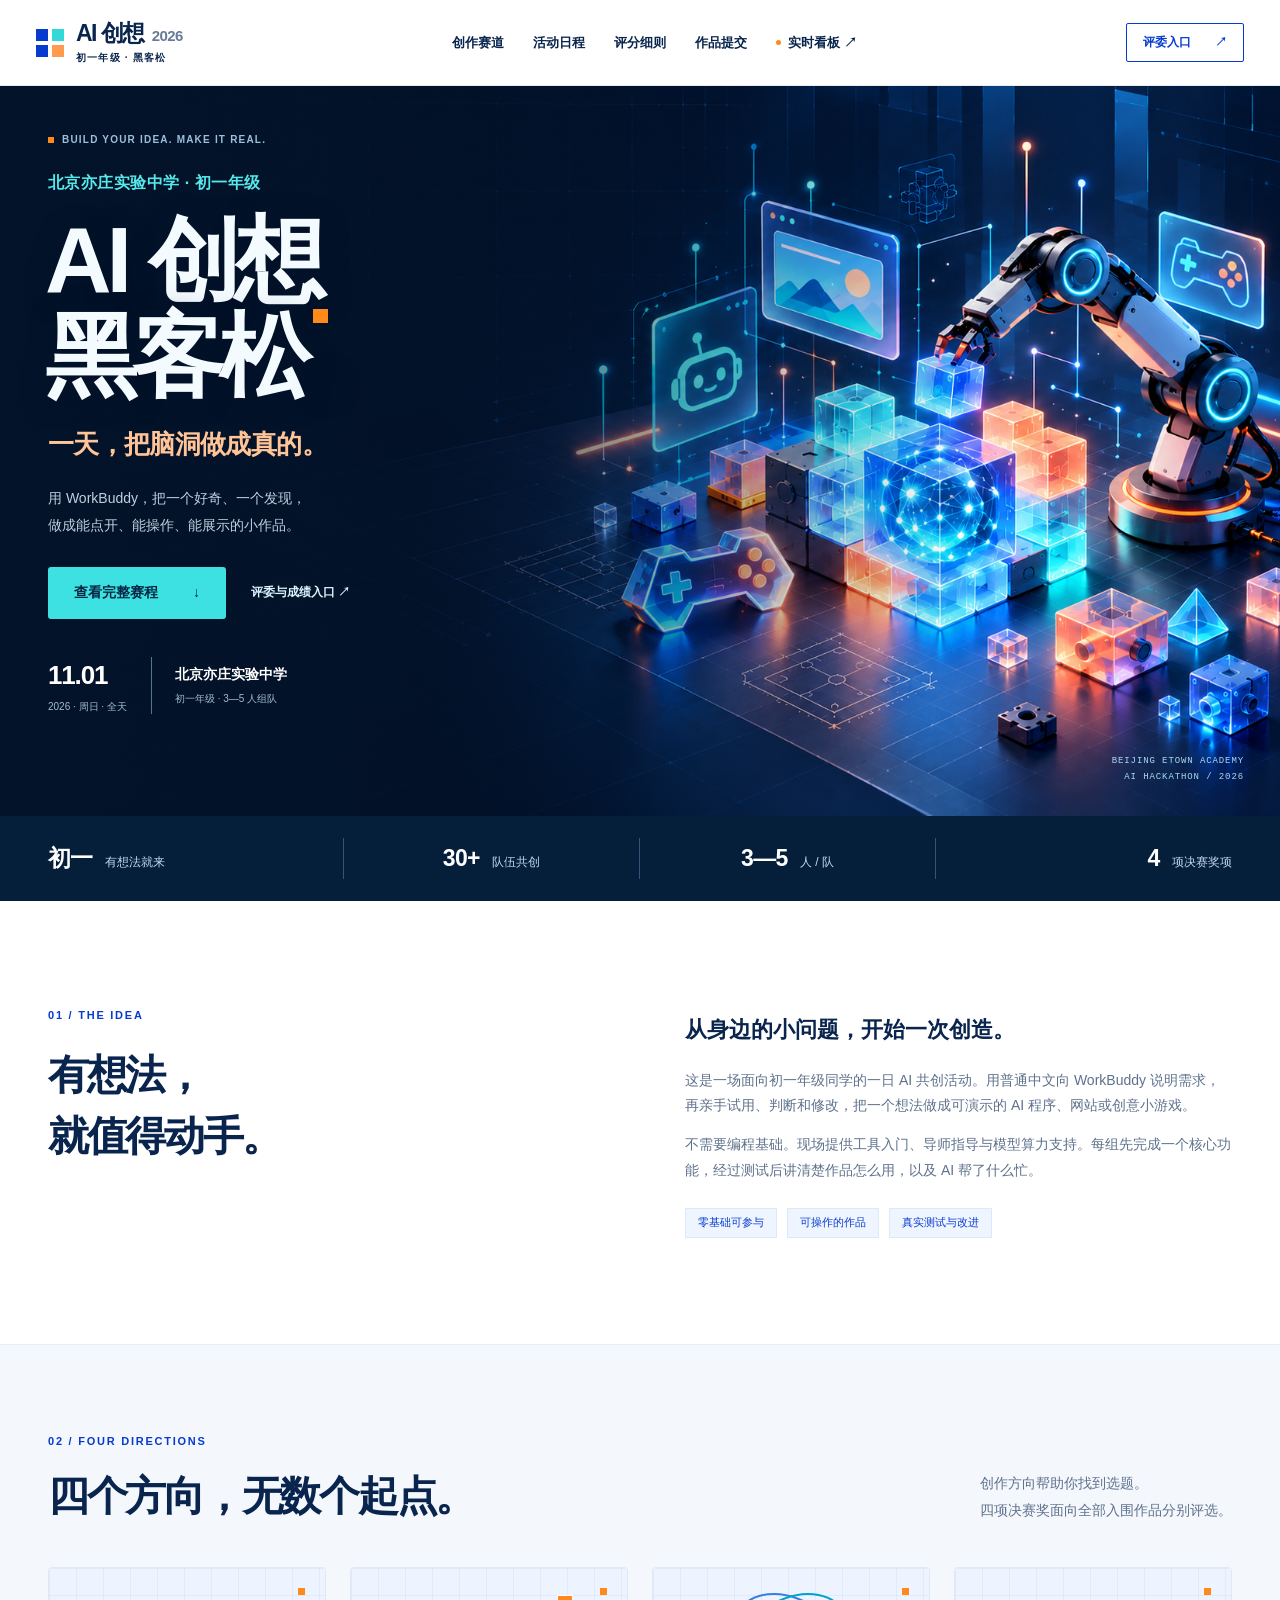
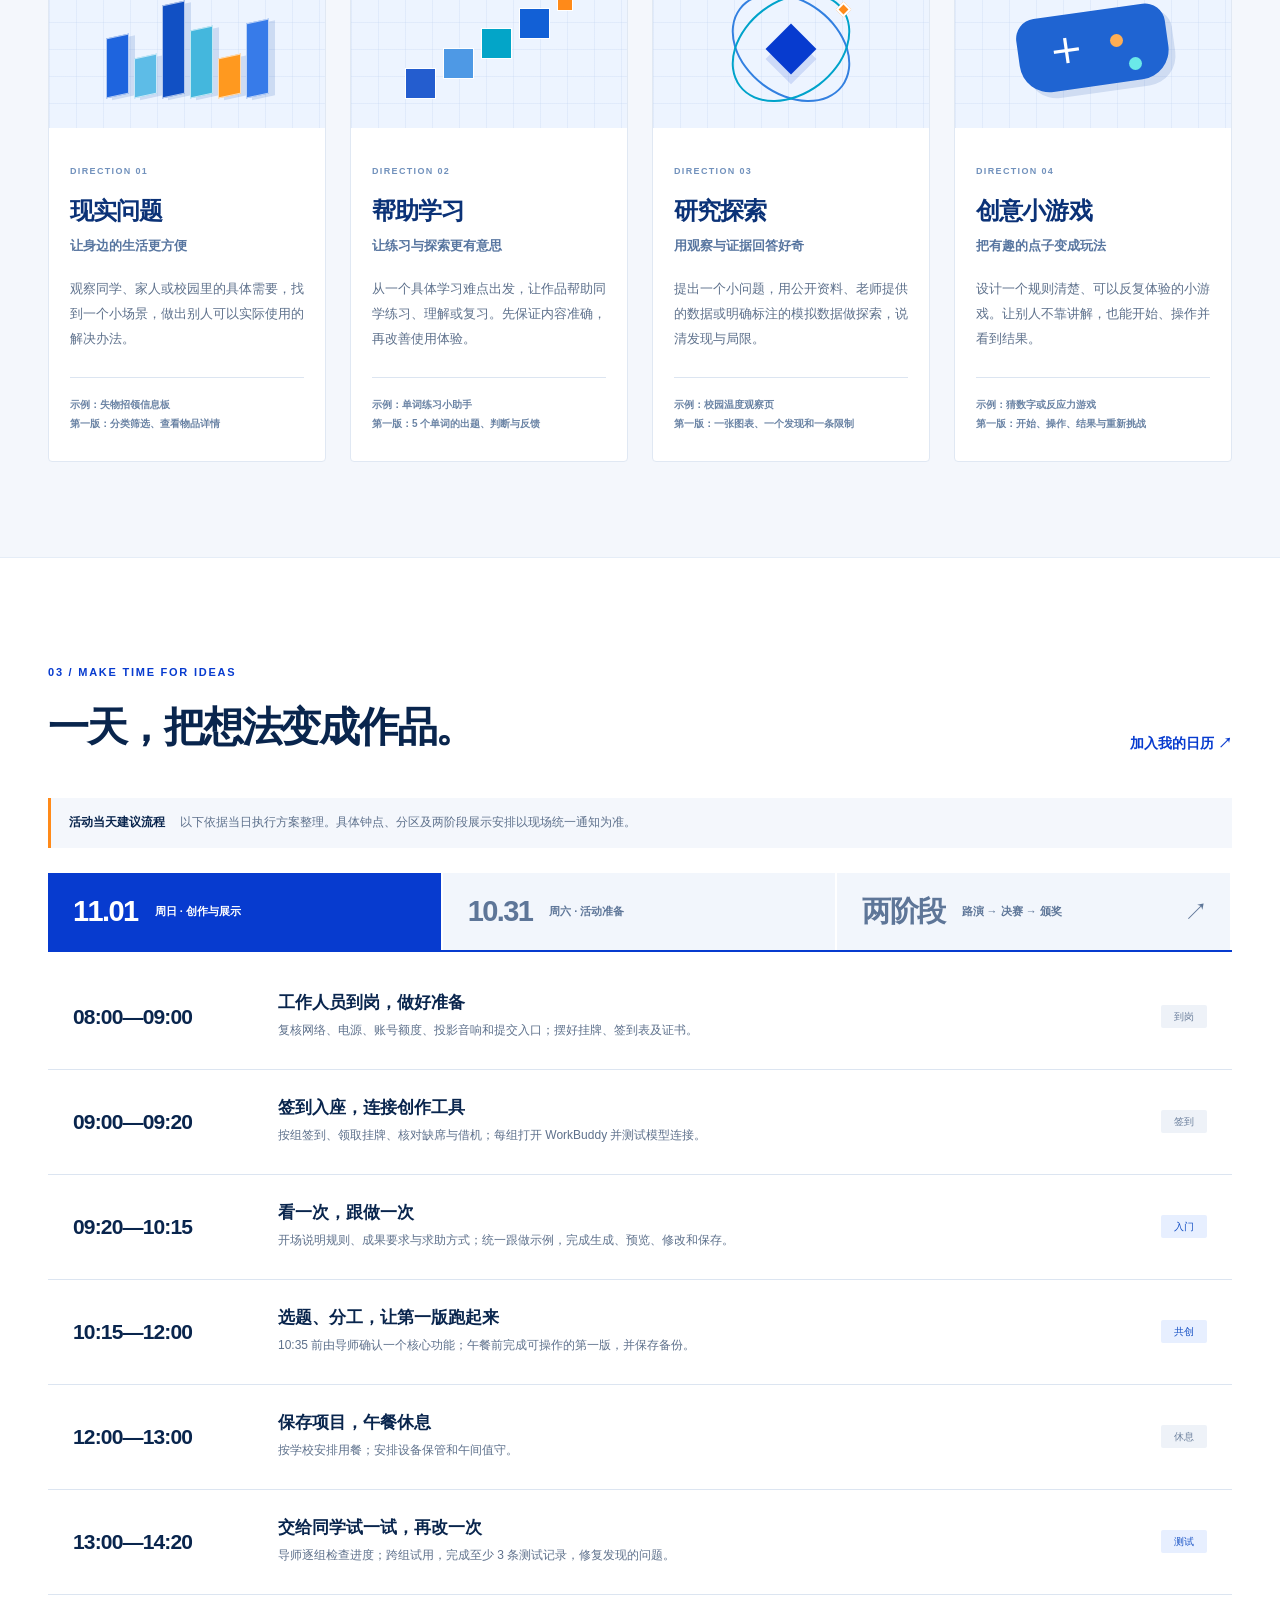
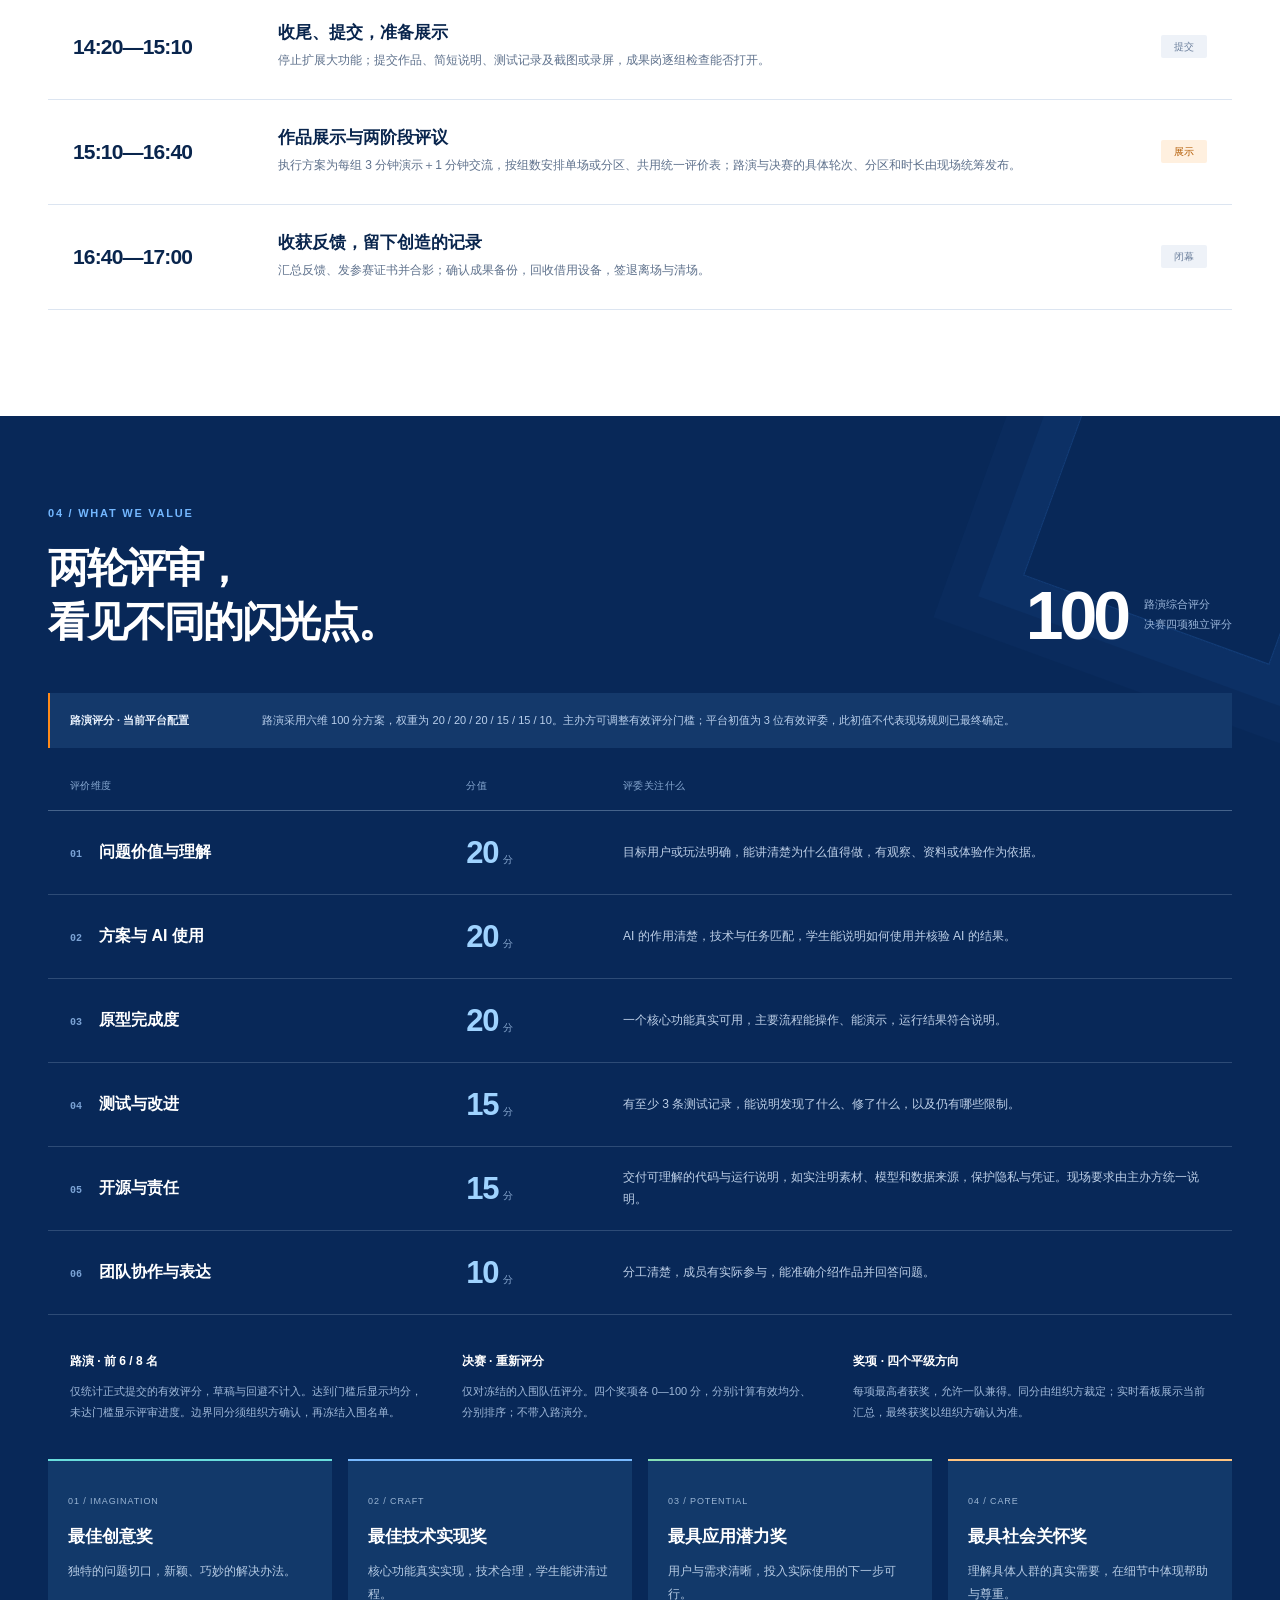
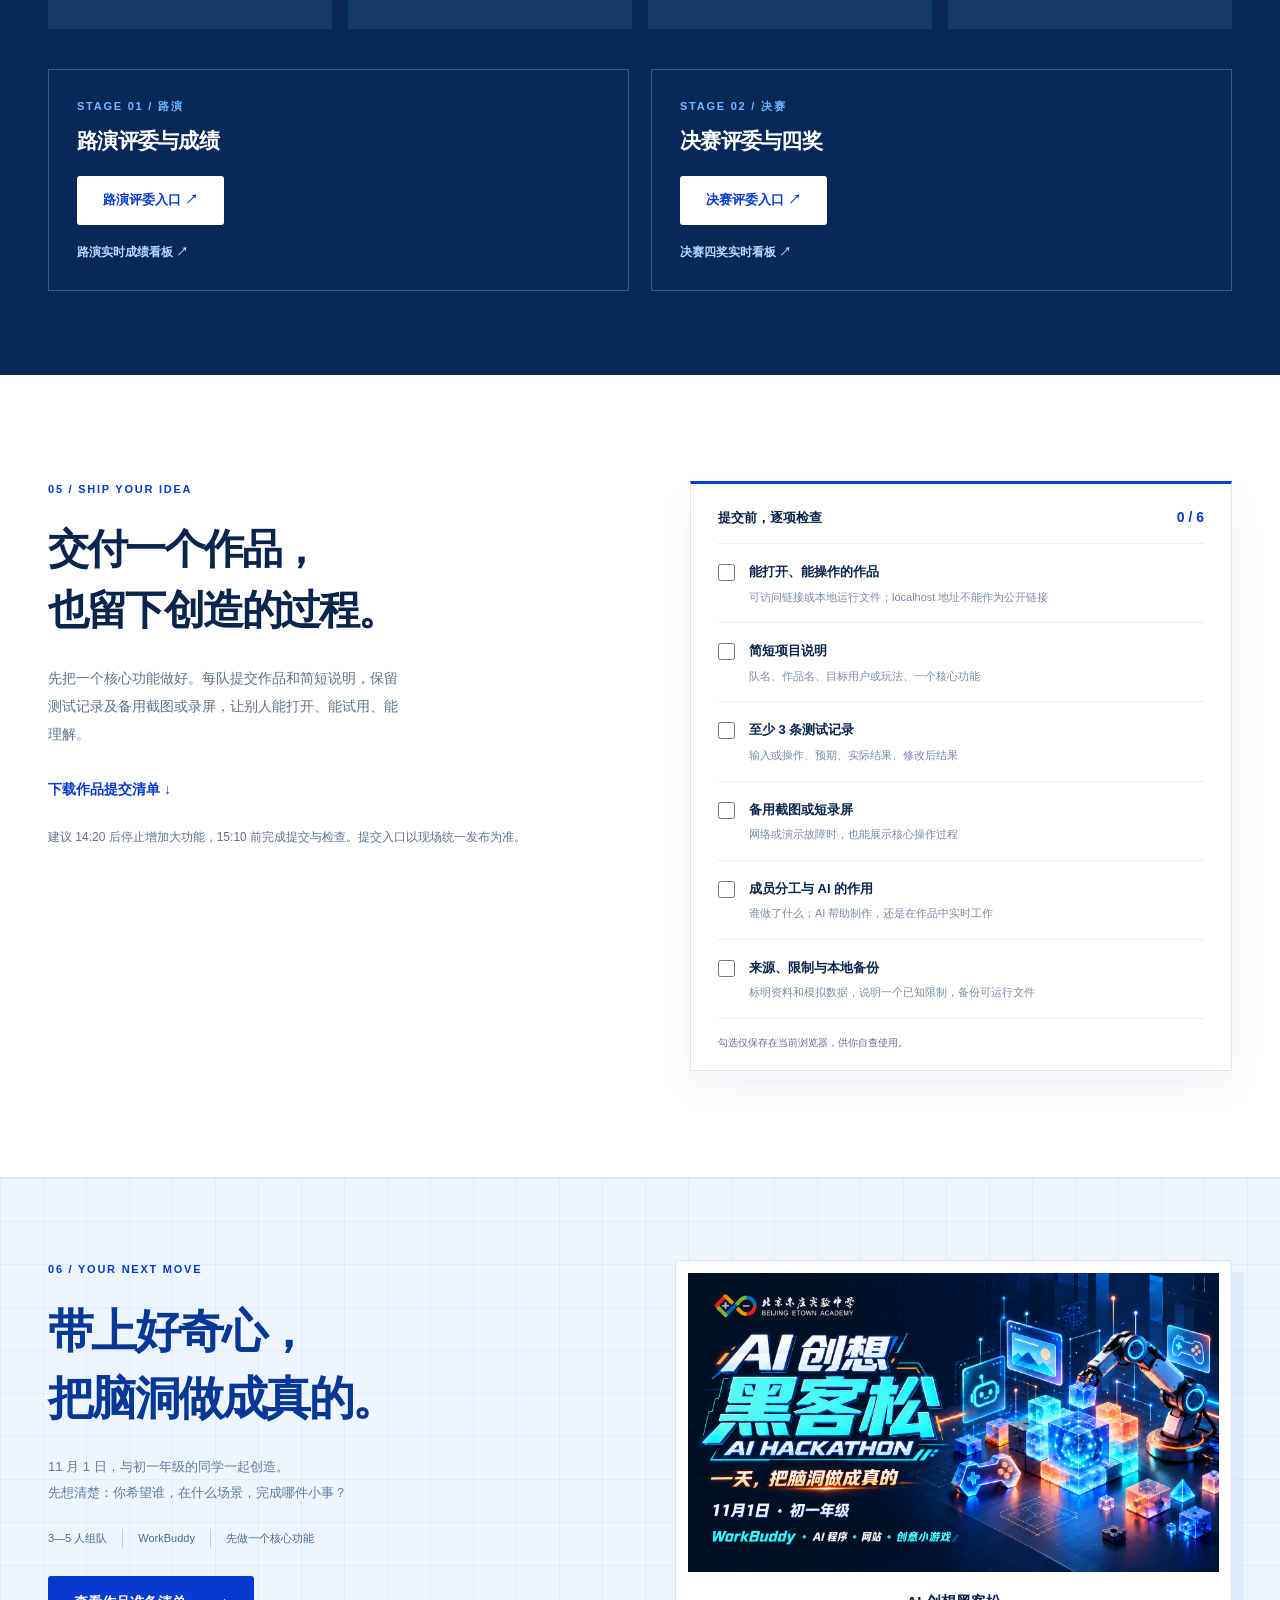
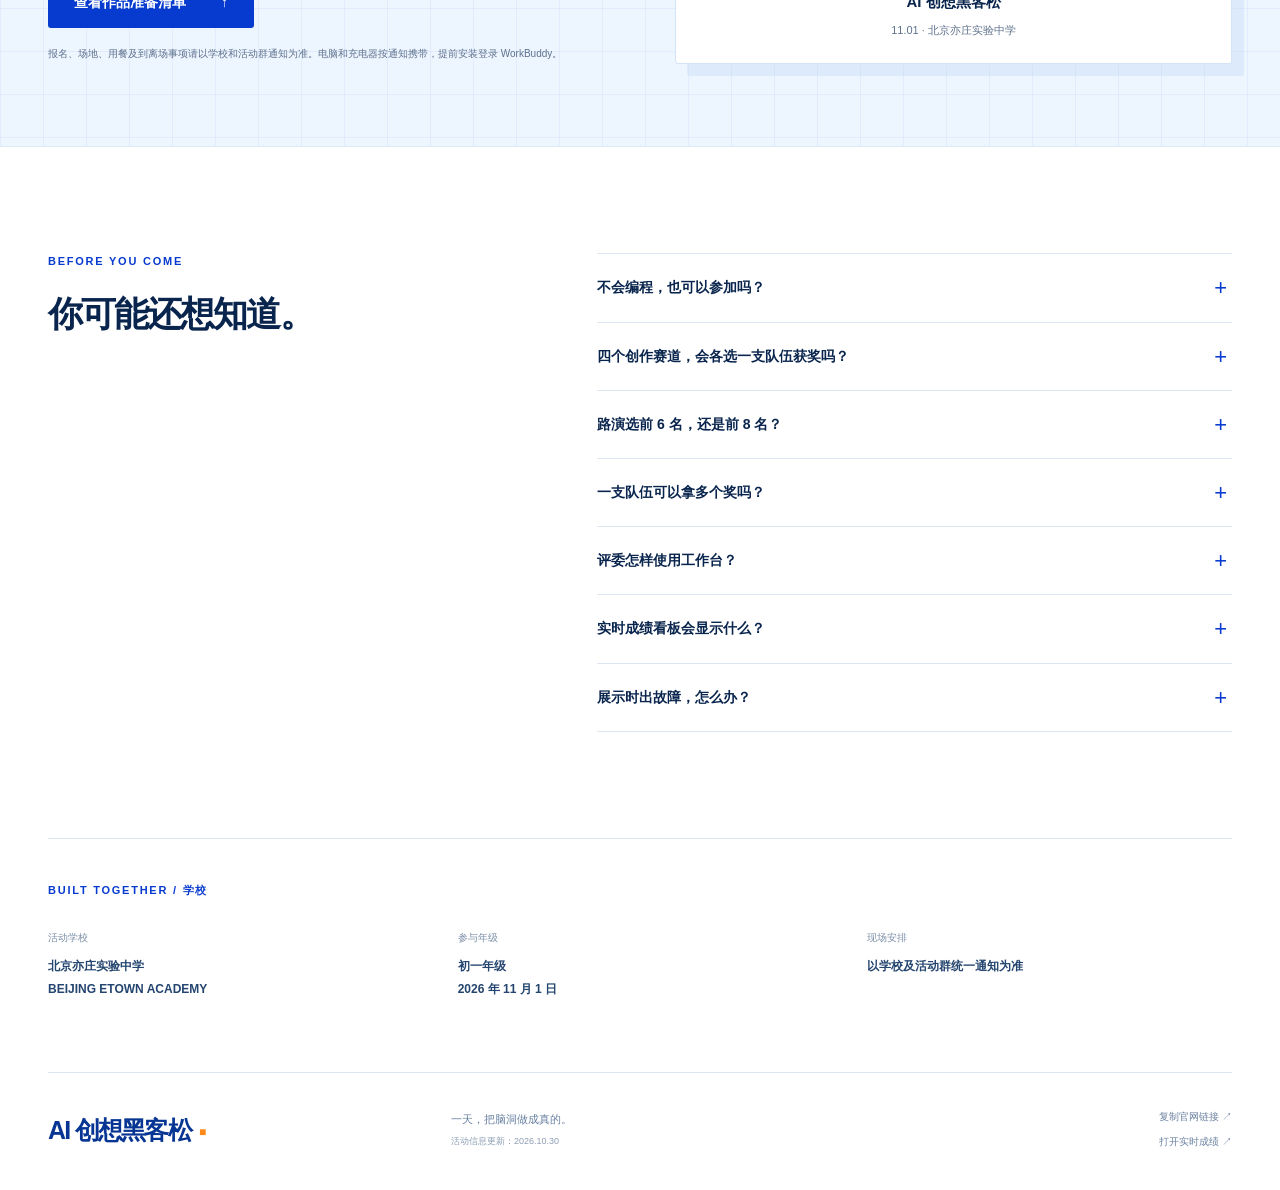
==== index.html @ 6d449add "Adapt GOTC platform for Chuyi AI hackathon with two-stage judging" ====
<!doctype html>
<html lang="zh-CN">
<head>
<meta charset="utf-8"><meta name="viewport" content="width=device-width,initial-scale=1"><meta name="theme-color" content="#061b36">
<title>AI 创想黑客松 · 北京亦庄实验中学初一年级</title>
<meta name="description" content="2026年11月1日，北京亦庄实验中学初一年级 AI 创想黑客松。用 WorkBuddy 把脑洞做成真的。查看完整赛程、创作赛道、两阶段评审与实时成绩。">
<meta property="og:title" content="AI 创想黑客松 · 一天，把脑洞做成真的"><meta property="og:description" content="11月1日 · 初一年级 · 北京亦庄实验中学。赛程、赛道、两阶段评审与实时成绩。"><meta property="og:type" content="website"><meta property="og:image" content="assets/chuyi-key-visual.png">
<link rel="icon" href="favicon.svg" type="image/svg+xml"><link rel="stylesheet" href="styles.css"><script src="app.js" defer></script>
</head>
<body>
<a class="skip-link" href="#main">跳到主要内容</a>
<header class="site-header">
<a class="brand" href="#" aria-label="AI创想黑客松首页"><span class="brand-mark" aria-hidden="true"><i></i><i></i><i></i><i></i></span><span><strong>AI 创想 <span class="brand-year">2026</span></strong><small>初一年级 · 黑客松</small></span></a>
<button class="menu-toggle" aria-expanded="false" aria-controls="main-nav">菜单 <span>＋</span></button>
<nav id="main-nav" aria-label="主导航"><a href="#tracks">创作赛道</a><a href="#schedule">活动日程</a><a href="#judging">评分细则</a><a href="#submission">作品提交</a><a href="platform.html#board-roadshow" class="nav-live"><span class="status-dot"></span>实时看板 ↗</a></nav>
<a class="header-cta" href="#judge-access">评委入口 <span>↗</span></a>
</header>
<main id="main">
<section class="hero" aria-labelledby="hero-title">
<div class="hero-art" aria-hidden="true"><img src="assets/chuyi-robot-background.png" alt="" fetchpriority="high" width="1672" height="941"></div>
<div class="hero-inner wrap">
<p class="eyebrow"><span class="tiny-square"></span> BUILD YOUR IDEA. MAKE IT REAL.</p><p class="hero-kicker">北京亦庄实验中学 · 初一年级</p>
<h1 id="hero-title">AI 创想<br>黑客松<span class="title-square">.</span></h1>
<p class="hero-motto">一天，把脑洞做成真的。</p><p class="hero-description">用 WorkBuddy，把一个好奇、一个发现，<br>做成能点开、能操作、能展示的小作品。</p>
<div class="hero-actions"><a class="button primary" href="#schedule">查看完整赛程 <span>↓</span></a><a class="text-link" href="#judge-access">评委与成绩入口 ↗</a></div>
<div class="hero-location"><span class="date-block"><b>11.01</b><small>2026 · 周日 · 全天</small></span><span class="location-block"><b>北京亦庄实验中学</b><small>初一年级 · 3—5 人组队</small></span></div>
</div><span class="hero-coordinate" aria-hidden="true">BEIJING ETOWN ACADEMY<br>AI HACKATHON / 2026</span>
</section>
<div class="event-strip"><div class="wrap"><span><b>初一</b> 有想法就来</span><span><b>30+</b> 队伍共创</span><span><b>3—5</b> 人 / 队</span><span><b>4</b> 项决赛奖项</span></div></div>
<section class="section wrap about" id="about"><div class="section-intro"><p class="eyebrow">01 / THE IDEA</p><h2>有想法，<br>就值得动手。</h2></div><div class="about-copy"><p class="lead">从身边的小问题，开始一次创造。</p><p>这是一场面向初一年级同学的一日 AI 共创活动。用普通中文向 WorkBuddy 说明需求，再亲手试用、判断和修改，把一个想法做成可演示的 AI 程序、网站或创意小游戏。</p><p>不需要编程基础。现场提供工具入门、导师指导与模型算力支持。每组先完成一个核心功能，经过测试后讲清楚作品怎么用，以及 AI 帮了什么忙。</p><div class="inline-tags"><span>零基础可参与</span><span>可操作的作品</span><span>真实测试与改进</span></div></div></section>
<section class="tracks-section" id="tracks"><div class="wrap"><div class="section-heading"><div><p class="eyebrow">02 / FOUR DIRECTIONS</p><h2>四个方向，无数个起点。</h2></div><p>创作方向帮助你找到选题。<br>四项决赛奖面向全部入围作品分别评选。</p></div>
<div class="track-grid">
<article class="track"><div class="track-visual city" aria-hidden="true"><i></i><i></i><i></i><i></i><i></i><i></i></div><span class="track-number">DIRECTION 01</span><h3>现实问题</h3><p class="track-subtitle">让身边的生活更方便</p><p>观察同学、家人或校园里的具体需要，找到一个小场景，做出别人可以实际使用的解决办法。</p><div class="track-topics">示例：失物招领信息板<br>第一版：分类筛选、查看物品详情</div></article>
<article class="track"><div class="track-visual learning" aria-hidden="true"><i></i><i></i><i></i><i></i><i></i></div><span class="track-number">DIRECTION 02</span><h3>帮助学习</h3><p class="track-subtitle">让练习与探索更有意思</p><p>从一个具体学习难点出发，让作品帮助同学练习、理解或复习。先保证内容准确，再改善使用体验。</p><div class="track-topics">示例：单词练习小助手<br>第一版：5 个单词的出题、判断与反馈</div></article>
<article class="track"><div class="track-visual science" aria-hidden="true"><span class="orbit"></span><span class="orbit two"></span><span class="nucleus"></span><i class="track-pixel"></i></div><span class="track-number">DIRECTION 03</span><h3>研究探索</h3><p class="track-subtitle">用观察与证据回答好奇</p><p>提出一个小问题，用公开资料、老师提供的数据或明确标注的模拟数据做探索，说清发现与局限。</p><div class="track-topics">示例：校园温度观察页<br>第一版：一张图表、一个发现和一条限制</div></article>
<article class="track"><div class="track-visual game" aria-hidden="true"><span>＋</span><i></i><i></i></div><span class="track-number">DIRECTION 04</span><h3>创意小游戏</h3><p class="track-subtitle">把有趣的点子变成玩法</p><p>设计一个规则清楚、可以反复体验的小游戏。让别人不靠讲解，也能开始、操作并看到结果。</p><div class="track-topics">示例：猜数字或反应力游戏<br>第一版：开始、操作、结果与重新挑战</div></article>
</div></div></section>
<section class="section wrap" id="schedule"><div class="section-heading"><div><p class="eyebrow">03 / MAKE TIME FOR IDEAS</p><h2>一天，把想法变成作品。</h2></div><a class="text-link" href="downloads/chuyi-hackathon.ics" download>加入我的日历 ↗</a></div>
<p class="schedule-version"><strong>活动当天建议流程</strong> 以下依据当日执行方案整理。具体钟点、分区及两阶段展示安排以现场统一通知为准。</p>
<div class="schedule-tabs" aria-label="选择赛程阶段"><button id="tab-day1" data-day="day1" class="active"><strong>11.01</strong><span>周日 · 创作与展示</span></button><button id="tab-prepare" data-day="prepare"><strong>10.31</strong><span>周六 · 活动准备</span></button><button id="tab-review" data-day="review"><strong>两阶段</strong><span>路演 → 决赛 → 颁奖</span><span class="tab-arrow">↗</span></button></div>
<div class="schedule-panel" id="day1" aria-labelledby="tab-day1"><h3 class="sr-only">11月1日活动当天建议流程</h3>
<div class="schedule-row"><time>08:00—09:00</time><div><h4>工作人员到岗，做好准备</h4><p>复核网络、电源、账号额度、投影音响和提交入口；摆好挂牌、签到表及证书。</p></div><span class="event-tag">到岗</span></div>
<div class="schedule-row"><time>09:00—09:20</time><div><h4>签到入座，连接创作工具</h4><p>按组签到、领取挂牌、核对缺席与借机；每组打开 WorkBuddy 并测试模型连接。</p></div><span class="event-tag">签到</span></div>
<div class="schedule-row"><time>09:20—10:15</time><div><h4>看一次，跟做一次</h4><p>开场说明规则、成果要求与求助方式；统一跟做示例，完成生成、预览、修改和保存。</p></div><span class="event-tag blue">入门</span></div>
<div class="schedule-row"><time>10:15—12:00</time><div><h4>选题、分工，让第一版跑起来</h4><p>10:35 前由导师确认一个核心功能；午餐前完成可操作的第一版，并保存备份。</p></div><span class="event-tag blue">共创</span></div>
<div class="schedule-row"><time>12:00—13:00</time><div><h4>保存项目，午餐休息</h4><p>按学校安排用餐；安排设备保管和午间值守。</p></div><span class="event-tag">休息</span></div>
<div class="schedule-row"><time>13:00—14:20</time><div><h4>交给同学试一试，再改一次</h4><p>导师逐组检查进度；跨组试用，完成至少 3 条测试记录，修复发现的问题。</p></div><span class="event-tag blue">测试</span></div>
<div class="schedule-row"><time>14:20—15:10</time><div><h4>收尾、提交，准备展示</h4><p>停止扩展大功能；提交作品、简短说明、测试记录及截图或录屏，成果岗逐组检查能否打开。</p></div><span class="event-tag">提交</span></div>
<div class="schedule-row"><time>15:10—16:40</time><div><h4>作品展示与两阶段评议</h4><p>执行方案为每组 3 分钟演示＋1 分钟交流，按组数安排单场或分区、共用统一评价表；路演与决赛的具体轮次、分区和时长由现场统筹发布。</p></div><span class="event-tag orange">展示</span></div>
<div class="schedule-row"><time>16:40—17:00</time><div><h4>收获反馈，留下创造的记录</h4><p>汇总反馈、发参赛证书并合影；确认成果备份，回收借用设备，签退离场与清场。</p></div><span class="event-tag">闭幕</span></div>
</div>
<div class="schedule-panel" id="prepare" aria-labelledby="tab-prepare"><h3 class="sr-only">10月31日活动准备</h3><div class="schedule-row"><time>09:00</time><div><h4>线上说明 · 15—20 分钟</h4><p>说明到场、组队和电脑携带要求；提前安装登录 WorkBuddy；了解当天流程、提交要求及求助方式。</p></div><span class="event-tag">准备</span></div><div class="schedule-row"><time>下午</time><div><h4>广告公司布场 · 技术全流程检查</h4><p>安装主视觉、道旗、易拉宝与导视，摆放工位和桌牌；技术组跑通登录、创作、提交与投屏。</p></div><span class="event-tag blue">联调</span></div><p class="schedule-note">场地、设备和物料按最终报名名单配置；各岗位与联系方式由统筹教师统一确认。</p></div>
<div class="schedule-panel" id="review" aria-labelledby="tab-review"><h3 class="sr-only">路演与决赛流程</h3><div class="review-callout"><span class="eyebrow">TWO STAGES / ONE DAY</span><h3>先选入围，再让不同优势被看见。</h3><p>创作赛道用于组织选题；路演面向全部参赛队综合评分，决赛面向冻结后的入围队伍，独立评选四个方向的奖项。</p></div><div class="schedule-row"><time>第一阶段</time><div><h4>路演 · 综合评分选拔</h4><p>按 100 分制评审并汇总有效均分；选前 6 名或前 8 名进入决赛，由组织方在后台选择，默认 6 名。</p></div><span class="event-tag blue">入围</span></div><div class="schedule-row"><time>名单确认</time><div><h4>核对同分，冻结入围队伍</h4><p>边界同分由组织方确认。正式冻结后，入围名单不随后续路演评分自动变化。</p></div><span class="event-tag">确认</span></div><div class="schedule-row"><time>第二阶段</time><div><h4>决赛 · 四奖分别评选</h4><p>四项分别以 0—100 分打分、独立计算有效均分，各项最高者获奖；路演分不带入，允许一队兼得。同分由组织方裁定。</p></div><span class="event-tag orange">颁奖</span></div><p class="schedule-note">两阶段展示均纳入当日展示评议安排；具体开始时间和轮次以现场通知为准。</p></div>
</section>
<section class="judging-section" id="judging"><div class="wrap"><div class="section-heading"><div><p class="eyebrow">04 / WHAT WE VALUE</p><h2>两轮评审，<br>看见不同的闪光点。</h2></div><div class="score-total"><strong>100</strong><span>路演综合评分<br>决赛四项独立评分</span></div></div>
<p class="rules-notice"><strong>路演评分 · 当前平台配置</strong>路演采用六维 100 分方案，权重为 20 / 20 / 20 / 15 / 15 / 10。主办方可调整有效评分门槛；平台初值为 3 位有效评委，此初值不代表现场规则已最终确定。</p>
<div class="score-table" role="table" aria-label="路演六维评分方案"><div class="score-table-head" role="row"><span role="columnheader">评价维度</span><span role="columnheader">分值</span><span role="columnheader">评委关注什么</span></div>
<div class="score-row" role="row"><h3 role="cell"><span>01</span>问题价值与理解</h3><strong role="cell">20<small>分</small></strong><p role="cell">目标用户或玩法明确，能讲清楚为什么值得做，有观察、资料或体验作为依据。</p></div>
<div class="score-row" role="row"><h3 role="cell"><span>02</span>方案与 AI 使用</h3><strong role="cell">20<small>分</small></strong><p role="cell">AI 的作用清楚，技术与任务匹配，学生能说明如何使用并核验 AI 的结果。</p></div>
<div class="score-row" role="row"><h3 role="cell"><span>03</span>原型完成度</h3><strong role="cell">20<small>分</small></strong><p role="cell">一个核心功能真实可用，主要流程能操作、能演示，运行结果符合说明。</p></div>
<div class="score-row" role="row"><h3 role="cell"><span>04</span>测试与改进</h3><strong role="cell">15<small>分</small></strong><p role="cell">有至少 3 条测试记录，能说明发现了什么、修了什么，以及仍有哪些限制。</p></div>
<div class="score-row" role="row"><h3 role="cell"><span>05</span>开源与责任</h3><strong role="cell">15<small>分</small></strong><p role="cell">交付可理解的代码与运行说明，如实注明素材、模型和数据来源，保护隐私与凭证。现场要求由主办方统一说明。</p></div>
<div class="score-row" role="row"><h3 role="cell"><span>06</span>团队协作与表达</h3><strong role="cell">10<small>分</small></strong><p role="cell">分工清楚，成员有实际参与，能准确介绍作品并回答问题。</p></div>
</div>
<div class="judging-notes"><p><strong>路演 · 前 6 / 8 名</strong>仅统计正式提交的有效评分，草稿与回避不计入。达到门槛后显示均分，未达门槛显示评审进度。边界同分须组织方确认，再冻结入围名单。</p><p><strong>决赛 · 重新评分</strong>仅对冻结的入围队伍评分。四个奖项各 0—100 分，分别计算有效均分、分别排序；不带入路演分。</p><p><strong>奖项 · 四个平级方向</strong>每项最高者获奖，允许一队兼得。同分由组织方裁定；实时看板展示当前汇总，最终获奖以组织方确认为准。</p></div>
<div class="award-grid"><article><span>01 / IMAGINATION</span><h3>最佳创意奖</h3><p>独特的问题切口，新颖、巧妙的解决办法。</p></article><article><span>02 / CRAFT</span><h3>最佳技术实现奖</h3><p>核心功能真实实现，技术合理，学生能讲清过程。</p></article><article><span>03 / POTENTIAL</span><h3>最具应用潜力奖</h3><p>用户与需求清晰，投入实际使用的下一步可行。</p></article><article><span>04 / CARE</span><h3>最具社会关怀奖</h3><p>理解具体人群的真实需要，在细节中体现帮助与尊重。</p></article></div>
<div id="judge-access" class="access-grid" aria-label="评委与实时成绩入口"><div><p class="eyebrow">STAGE 01 / 路演</p><h3>路演评委与成绩</h3><a class="button primary" href="platform.html#judge-roadshow">路演评委入口 ↗</a><a class="text-link" href="platform.html#board-roadshow">路演实时成绩看板 ↗</a></div><div><p class="eyebrow">STAGE 02 / 决赛</p><h3>决赛评委与四奖</h3><a class="button primary" href="platform.html#judge-final">决赛评委入口 ↗</a><a class="text-link" href="platform.html#board-final">决赛四奖实时看板 ↗</a></div></div>
</div></section>
<section class="section wrap submission-section" id="submission"><div class="submission-copy"><p class="eyebrow">05 / SHIP YOUR IDEA</p><h2>交付一个作品，<br>也留下创造的过程。</h2><p>先把一个核心功能做好。每队提交作品和简短说明，保留测试记录及备用截图或录屏，让别人能打开、能试用、能理解。</p><a class="text-link" href="downloads/submission-checklist.txt" download>下载作品提交清单 ↓</a><p class="small-note">建议 14:20 后停止增加大功能，15:10 前完成提交与检查。提交入口以现场统一发布为准。</p></div><div class="checklist" aria-label="作品提交自查清单"><p class="checklist-heading">提交前，逐项检查 <span id="check-count">0 / 6</span></p><label><input type="checkbox" data-check="prototype"><span><strong>能打开、能操作的作品</strong><small>可访问链接或本地运行文件；localhost 地址不能作为公开链接</small></span></label><label><input type="checkbox" data-check="summary"><span><strong>简短项目说明</strong><small>队名、作品名、目标用户或玩法、一个核心功能</small></span></label><label><input type="checkbox" data-check="tests"><span><strong>至少 3 条测试记录</strong><small>输入或操作、预期、实际结果、修改后结果</small></span></label><label><input type="checkbox" data-check="backup"><span><strong>备用截图或短录屏</strong><small>网络或演示故障时，也能展示核心操作过程</small></span></label><label><input type="checkbox" data-check="team"><span><strong>成员分工与 AI 的作用</strong><small>谁做了什么；AI 帮助制作，还是在作品中实时工作</small></span></label><label><input type="checkbox" data-check="sources"><span><strong>来源、限制与本地备份</strong><small>标明资料和模拟数据，说明一个已知限制，备份可运行文件</small></span></label><p class="small-note">勾选仅保存在当前浏览器，供你自查使用。</p></div></section>
<section class="join-section" id="join"><div class="wrap join-grid"><div><p class="eyebrow">06 / YOUR NEXT MOVE</p><h2>带上好奇心，<br>把脑洞做成真的。</h2><p>11 月 1 日，与初一年级的同学一起创造。<br>先想清楚：你希望谁，在什么场景，完成哪件小事？</p><div class="join-facts"><span>3—5 人组队</span><span>WorkBuddy</span><span>先做一个核心功能</span></div><a class="button primary" href="#submission">查看作品准备清单 <span>↑</span></a><p class="small-note">报名、场地、用餐及到离场事项请以学校和活动群通知为准。电脑和充电器按通知携带，提前安装登录 WorkBuddy。</p></div><div class="key-visual-card"><img src="assets/chuyi-key-visual.png" width="1672" height="941" alt="AI创想黑客松主视觉：机械臂与青蓝发光积木，一天，把脑洞做成真的；11月1日，初一年级" loading="lazy"><strong>AI 创想黑客松</strong><span>11.01 · 北京亦庄实验中学</span></div></div></section>
<section class="section wrap faq-section"><div><p class="eyebrow">BEFORE YOU COME</p><h2>你可能还想知道。</h2></div><div class="faq-list"><details><summary>不会编程，也可以参加吗？</summary><p>可以。活动欢迎零编程基础的初一年级同学。你可以用普通中文向 WorkBuddy 说明需求，参与选题、设计、试用与修改；成员都要理解自己的作品。</p></details><details><summary>四个创作赛道，会各选一支队伍获奖吗？</summary><p>创作方向和决赛奖项分别设置。现实问题、帮助学习、研究探索、创意小游戏用于选题；决赛四奖面向全部冻结的入围队伍分别打分、分别排序，各项最高者获奖。</p></details><details><summary>路演选前 6 名，还是前 8 名？</summary><p>组织方可在后台选择 6 或 8 个名额，当前默认 6 个。有效评分门槛也由主办方设置；边界同分须组织方确认，并冻结入围名单后进入决赛。</p></details><details><summary>一支队伍可以拿多个奖吗？</summary><p>可以。决赛的最佳创意、最佳技术实现、最具应用潜力、最具社会关怀四项独立评选，路演分不带入，同一队可在不同奖项中获奖。同分由组织方裁定。</p></details><details><summary>评委怎样使用工作台？</summary><p>使用主办方发放的评委登录码，进入对应的路演或决赛入口。评分可保存草稿，确认后正式提交；只有正式提交的有效评分参与统计。请按分配的阶段和队伍评分，利益相关时使用回避。</p></details><details><summary>实时成绩看板会显示什么？</summary><p>路演看板显示评分进度及达到门槛后的综合均分；决赛看板显示四个奖项的独立均分与排序。看板不公开评委身份、单份评分及评语，最终入围和获奖结果以组织方确认为准。</p></details><details><summary>展示时出故障，怎么办？</summary><p>提前测试链接并保留本地备份。遇到临时故障，可以使用截图或短录屏展示真实完成的功能；如实说明演示数据、未完成部分及作品局限，并向技术组求助。</p></details></div></section>
<section class="organizers wrap"><p class="eyebrow">BUILT TOGETHER / 学校</p><dl><div><dt>活动学校</dt><dd>北京亦庄实验中学<br>BEIJING ETOWN ACADEMY</dd></div><div><dt>参与年级</dt><dd>初一年级<br>2026 年 11 月 1 日</dd></div><div><dt>现场安排</dt><dd>以学校及活动群统一通知为准</dd></div></dl></section>
</main>
<footer class="site-footer wrap"><a class="footer-title" href="#">AI 创想黑客松<span>■</span></a><p>一天，把脑洞做成真的。<br><small>活动信息更新：2026.10.30</small></p><div><button class="text-link" id="share-button">复制官网链接 ↗</button><a href="platform.html#board-roadshow">打开实时成绩 ↗</a></div></footer><div class="toast" id="toast" role="status" aria-live="polite"></div>
</body></html>
---- styles.css ----
:root{--ink:#09254d;--muted:#5e718c;--blue:#073bcf;--cyan:#00adc6;--orange:#ff8a19;--line:#dce5f1;--pale:#f0f6fe;--font:"PingFang SC","Microsoft YaHei","Noto Sans CJK SC",sans-serif}
*{box-sizing:border-box}html{scroll-behavior:smooth;scroll-padding-top:110px}body{margin:0;background:#fff;color:var(--ink);font-family:var(--font);font-size:16px;line-height:1.8;-webkit-font-smoothing:antialiased}button,input{font:inherit}button{color:inherit;cursor:pointer}a{color:inherit;text-decoration:none}button:focus-visible,a:focus-visible,input:focus-visible,summary:focus-visible{outline:3px solid var(--orange);outline-offset:5px}img{max-width:100%;display:block}h1,h2,h3,h4,p{margin:0}h1,h2,h3,h4{line-height:1.3}h2{font-size:clamp(30px,3.2vw,44px);letter-spacing:-.055em;font-weight:800}h3{font-size:23px;letter-spacing:-.035em}p{overflow-wrap:break-word}[hidden]{display:none!important}.wrap{width:min(1240px,calc(100% - 96px));margin-inline:auto}.section{padding-block:106px}.eyebrow{font-size:11px;font-weight:800;letter-spacing:.16em;line-height:1.5;color:var(--blue)}.section-intro .eyebrow,.section-heading .eyebrow,.submission-copy .eyebrow,.join-section .eyebrow,.faq-section .eyebrow{margin-bottom:21px}.section-heading{display:flex;align-items:flex-end;justify-content:space-between;gap:34px;margin-bottom:44px}.section-heading>p{font-size:14px;line-height:1.9;color:var(--muted)}.text-link{display:inline-flex;align-items:center;gap:10px;border:0;padding:0;background:transparent;font-size:14px;font-weight:700;color:var(--blue);line-height:1.6}.text-link:hover{text-decoration:underline;text-underline-offset:5px}.button{display:inline-flex;align-items:center;justify-content:center;gap:35px;min-height:52px;padding:13px 25px;border:1px solid transparent;border-radius:3px;font-size:14px;font-weight:700;line-height:1.6;transition:background .18s ease,transform .18s ease}.button.primary{background:var(--blue);color:#fff}.button.primary:hover{background:#0028a1;transform:translateY(-2px)}.small-note{font-size:12px;color:var(--muted);line-height:1.8}.sr-only{position:absolute;width:1px;height:1px;padding:0;margin:-1px;overflow:hidden;clip:rect(0,0,0,0);white-space:nowrap;border:0}.skip-link{position:fixed;top:10px;left:20px;z-index:100;padding:10px 18px;background:var(--blue);color:#fff;transform:translateY(-150%)}.skip-link:focus{transform:translateY(0)}
.site-header{position:sticky;z-index:50;top:0;height:86px;display:flex;align-items:center;justify-content:space-between;gap:28px;padding:0 max(36px,calc((100vw - 1320px)/2));border-bottom:1px solid #09254d17;background:#fffffff2;backdrop-filter:blur(18px)}.brand{display:inline-flex;flex-shrink:0;align-items:center;gap:12px;line-height:1}.brand-mark{display:grid;grid-template-columns:repeat(2,12px);gap:4px}.brand-mark i{width:12px;height:12px;background:var(--blue)}.brand-mark i:nth-child(2){background:var(--cyan)}.brand-mark i:last-child{background:var(--orange)}.brand strong{font-family:"Trebuchet MS",sans-serif;font-size:23px;letter-spacing:-.065em;font-weight:800}.brand-year{margin-left:3px;font-size:15px;letter-spacing:-.04em;color:#687c97}.brand small{display:block;margin-top:8px;font-size:10px;font-weight:700;letter-spacing:.12em}#main-nav{display:flex;align-items:center;gap:29px;font-size:13px;font-weight:600}#main-nav a{padding-block:12px;white-space:nowrap}#main-nav a:hover{color:var(--blue)}.nav-live{display:flex;gap:7px;align-items:center}.status-dot{width:5px;height:5px;display:inline-block;border-radius:50%;background:var(--orange)}.header-cta{display:flex;justify-content:space-between;align-items:center;gap:24px;min-height:39px;padding:8px 16px;border:1px solid var(--blue);border-radius:2px;color:var(--blue);font-size:12px;font-weight:700;white-space:nowrap}.header-cta:hover{color:#fff;background:var(--blue)}.menu-toggle{display:none}
.hero{position:relative;isolation:isolate;overflow:hidden;min-height:652px;background:#eff6ff}.hero-art{position:absolute;inset:0;z-index:-2;overflow:hidden}.hero-art img{width:100%;height:100%;object-fit:cover;object-position:center 56%}.hero:after{content:"";position:absolute;inset:0;z-index:-1;background:linear-gradient(90deg,#f7fbfff7 0%,#f7fbfff0 27%,#f7fbff8f 47%,#f7fbff00 69%)}.hero-inner{padding-top:57px;padding-bottom:43px}.hero .eyebrow{display:flex;align-items:center;gap:8px;font-size:10px;color:#486a99;letter-spacing:.12em}.tiny-square{width:6px;height:6px;display:inline-block;background:var(--orange)}.hero-kicker{margin-top:26px;color:var(--blue);font-size:16px;font-weight:700;letter-spacing:.03em}.hero h1{font-size:clamp(72px,7.8vw,112px);font-weight:900;letter-spacing:-.085em;line-height:1.12;margin:12px 0 16px -5px;color:#073593}.title-square{display:inline-block;width:.16em;height:.16em;margin-left:.08em;margin-bottom:.14em;background:var(--orange);font-size:inherit;color:transparent;vertical-align:baseline}.hero-motto{font-size:27px;font-weight:700;line-height:1.6;letter-spacing:-.025em}.hero-description{color:#5b718f;font-size:14px;line-height:1.95;margin-top:19px}.hero-actions{display:flex;align-items:center;gap:25px;margin-top:27px}.hero-actions .text-link{font-size:12px;color:#153e73}.hero-location{display:inline-flex;align-items:center;gap:23px;margin-top:38px}.hero-location>span{display:flex;flex-direction:column;line-height:1.4}.hero-location small{margin-top:7px;font-size:10px;color:#647d9b}.date-block{border-right:1px solid #c2d3eb;padding-right:24px}.date-block b{font-family:"Trebuchet MS",sans-serif;font-size:26px;font-weight:800;letter-spacing:-.045em}.location-block b{font-size:14px}.hero-coordinate{position:absolute;right:36px;bottom:31px;text-align:right;font-family:"Courier New",monospace;font-size:9px;line-height:1.7;letter-spacing:.1em;color:#123e7c}.event-strip{background:#082958;color:#c3d7f6}.event-strip .wrap{display:grid;grid-template-columns:repeat(4,1fr);padding-block:22px}.event-strip .wrap>span{font-size:12px;text-align:center;border-right:1px solid #35527b}.event-strip .wrap>span:first-child{text-align:left}.event-strip .wrap>span:last-child{border:0;text-align:right}.event-strip b{display:inline-block;margin-right:9px;color:#fff;font-family:"Trebuchet MS",var(--font);font-size:23px;font-weight:700;letter-spacing:-.03em}
.about{display:grid;grid-template-columns:1fr 1fr;gap:90px;align-items:start}.about h2{line-height:1.5}.about-copy{padding-top:3px;font-size:14px;color:var(--muted)}.about-copy .lead{margin-bottom:18px;color:var(--ink);font-size:22px;font-weight:700}.about-copy>p+p{margin-top:14px}.inline-tags{display:flex;flex-wrap:wrap;gap:10px;margin-top:25px}.inline-tags span{padding:4px 12px;color:var(--blue);background:#eff5ff;border:1px solid #dce8fd;font-size:11px}.tracks-section{background:#f4f7fc;border-block:1px solid #e5edf7;padding-block:88px 95px}.track-grid{display:grid;grid-template-columns:repeat(3,1fr);gap:24px}.track{padding:0 26px 28px;background:#fff;border:1px solid #e0e8f3;border-radius:4px;overflow:hidden}.track-visual{position:relative;height:160px;margin:0 -26px 27px;overflow:hidden;background-color:#edf4ff;background-image:linear-gradient(#c4d7f24f 1px,transparent 1px),linear-gradient(90deg,#c4d7f24f 1px,transparent 1px);background-size:27px 27px}.track-visual:after{content:"";position:absolute;width:7px;height:7px;right:20px;top:20px;background:var(--orange)}.track-number{font-size:9px;color:#7191bc;letter-spacing:.15em;font-weight:700}.track h3{margin-top:11px;color:#0b3277;font-size:24px}.track-subtitle{margin:8px 0 18px;font-size:13px;font-weight:600;color:#5876a0}.track p:not(.track-subtitle){font-size:13px;line-height:1.95;color:var(--muted)}.track-topics{margin-top:25px;padding-top:17px;border-top:1px solid var(--line);font-size:10px;font-weight:600;color:#6b84a5}.orbit{position:absolute;top:32px;left:calc(50% - 65px);height:95px;width:130px;border:2px solid #3380e0;border-radius:50%;transform:rotate(37deg)}.orbit.two{transform:rotate(-37deg);border-color:#00a3ca}.nucleus{position:absolute;top:63px;left:calc(50% - 18px);width:36px;height:36px;background:#073bcf;transform:rotate(45deg);box-shadow:7px 7px 0 #073bcf24}.track-pixel{position:absolute;top:36px;left:calc(50% + 47px);width:11px;height:11px;border:2px solid #fff;background:#ff8a19;transform:rotate(45deg)}.city{display:flex;align-items:flex-end;justify-content:center;gap:5px;padding-bottom:32px}.city i{display:block;width:23px;height:60px;background:#1e64de;border:1px solid #ffffffaa;transform:skewY(-12deg);box-shadow:6px 3px 0 #0748af25}.city i:nth-child(2){height:40px;background:#5dbce7}.city i:nth-child(3){height:93px;background:#1150c4}.city i:nth-child(4){height:68px;background:#44b7dd}.city i:nth-child(5){height:40px;background:#ff991f}.city i:nth-child(6){height:75px;background:#377be9}.learning{display:flex;align-items:center;justify-content:center;gap:7px}.learning i{width:31px;height:31px;background:#245dcf;border:1px solid #fff;transform:translateY(35px)}.learning i:nth-child(2){transform:translateY(15px);background:#4e99e5}.learning i:nth-child(3){transform:translateY(-5px);background:#03a5c8}.learning i:nth-child(4){transform:translateY(-25px);background:#1260d6}.learning i:nth-child(5){transform:translateY(-45px);background:var(--orange);width:16px;height:16px}
.schedule-tabs{display:grid;grid-template-columns:repeat(3,1fr);border-bottom:2px solid var(--blue);margin-top:7px}.schedule-tabs button{position:relative;display:flex;align-items:center;gap:17px;background:#f2f6fc;color:#5e7698;border:0;border-right:2px solid #fff;padding:21px 25px;text-align:left}.schedule-tabs button strong{font-family:"Trebuchet MS",sans-serif;font-size:29px;line-height:1.2;letter-spacing:-.055em}.schedule-tabs button span{font-size:11px;font-weight:600}.schedule-tabs button .tab-arrow{position:absolute;right:22px;font-size:24px;font-weight:400}.schedule-tabs button.active{color:#fff;background:var(--blue)}.schedule-tabs button:hover:not(.active){background:#e3edfc;color:var(--blue)}.schedule-panel{padding-top:13px;min-height:340px}.schedule-row{display:grid;grid-template-columns:180px 1fr 66px;align-items:center;gap:25px;min-height:105px;padding:24px 25px;border-bottom:1px solid var(--line)}.schedule-row time{font-family:"Trebuchet MS",sans-serif;font-size:21px;letter-spacing:-.04em;font-weight:600;white-space:nowrap}.schedule-row h4{font-size:17px;font-weight:700}.schedule-row p{font-size:12px;color:var(--muted);margin-top:6px}.event-tag{text-align:center;justify-self:end;width:46px;padding:3px 6px;background:#eef2f8;color:#6b7f9c;border-radius:2px;font-size:10px;line-height:1.7}.event-tag.blue{background:#e7efff;color:#1550c4}.event-tag.orange{background:#fff0df;color:#b25a00}.schedule-note{font-size:11px;line-height:1.8;color:#73859c;margin:21px 25px 0}.gotc-callout{position:relative;background:#edf4fe;padding:32px;margin-top:16px;border-left:3px solid var(--orange)}.gotc-callout h3{margin:12px 0 10px;font-size:25px}.gotc-callout p{color:#5a759b;font-size:13px;max-width:800px}
.judging-section{background:#082858;color:#fff;padding-block:89px 84px;position:relative;overflow:hidden}.judging-section:before{content:"";position:absolute;top:-50px;right:-42px;width:260px;height:260px;border:1px solid #2967b652;transform:rotate(20deg);box-shadow:0 0 0 35px #2967b616,0 0 0 70px #2967b60c;pointer-events:none}.judging-section .wrap{position:relative}.judging-section .eyebrow{color:#73b7ff}.score-total{display:flex;gap:17px;align-items:center}.score-total>strong{font-family:"Trebuchet MS",sans-serif;font-size:68px;letter-spacing:-.06em;line-height:1;font-weight:600}.score-total>span{font-size:11px;color:#9bb6da;line-height:1.8}.rules-notice{display:flex;gap:18px;align-items:flex-start;background:#14396b;border-left:2px solid var(--orange);padding:17px 20px;font-size:11px;color:#bad0ed;line-height:1.9;margin-bottom:29px}.rules-notice strong{flex:0 0 174px;color:#e7f0fc;font-weight:600}.score-table-head,.score-row{display:grid;grid-template-columns:33% 12% 1fr;align-items:center;gap:20px}.score-table-head{color:#88a9d2;font-size:10px;padding:0 22px 15px;letter-spacing:.04em;border-bottom:1px solid #45638b}.score-row{min-height:84px;padding:19px 22px;border-bottom:1px solid #2d4b76}.score-row h3{font-size:16px;font-weight:600;letter-spacing:0}.score-row h3 span{font-family:"Courier New",monospace;font-size:10px;margin-right:17px;color:#7ba3d5}.score-row>strong{font-family:"Trebuchet MS",sans-serif;font-size:31px;font-weight:600;line-height:1;color:#9fd3ff;letter-spacing:-.04em}.score-row>strong small{margin-left:5px;font-family:var(--font);color:#89a9d0;font-weight:400;font-size:10px}.score-row p{font-size:12px;color:#bed0e8;line-height:1.9}.judging-notes{display:grid;grid-template-columns:repeat(3,1fr);gap:35px;margin:35px 22px 36px}.judging-notes p{font-size:11px;line-height:1.9;color:#9fb8d9}.judging-notes strong{display:block;margin-bottom:8px;font-size:12px;font-weight:600;color:#fff}.section-bottom{display:flex;align-items:center;gap:28px}.judging-section .button.primary{background:#fff;color:var(--blue)}.judging-section .button.primary:hover{background:#eaf2ff}.judging-section .text-link{color:#b5d9ff;font-size:12px}
.submission-section{display:grid;grid-template-columns:1fr 1fr;gap:100px;align-items:start}.submission-copy h2{line-height:1.5;margin-bottom:23px}.submission-copy>p:not(.eyebrow):not(.small-note){font-size:14px;line-height:2;color:var(--muted);max-width:360px;margin-bottom:27px}.submission-copy .small-note{margin-top:23px}.checklist{border:1px solid var(--line);border-top:3px solid var(--blue);padding:21px 27px 18px;box-shadow:0 16px 32px #173b7110}.checklist-heading{display:flex;justify-content:space-between;align-items:center;font-size:13px;font-weight:600;margin-bottom:13px}#check-count{font-family:"Trebuchet MS",sans-serif;font-size:14px;color:var(--blue)}.checklist label{display:flex;align-items:flex-start;gap:14px;padding:16px 0;border-top:1px solid #e8eef7;cursor:pointer}.checklist input{flex:0 0 auto;accent-color:var(--blue);width:17px;height:17px;margin:4px 0 0;cursor:pointer}.checklist label strong{display:block;font-weight:600;font-size:13px}.checklist label small{display:block;font-size:11px;color:#788ba4;margin-top:4px;line-height:1.7}.checklist input:checked+span{opacity:.6}.checklist input:checked+span strong{text-decoration:line-through;text-decoration-color:#839bbc}.checklist>.small-note{border-top:1px solid #e8eef7;padding-top:15px;font-size:10px}
.join-section{padding-block:82px;background-color:#edf5ff;background-image:linear-gradient(#b6d1f039 1px,transparent 1px),linear-gradient(90deg,#b6d1f039 1px,transparent 1px);background-size:43px 43px;border-block:1px solid #dce9f8}.join-grid{display:grid;grid-template-columns:1fr 335px;gap:100px;align-items:center}.join-section h2{color:#093795;line-height:1.45;font-size:46px;margin-bottom:22px}.join-section p:not(.eyebrow):not(.small-note){font-size:13px;color:#627c9d;line-height:2}.join-facts{display:flex;flex-wrap:wrap;align-items:center;gap:0;margin:23px 0 28px;font-size:11px;color:#496a94}.join-facts span{border-right:1px solid #b6cce7;padding-right:15px;margin-right:15px}.join-facts span:last-child{margin:0;padding:0;border:0}.join-section .small-note{margin-top:17px;font-size:10px}.qr-card{position:relative;display:flex;flex-direction:column;align-items:center;padding:28px 28px 25px;background:#fff;border:1px solid #d5e3f7;border-radius:3px;box-shadow:12px 12px 0 #b6d0f04d}.qr-card:before{content:"";position:absolute;top:-6px;right:-6px;width:12px;height:12px;background:var(--orange)}.qr-card img{width:183px;height:183px;object-fit:contain;margin-bottom:19px}.qr-card strong{font-size:15px;font-weight:600}.qr-card span{font-size:10px;color:#7890af;margin-top:7px}.faq-section{display:grid;grid-template-columns:.85fr 1.15fr;gap:80px}.faq-section h2{font-size:35px}.faq-list{border-top:1px solid var(--line)}.faq-list details{border-bottom:1px solid var(--line)}.faq-list summary{position:relative;list-style:none;font-size:14px;font-weight:600;line-height:1.8;padding:21px 40px 21px 0;cursor:pointer}.faq-list summary::-webkit-details-marker{display:none}.faq-list summary:after{content:"+";position:absolute;right:5px;top:19px;font-family:"Trebuchet MS",sans-serif;font-size:22px;font-weight:400;line-height:1.4;color:var(--blue)}.faq-list details[open] summary:after{content:"−"}.faq-list details p{padding:0 29px 23px 0;font-size:12px;line-height:2;color:var(--muted)}.organizers{padding:43px 0 48px;border-top:1px solid var(--line)}.organizers dl{display:grid;grid-template-columns:repeat(3,1fr);gap:29px 45px;margin:31px 0 23px}.organizers dt{color:#7a8da6;font-size:10px;margin-bottom:8px}.organizers dd{margin:0;color:#24456f;font-size:12px;font-weight:600;line-height:1.9}.organizers .small-note{font-size:10px}.site-footer{display:grid;grid-template-columns:1fr 1fr 1fr;align-items:center;gap:25px;padding:35px 0 37px;border-top:1px solid var(--line)}.footer-title{font-size:25px;letter-spacing:-.07em;font-weight:800;color:#073593}.footer-title span{color:var(--orange);font-size:12px;margin-left:8px;vertical-align:3px}.site-footer>p{font-size:11px;color:#6881a2;line-height:1.9}.site-footer p small{font-size:9px;color:#8c9db3}.site-footer>div{display:flex;flex-direction:column;align-items:flex-end;gap:8px}.site-footer>div a,.site-footer .text-link{color:#6a82a1;font-size:10px;font-weight:400}.toast{position:fixed;z-index:100;left:50%;bottom:28px;max-width:calc(100% - 32px);background:#082858;color:#fff;box-shadow:0 7px 28px #08285830;padding:12px 23px;border-radius:4px;font-size:13px;opacity:0;transform:translate(-50%,15px);transition:opacity .2s ease,transform .2s ease;pointer-events:none;overflow-wrap:anywhere}.toast.visible{opacity:1;transform:translate(-50%,0)}
@media(max-width:1180px){.site-header{padding-inline:28px;gap:20px}#main-nav{gap:21px;font-size:12px}.header-cta{gap:14px}.wrap{width:calc(100% - 72px)}.hero h1{font-size:96px}.hero-art img{object-position:57% center}.hero:after{background:linear-gradient(90deg,#f7fbff 0%,#f7fbfff2 32%,#f7fbff66 58%,#f7fbff00 80%)}.about,.submission-section{gap:55px}.track-grid{gap:18px}.track h3{font-size:21px}.schedule-tabs button{padding-inline:20px;gap:13px}.schedule-tabs button strong{font-size:26px}.schedule-tabs button span{font-size:10px}.schedule-tabs button .tab-arrow{display:none}.join-grid{gap:60px;grid-template-columns:1fr 300px}.faq-section{gap:60px}}
@media(max-width:950px){.site-header{height:76px}.brand strong{font-size:21px}.brand small{font-size:9px}#main-nav{gap:17px;font-size:11px}.header-cta{display:none}.hero h1{font-size:90px}.hero-motto{font-size:25px}.hero-description{font-size:13px}.hero-actions{gap:20px}.event-strip b{font-size:19px;margin-right:5px}.event-strip .wrap>span{font-size:10px}.section{padding-block:80px}.about{gap:40px}.track{padding-inline:18px}.track-visual{height:145px;margin-inline:-18px}.track-grid{gap:13px}.track h3{font-size:19px}.track p:not(.track-subtitle){font-size:12px}.track-subtitle{font-size:11px}.track-topics{font-size:9px;min-height:52px}.schedule-tabs button{display:block;padding:18px}.schedule-tabs button span{display:block;margin-top:7px}.score-table-head,.score-row{grid-template-columns:34% 11% 1fr;gap:16px;padding-inline:10px}.score-row h3{font-size:14px}.score-row h3 span{margin-right:10px}.score-row p{font-size:11px}.judging-notes{margin-inline:10px;gap:25px}.rules-notice{display:block}.rules-notice strong{display:block;margin-bottom:5px}.submission-section{gap:40px}.checklist{padding-inline:20px}.join-grid{grid-template-columns:1fr 260px;gap:40px}.join-section h2{font-size:40px}.qr-card{padding:26px 18px}.qr-card img{width:170px;height:170px}.faq-section{grid-template-columns:.75fr 1.25fr;gap:35px}.faq-section h2{font-size:28px}.organizers dl{gap:27px 24px}}
@media(max-width:720px){html{scroll-padding-top:86px}.wrap{width:calc(100% - 40px)}.site-header{height:70px;padding-inline:20px}.brand{gap:10px}.brand strong{font-size:20px}.brand-year{font-size:13px}.brand small{font-size:8px;margin-top:7px}.brand-mark{grid-template-columns:repeat(2,10px);gap:3px}.brand-mark i{width:10px;height:10px}.menu-toggle{display:flex;align-items:center;gap:13px;padding:8px 0 8px 12px;font-size:11px;background:transparent;border:0}.menu-toggle span{font-size:22px;color:var(--blue);line-height:1}.menu-toggle[aria-expanded=true] span{transform:rotate(45deg)}#main-nav{display:none;position:absolute;top:69px;left:0;right:0;padding:13px 20px 18px;background:#fff;box-shadow:0 10px 20px #08285815;border-bottom:1px solid var(--line)}#main-nav.is-open{display:grid;grid-template-columns:1fr 1fr;gap:0 20px}#main-nav a{font-size:12px;padding:12px 0;border-bottom:1px solid #edf1f8}#main-nav .nav-live{grid-column:1/-1;border:0}.hero{min-height:720px}.hero-inner{padding-top:36px;padding-bottom:208px}.hero .eyebrow{font-size:8px;letter-spacing:.1em}.hero-kicker{margin-top:25px;font-size:13px}.hero h1{font-size:clamp(60px,15.4vw,100px);letter-spacing:-.075em;margin:12px 0 16px -3px}.hero-motto{font-size:23px;line-height:1.6}.hero-description{font-size:12px;margin-top:18px;line-height:1.9}.hero-actions{margin-top:23px;gap:21px}.hero-actions .button{min-height:46px;padding:12px 18px;gap:20px;font-size:12px}.hero-actions .text-link{font-size:11px}.hero-location{margin-top:28px;gap:19px}.date-block{padding-right:20px}.date-block b{font-size:23px}.location-block b{font-size:12px}.hero-location small{font-size:9px}.hero-art{top:250px;left:-15%;right:-30%}.hero-art img{object-position:66% bottom}.hero:after{background:linear-gradient(180deg,#f6faff 0%,#f6faff 48%,#f6faffc9 63%,#f6faff00 90%)}.hero-coordinate{bottom:18px;right:20px;font-size:7px}.event-strip .wrap{grid-template-columns:1fr 1fr;row-gap:12px;padding-block:17px}.event-strip .wrap>span{text-align:left!important;padding-right:10px;font-size:9px}.event-strip .wrap>span:nth-child(2n){padding-left:19px;padding-right:0;border-right:0}.event-strip b{font-size:19px;margin-right:7px}.section{padding-block:62px}h2{font-size:30px}.eyebrow{font-size:9px}.about{grid-template-columns:1fr;gap:29px}.about h2{line-height:1.45}.section-intro .eyebrow,.section-heading .eyebrow,.submission-copy .eyebrow,.join-section .eyebrow,.faq-section .eyebrow{margin-bottom:16px}.about-copy{font-size:13px}.about-copy .lead{font-size:19px;margin-bottom:15px}.inline-tags{gap:7px;margin-top:23px}.inline-tags span{font-size:10px;padding:3px 10px}.section-heading{display:block;margin-bottom:29px}.section-heading>p{font-size:12px;margin-top:17px}.section-heading>p br{display:none}.section-heading>.text-link{margin-top:20px;font-size:12px}.tracks-section{padding-block:61px 65px}.track-grid{grid-template-columns:1fr;gap:20px}.track{padding:0 23px 24px}.track-visual{height:146px;margin:0 -23px 22px}.track h3{font-size:23px}.track-subtitle{font-size:12px;margin-bottom:15px}.track p:not(.track-subtitle){font-size:12px}.track-topics{font-size:10px;min-height:0;margin-top:21px;padding-top:15px}.schedule-tabs{margin-top:0}.schedule-tabs button{padding:16px 12px}.schedule-tabs button strong{font-size:24px}.schedule-tabs button span{font-size:9px;margin-top:7px;white-space:nowrap}.schedule-panel{padding-top:5px;min-height:0}.schedule-row{grid-template-columns:1fr 42px;gap:11px 12px;min-height:0;padding:23px 5px}.schedule-row time{grid-column:1;font-size:20px}.schedule-row>div{grid-column:1;grid-row:2}.schedule-row .event-tag{grid-column:2;grid-row:1}.schedule-row h4{font-size:15px}.schedule-row p{font-size:11px;margin-top:7px;line-height:1.9}.schedule-note{font-size:10px;margin:20px 5px 0}.gotc-callout{padding:23px 20px;margin-top:13px}.gotc-callout h3{font-size:21px;line-height:1.5}.gotc-callout p{font-size:12px}.judging-section{padding-block:61px}.judging-section .section-heading{display:flex;align-items:flex-start;gap:15px}.judging-section h2{font-size:28px;max-width:200px}.score-total{flex-direction:column;align-items:flex-end;gap:8px;padding-top:13px}.score-total>strong{font-size:48px}.score-total>span{font-size:8px;line-height:1.6;text-align:right}.rules-notice{font-size:10px;padding:15px 16px;margin-bottom:25px}.rules-notice strong{font-size:11px;margin-bottom:8px}.score-table-head{display:none}.score-table{border-top:1px solid #45638b}.score-row{grid-template-columns:1fr 53px;gap:11px;padding:21px 4px}.score-row h3{font-size:15px}.score-row h3 span{font-size:9px;margin-right:12px}.score-row>strong{font-size:29px;text-align:right}.score-row>strong small{font-size:9px;margin-left:4px}.score-row p{grid-column:1/-1;font-size:11px;padding-left:25px}.judging-notes{grid-template-columns:1fr;gap:19px;margin:27px 4px 28px}.judging-notes p{font-size:11px}.judging-notes strong{font-size:12px;margin-bottom:5px}.section-bottom{flex-direction:column;align-items:flex-start;gap:21px}.section-bottom .button{min-height:48px;font-size:12px}.section-bottom .text-link{font-size:11px}.submission-section{grid-template-columns:1fr;gap:32px}.submission-copy h2{margin-bottom:18px;line-height:1.45}.submission-copy>p:not(.eyebrow):not(.small-note){font-size:12px;max-width:none;margin-bottom:19px}.submission-copy .text-link{font-size:12px}.submission-copy .small-note{margin-top:17px;font-size:10px}.checklist{padding-inline:20px}.checklist-heading{font-size:12px}.checklist label{gap:13px;padding-block:15px}.checklist label strong{font-size:12px}.checklist label small{font-size:10px}.join-section{padding-block:60px}.join-grid{grid-template-columns:1fr;gap:35px}.join-section h2{font-size:37px;line-height:1.4;margin-bottom:20px}.join-section p:not(.eyebrow):not(.small-note){font-size:12px}.join-facts{font-size:10px;margin-top:21px;margin-bottom:25px;row-gap:8px}.join-facts span{padding-right:11px;margin-right:11px}.join-section .button{min-height:48px;font-size:12px}.join-section .small-note{font-size:9px;max-width:320px}.qr-card{width:270px;max-width:100%;justify-self:center;margin-right:10px;padding:27px 20px 24px}.qr-card img{width:172px;height:172px}.qr-card strong{font-size:14px}.qr-card span{font-size:9px}.faq-section{grid-template-columns:1fr;gap:28px}.faq-section h2{font-size:29px}.faq-list summary{padding-block:19px;font-size:12px}.faq-list summary:after{top:17px}.faq-list details p{font-size:11px;padding-bottom:20px;padding-right:18px}.organizers{padding-block:35px 39px}.organizers dl{grid-template-columns:1fr 1fr;gap:25px 25px;margin-top:27px;margin-bottom:22px}.organizers dt{font-size:9px}.organizers dd{font-size:10px}.organizers .small-note{font-size:9px}.site-footer{grid-template-columns:1fr 1fr;gap:18px;padding-block:28px}.footer-title{font-size:23px}.site-footer>p{font-size:9px;text-align:right}.site-footer p small{font-size:8px}.site-footer>div{grid-column:1/-1;flex-direction:row;justify-content:space-between;align-items:center;gap:16px}.site-footer>div a,.site-footer .text-link{font-size:9px}.toast{font-size:11px;bottom:18px;padding:12px 18px;width:max-content}}
@media(max-width:370px){.wrap{width:calc(100% - 32px)}.hero-actions{gap:15px}.hero-actions .text-link{font-size:10px}.hero-actions .button{padding-inline:14px;gap:17px}.hero-location{gap:15px}.date-block{padding-right:16px}.event-strip .wrap>span{font-size:8px}.event-strip b{font-size:18px}.schedule-tabs button{padding-inline:10px}.schedule-tabs button span{font-size:8px}.judging-section h2{font-size:26px}}
@media(prefers-reduced-motion:reduce){html{scroll-behavior:auto}*,*:before,*:after{animation:none!important;transition:none!important}}
@media print{@page{margin:18mm}body{font-size:10pt;color:#111}html{scroll-padding-top:0}.site-header,.hero-art,.hero-coordinate,.hero-actions,.header-cta,.menu-toggle,.toast,.site-footer>div,.track-visual,.section-bottom{display:none!important}.wrap{width:100%}.hero{min-height:0;background:#fff}.hero:after{display:none}.hero-inner{padding:0 0 20px}.hero h1{font-size:54pt}.hero-motto{font-size:18pt}.hero-description{font-size:10pt}.hero-location{margin-top:20px}.event-strip,.tracks-section,.judging-section,.join-section{background:#fff;color:#111;border-block:1px solid #bbb}.event-strip .wrap{grid-template-columns:repeat(4,1fr);padding-block:10px}.event-strip b,.event-strip .wrap>span{color:#111}.section,.tracks-section,.judging-section,.join-section{padding-block:25px}h2{font-size:22pt}.section-heading{margin-bottom:20px}.about,.submission-section{gap:30px}.track-grid{gap:15px}.track{padding-top:18px;break-inside:avoid}.schedule-tabs{display:none}.schedule-panel,.schedule-panel[hidden]{display:block!important;min-height:0;margin-bottom:24px}.schedule-panel .sr-only{position:static;width:auto;height:auto;margin:0;clip:auto;white-space:normal;font-size:15pt;padding:15px 0 5px}.schedule-row{min-height:0;padding:14px 0;break-inside:avoid}.schedule-row time{font-size:13pt}.schedule-note{margin-left:0}.rules-notice{color:#333;background:#f5f5f5}.rules-notice strong,.judging-section .eyebrow,.score-row>strong,.score-row>strong small,.score-row h3 span,.score-row p,.judging-notes strong,.judging-notes p{color:#222}.score-row{min-height:0;border-color:#bbb;padding-block:14px;break-inside:avoid}.score-row p{font-size:9pt}.score-table-head{color:#222}.score-total>span{color:#333}.judging-notes{margin:20px 0 0}.checklist{box-shadow:none}.join-grid{grid-template-columns:1fr 220px;gap:25px}.join-section h2{font-size:26pt}.qr-card{box-shadow:none}.qr-card img{width:130px;height:130px}.organizers{padding-block:24px}.site-footer{padding-block:20px}}
@media screen and (max-width:720px){
  .hero-description,.about-copy>p,.track>p,.schedule-row p,.schedule-note,.score-row p,.judging-notes p,.submission-copy>p:not(.eyebrow):not(.small-note),.join-section p:not(.eyebrow):not(.small-note),.faq-list details p{font-size:14px;line-height:1.9}
  .rules-notice{font-size:12px;line-height:1.9}.rules-notice strong{font-size:12px}
  .track-topics,.checklist label small,.small-note,.submission-copy .small-note,.join-section .small-note{font-size:11px;line-height:1.8}
  .checklist label strong,.faq-list summary{font-size:14px}
  .organizers dt{font-size:11px}.organizers dd{font-size:12px}.organizers .small-note{font-size:10px}
}
/* Initial-year event: retain the GOTC layout, using the approved blue robot-arm visual. */
.hero{background:#06162e;min-height:730px;color:#fff}.hero-art img{object-position:center center}.hero:after{background:linear-gradient(90deg,#031329f7 0%,#031329e8 25%,#03132968 49%,#03132900 76%)}.hero-inner{padding-top:46px;padding-bottom:45px}.hero .eyebrow{color:#9cbfdc}.hero-kicker{color:#55e9eb;margin-top:22px}.hero h1{font-size:clamp(72px,7.2vw,98px);color:#f3fbff;letter-spacing:-.055em;line-height:1.04;margin:15px 0 20px -3px;text-shadow:0 4px 28px #00112c77}.hero-motto{font-size:26px;color:#ffc498}.hero-description{color:#bed1e1}.hero-actions .button.primary{background:#3de1e1;color:#062744}.hero-actions .button.primary:hover{background:#86f1ef}.hero-actions .text-link{color:#dbf5ff}.hero-location small{color:#a1bdd3}.date-block{border-color:#55758d}.hero-coordinate{color:#acd8f0}.event-strip{background:#051e3a}.brand-mark i:nth-child(2){background:#33d8d8}.brand-mark i:last-child{background:#ff9a4e}
.track-grid{grid-template-columns:repeat(4,minmax(0,1fr))}.track{padding-inline:21px}.track-visual{margin-inline:-21px}.track h3{font-size:24px}.track-topics{line-height:1.9}.game{display:flex;align-items:center;justify-content:center;gap:24px}.game:before{content:"";position:absolute;left:calc(50% - 75px);top:43px;width:150px;height:75px;background:#1f64d2;border-radius:20px 20px 30px 30px;transform:rotate(-8deg);box-shadow:6px 7px 0 #0b3c9e22}.game span{position:relative;z-index:1;color:#fff;font-size:49px;line-height:1;transform:rotate(-8deg);margin-left:3px}.game i{position:relative;z-index:1;width:13px;height:13px;border-radius:50%;background:#ffae53;margin:0 -4px;transform:translateY(-8px)}.game i:last-child{background:#6ae9e9;transform:translate(-10px,15px)}
.schedule-version{margin-bottom:25px;font-size:12px;color:var(--muted);padding:14px 18px;border-left:3px solid var(--orange);background:#f4f7fc}.schedule-version strong{color:var(--ink);margin-right:12px}.review-callout{position:relative;background:#edf4fe;padding:32px;margin-top:16px;border-left:3px solid var(--orange)}.review-callout h3{margin:12px 0 10px;font-size:25px}.review-callout p{color:#5a759b;font-size:13px;max-width:800px}.award-grid{display:grid;grid-template-columns:repeat(4,minmax(0,1fr));gap:16px;margin-bottom:40px}.award-grid article{padding:24px 20px;background:#12396a;border-top:2px solid #69dedc}.award-grid article:nth-child(2){border-color:#79baff}.award-grid article:nth-child(3){border-color:#86dfb5}.award-grid article:nth-child(4){border-color:#ffc480}.award-grid span{font-size:9px;letter-spacing:.1em;color:#9ab5d4}.award-grid h3{font-size:17px;margin:12px 0 12px;letter-spacing:0}.award-grid p{color:#b7cce5;font-size:12px;line-height:1.9}.access-grid{display:grid;grid-template-columns:1fr 1fr;gap:22px;scroll-margin-top:110px}.access-grid>div{border:1px solid #365b87;padding:28px}.access-grid h3{font-size:21px;margin:12px 0 22px}.access-grid .button{min-height:48px;font-size:13px;margin:0 22px 12px 0}.access-grid .text-link{display:block;width:fit-content;margin-top:6px}.join-grid{grid-template-columns:1fr 1fr;gap:70px}.key-visual-card{padding:12px 12px 20px;background:#fff;border:1px solid #d5e3f7;border-radius:3px;box-shadow:12px 12px 0 #b6d0f04d;text-align:center}.key-visual-card img{aspect-ratio:1672/941;object-fit:contain;width:100%;height:auto;margin-bottom:16px}.key-visual-card strong{display:block;font-size:15px}.key-visual-card>span{font-size:11px;color:var(--muted)}
@media(max-width:1180px){.hero h1{font-size:88px}.hero:after{background:linear-gradient(90deg,#031329fa 0%,#031329e3 32%,#03132966 60%,#03132900 90%)}.track-grid{grid-template-columns:repeat(2,minmax(0,1fr));gap:22px}.track h3{font-size:24px}.track-visual{height:150px}.award-grid{grid-template-columns:repeat(2,minmax(0,1fr))}.join-grid{gap:40px}}
@media(max-width:720px){.hero{min-height:840px}.hero-inner{padding-top:34px;padding-bottom:235px}.hero h1{font-size:clamp(61px,16vw,88px);line-height:1.07;margin-top:15px}.hero .eyebrow{font-size:8px}.hero-kicker{font-size:12px}.hero-motto{font-size:22px}.hero-description{color:#bfd3e6;font-size:13px}.hero-art{top:310px;left:-70%;right:-30%}.hero-art img{object-position:70% bottom}.hero:after{background:linear-gradient(180deg,#04152d 0%,#04152dfc 44%,#04152db0 65%,#04152d00 91%)}.hero-actions .text-link{color:#d9f5fc;font-size:11px}.hero-location{gap:16px}.hero-coordinate{color:#b4d6ee}.track-grid{grid-template-columns:1fr}.track{padding-inline:23px}.track-visual{margin-inline:-23px;height:146px}.schedule-version{font-size:12px;padding:14px 16px}.schedule-version strong{display:block;margin-bottom:5px}.review-callout{padding:23px 20px}.review-callout h3{font-size:21px}.review-callout p{font-size:13px}.award-grid{grid-template-columns:1fr;gap:14px;margin-bottom:28px}.award-grid article{padding:21px}.award-grid h3{font-size:20px}.award-grid p{font-size:13px}.access-grid{grid-template-columns:1fr;gap:16px;scroll-margin-top:88px}.access-grid>div{padding:24px}.access-grid h3{font-size:21px}.access-grid .button{font-size:13px;min-height:48px}.access-grid .text-link{font-size:12px}.join-grid{grid-template-columns:1fr;gap:32px}.key-visual-card{max-width:520px;justify-self:center}.schedule-tabs button strong{font-size:23px}.schedule-tabs button span{font-size:9px}.join-section h2{font-size:35px}}
@media print{.hero{background:#fff;min-height:0;color:#111}.hero-inner{padding:0 0 20px}.hero h1,.hero-motto,.hero-kicker,.hero-description,.hero-location small{color:#111;text-shadow:none}.hero h1{font-size:48pt}.hero-motto{font-size:18pt}.award-grid{grid-template-columns:1fr 1fr}.award-grid article{background:#fff;border:1px solid #bbb;break-inside:avoid}.award-grid span,.award-grid p{color:#333}.access-grid{display:none}.key-visual-card{box-shadow:none}.schedule-version{background:#fff}.review-callout{background:#fff}.review-callout p{color:#333}}
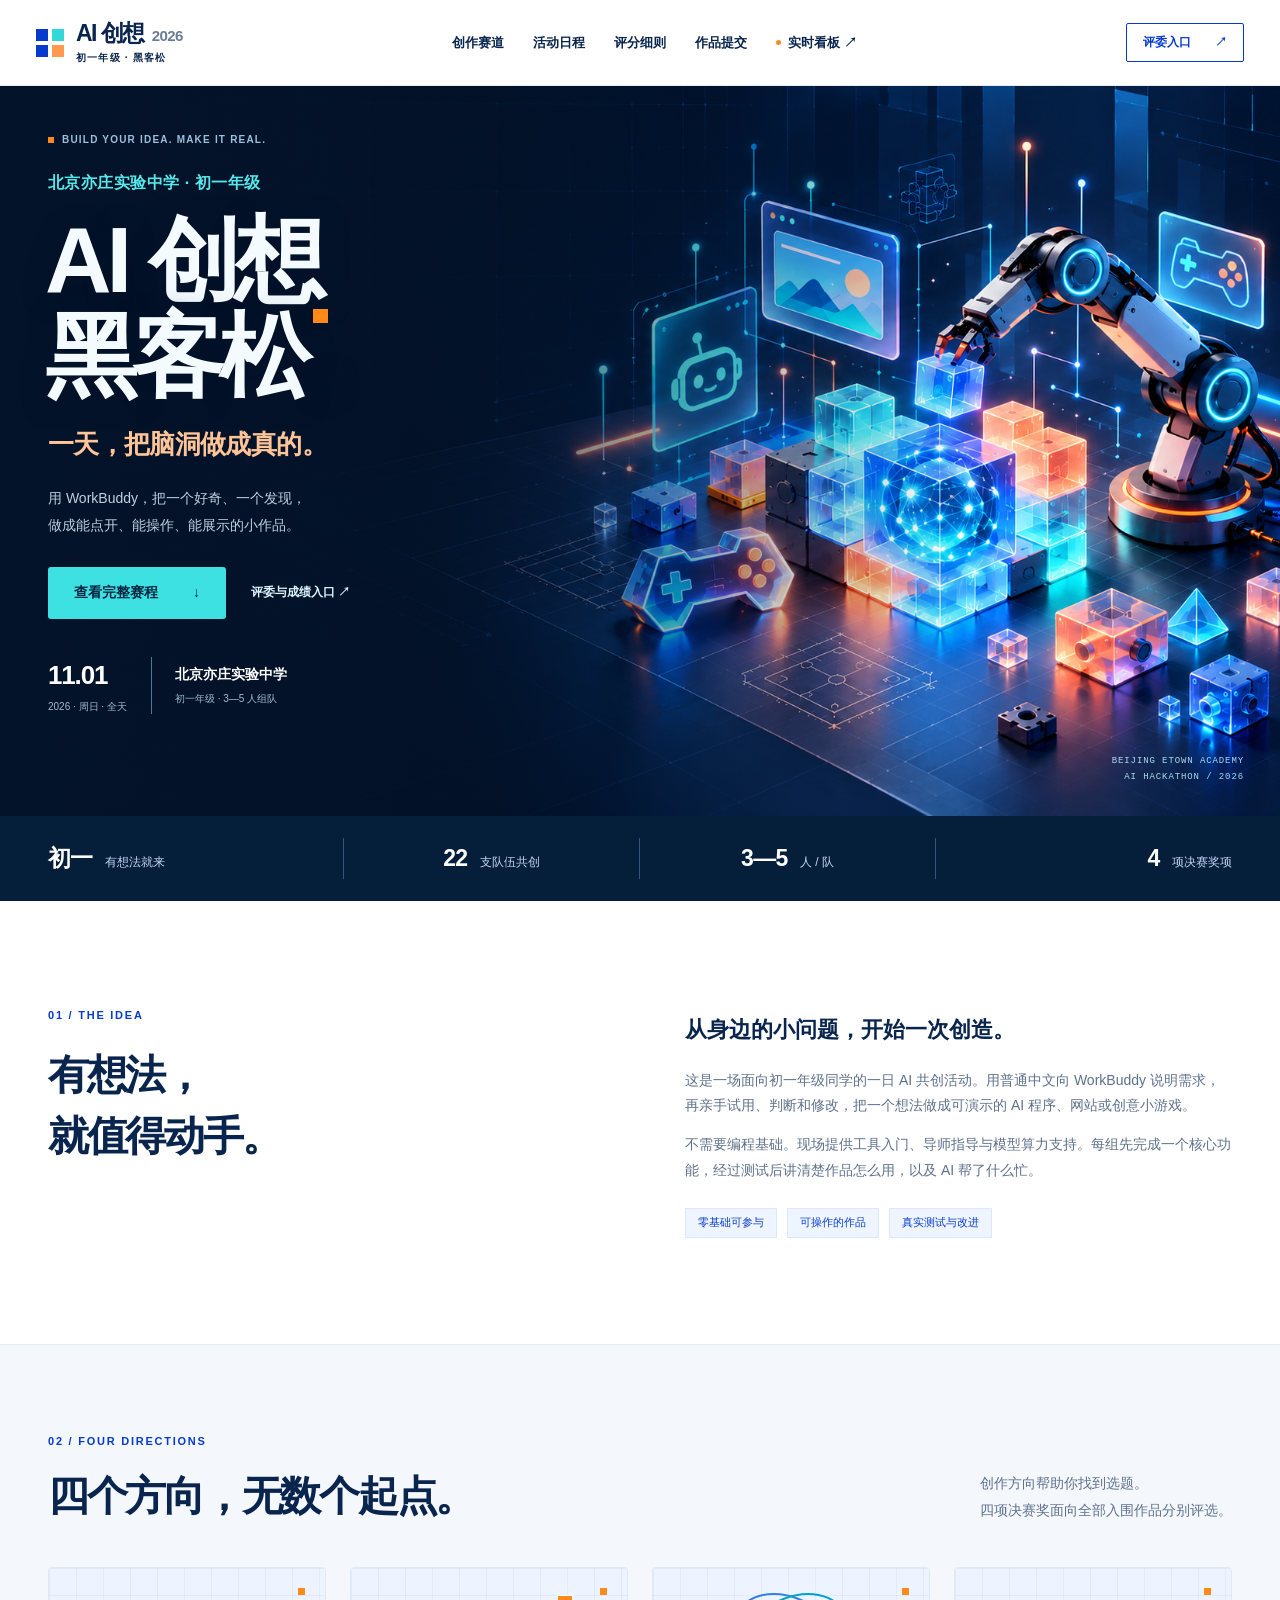
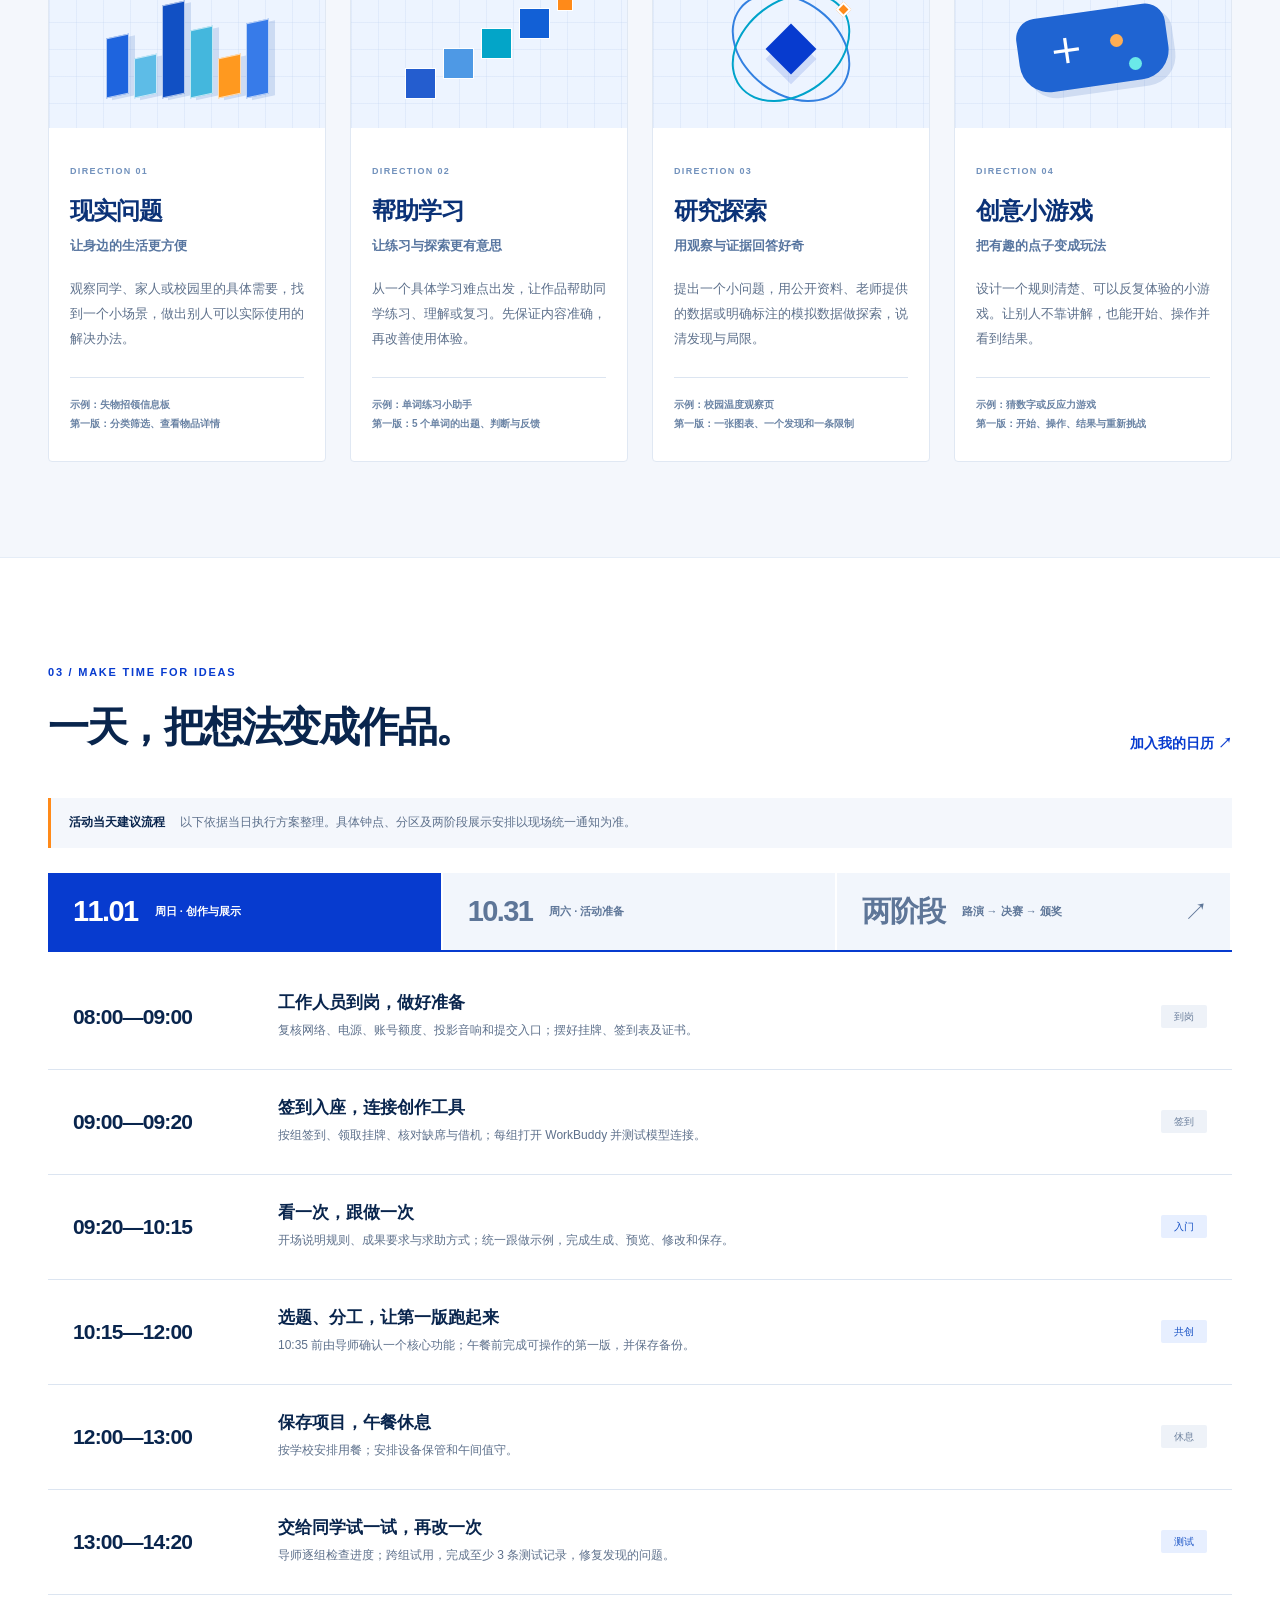
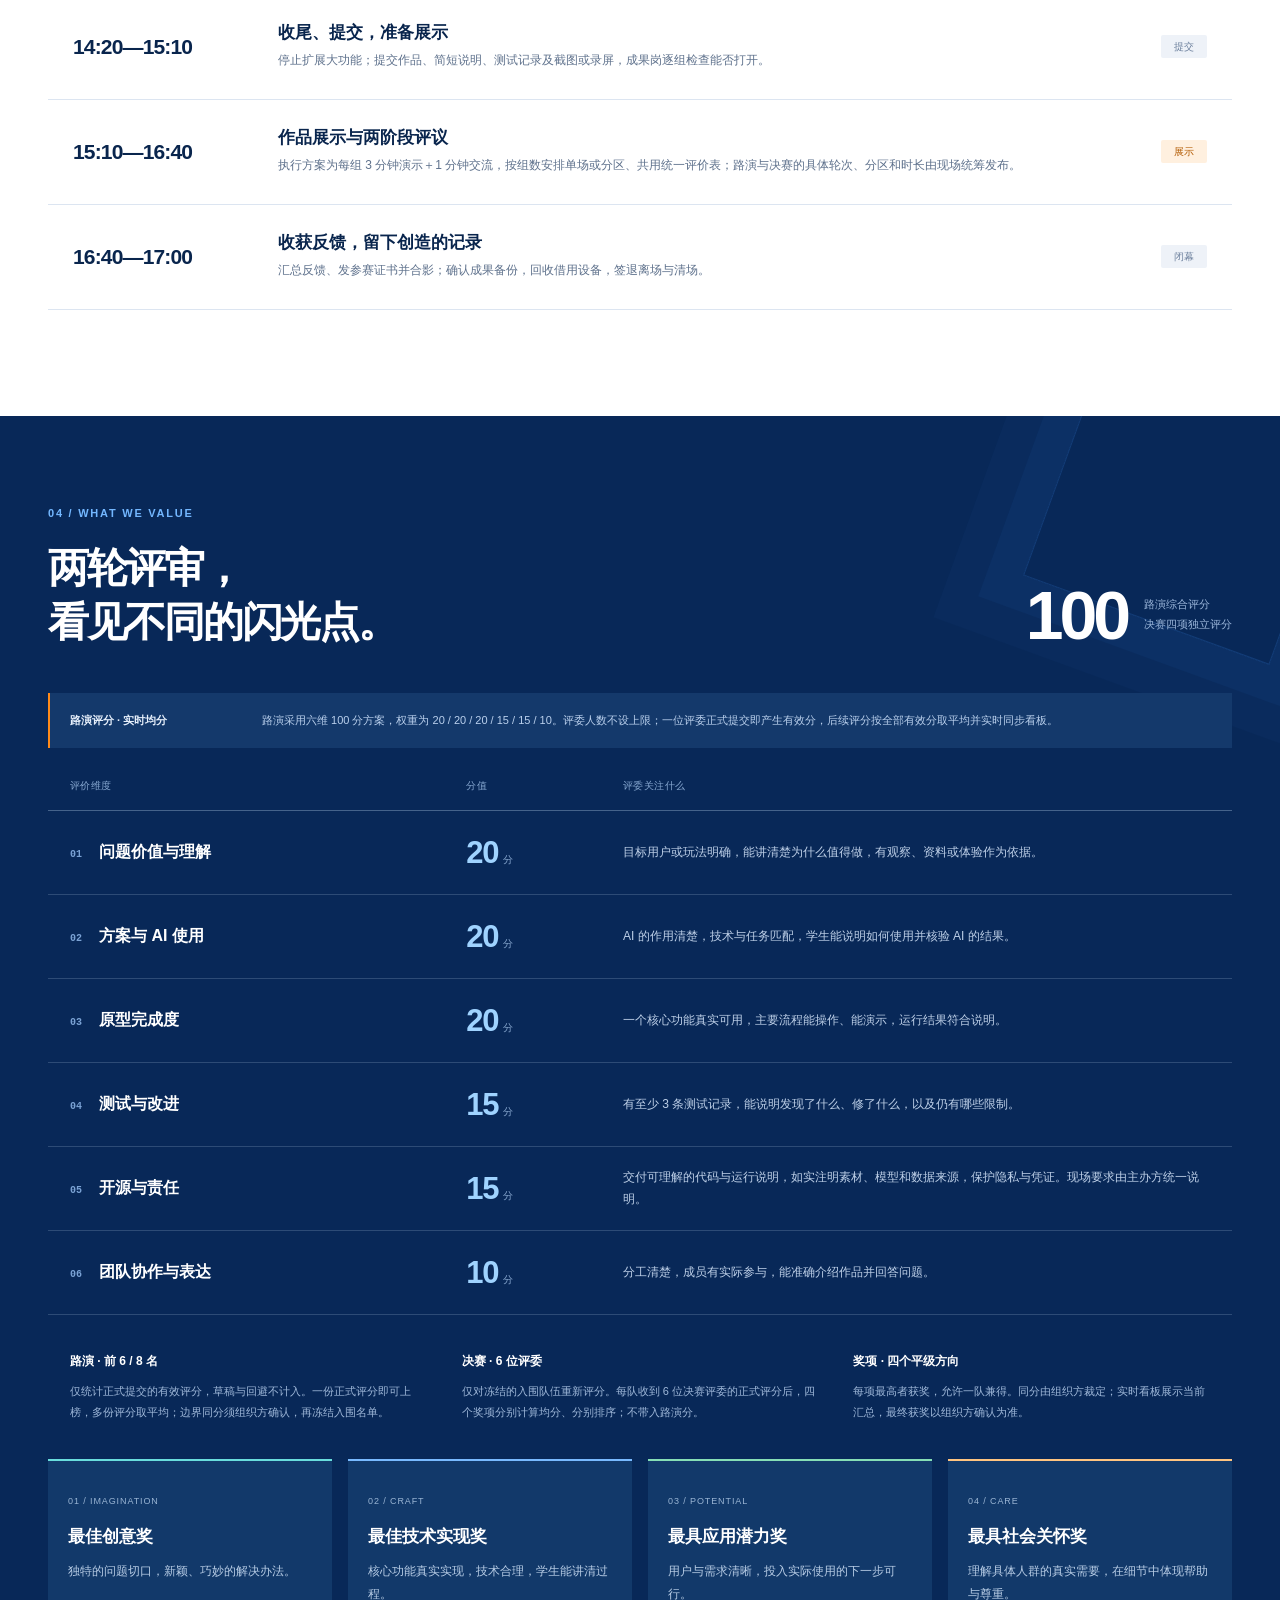
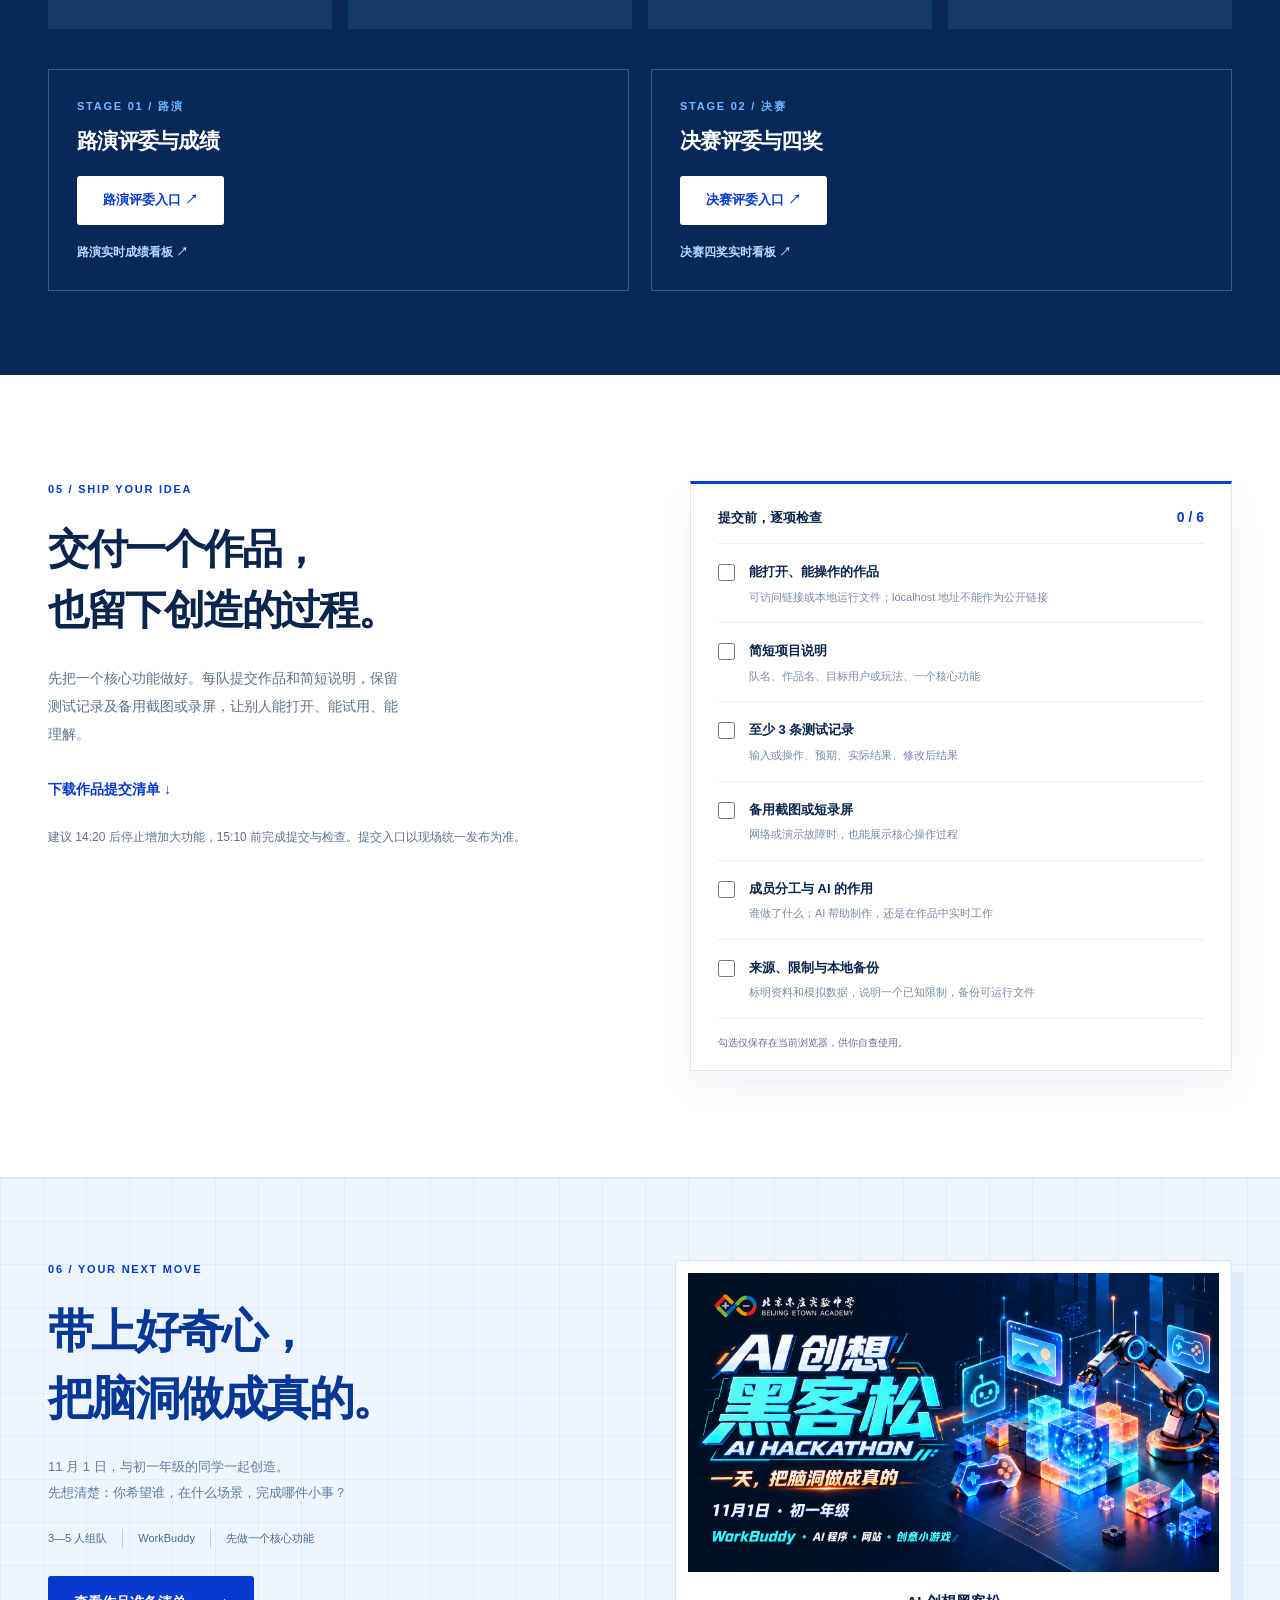
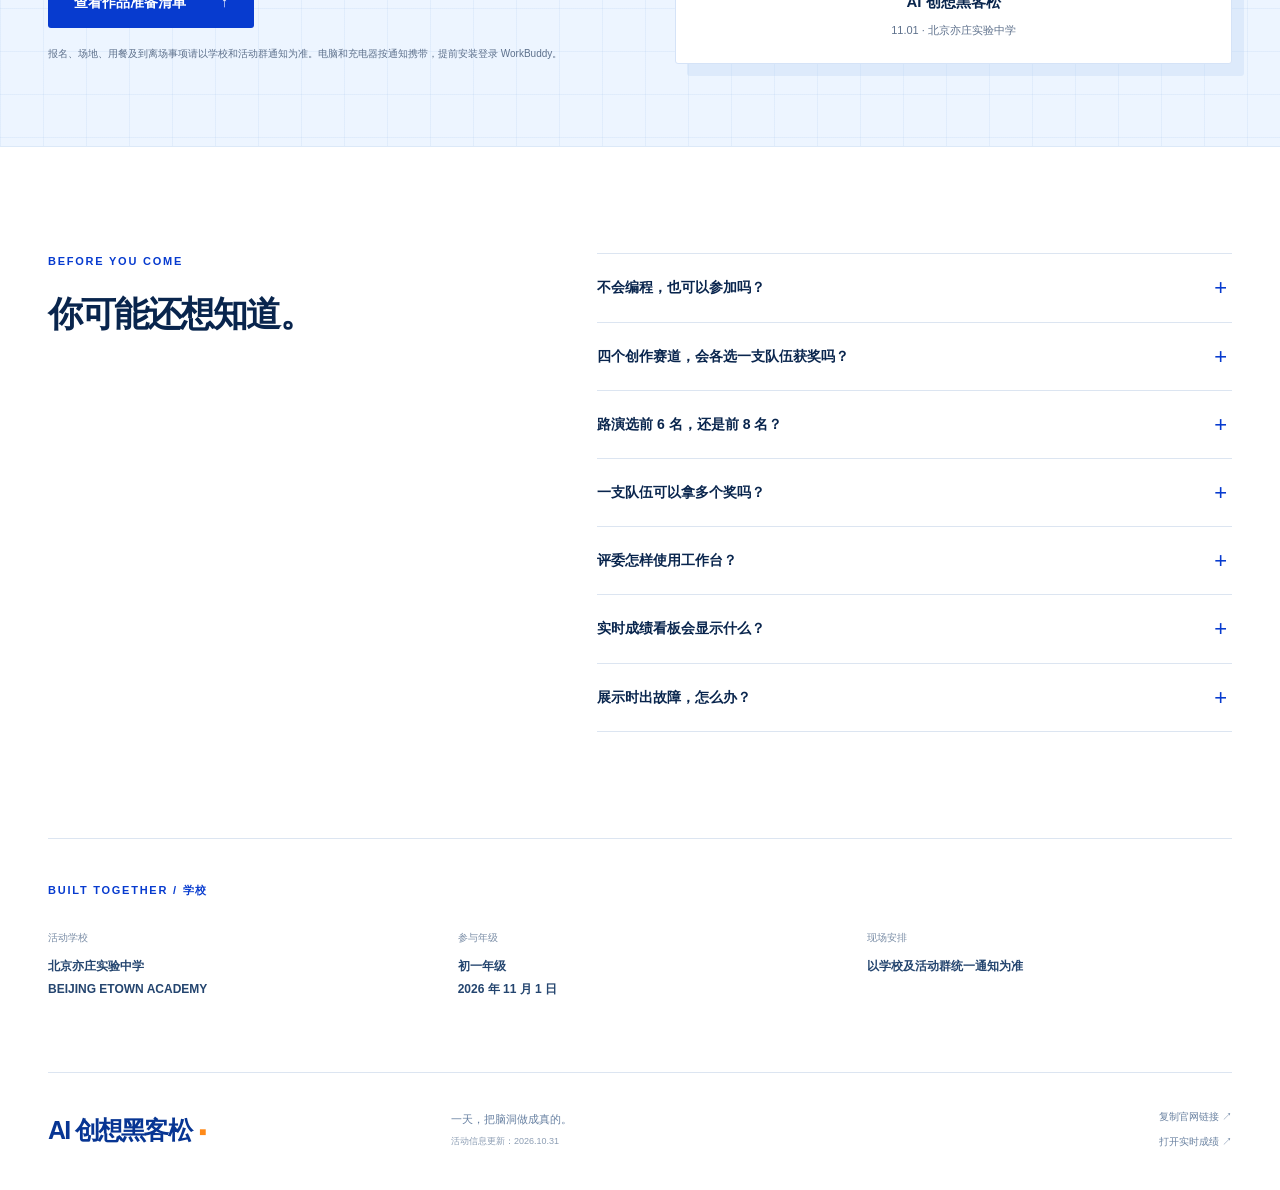
==== commit 901e946f: "Set live roadshow averaging and six-judge finals" ====
--- a/index.html
+++ b/index.html
@@ -12,7 +12,7 @@
 <header class="site-header">
 <a class="brand" href="#" aria-label="AI创想黑客松首页"><span class="brand-mark" aria-hidden="true"><i></i><i></i><i></i><i></i></span><span><strong>AI 创想 <span class="brand-year">2026</span></strong><small>初一年级 · 黑客松</small></span></a>
 <button class="menu-toggle" aria-expanded="false" aria-controls="main-nav">菜单 <span>＋</span></button>
-<nav id="main-nav" aria-label="主导航"><a href="#tracks">创作赛道</a><a href="#schedule">活动日程</a><a href="#judging">评分细则</a><a href="#submission">作品提交</a><a href="platform.html#board-roadshow" class="nav-live"><span class="status-dot"></span>实时看板 ↗</a></nav>
+<nav id="main-nav" aria-label="主导航"><a href="#tracks">创作赛道</a><a href="#schedule">活动日程</a><a href="#judging">评分细则</a><a href="#submission">作品提交</a><a href="https://8.141.114.201/chuyi/platform.html#board-roadshow" class="nav-live"><span class="status-dot"></span>实时看板 ↗</a></nav>
 <a class="header-cta" href="#judge-access">评委入口 <span>↗</span></a>
 </header>
 <main id="main">
@@ -26,7 +26,7 @@
 <div class="hero-location"><span class="date-block"><b>11.01</b><small>2026 · 周日 · 全天</small></span><span class="location-block"><b>北京亦庄实验中学</b><small>初一年级 · 3—5 人组队</small></span></div>
 </div><span class="hero-coordinate" aria-hidden="true">BEIJING ETOWN ACADEMY<br>AI HACKATHON / 2026</span>
 </section>
-<div class="event-strip"><div class="wrap"><span><b>初一</b> 有想法就来</span><span><b>30+</b> 队伍共创</span><span><b>3—5</b> 人 / 队</span><span><b>4</b> 项决赛奖项</span></div></div>
+<div class="event-strip"><div class="wrap"><span><b>初一</b> 有想法就来</span><span><b>22</b> 支队伍共创</span><span><b>3—5</b> 人 / 队</span><span><b>4</b> 项决赛奖项</span></div></div>
 <section class="section wrap about" id="about"><div class="section-intro"><p class="eyebrow">01 / THE IDEA</p><h2>有想法，<br>就值得动手。</h2></div><div class="about-copy"><p class="lead">从身边的小问题，开始一次创造。</p><p>这是一场面向初一年级同学的一日 AI 共创活动。用普通中文向 WorkBuddy 说明需求，再亲手试用、判断和修改，把一个想法做成可演示的 AI 程序、网站或创意小游戏。</p><p>不需要编程基础。现场提供工具入门、导师指导与模型算力支持。每组先完成一个核心功能，经过测试后讲清楚作品怎么用，以及 AI 帮了什么忙。</p><div class="inline-tags"><span>零基础可参与</span><span>可操作的作品</span><span>真实测试与改进</span></div></div></section>
 <section class="tracks-section" id="tracks"><div class="wrap"><div class="section-heading"><div><p class="eyebrow">02 / FOUR DIRECTIONS</p><h2>四个方向，无数个起点。</h2></div><p>创作方向帮助你找到选题。<br>四项决赛奖面向全部入围作品分别评选。</p></div>
 <div class="track-grid">
@@ -53,7 +53,7 @@
 <div class="schedule-panel" id="review" aria-labelledby="tab-review"><h3 class="sr-only">路演与决赛流程</h3><div class="review-callout"><span class="eyebrow">TWO STAGES / ONE DAY</span><h3>先选入围，再让不同优势被看见。</h3><p>创作赛道用于组织选题；路演面向全部参赛队综合评分，决赛面向冻结后的入围队伍，独立评选四个方向的奖项。</p></div><div class="schedule-row"><time>第一阶段</time><div><h4>路演 · 综合评分选拔</h4><p>按 100 分制评审并汇总有效均分；选前 6 名或前 8 名进入决赛，由组织方在后台选择，默认 6 名。</p></div><span class="event-tag blue">入围</span></div><div class="schedule-row"><time>名单确认</time><div><h4>核对同分，冻结入围队伍</h4><p>边界同分由组织方确认。正式冻结后，入围名单不随后续路演评分自动变化。</p></div><span class="event-tag">确认</span></div><div class="schedule-row"><time>第二阶段</time><div><h4>决赛 · 四奖分别评选</h4><p>四项分别以 0—100 分打分、独立计算有效均分，各项最高者获奖；路演分不带入，允许一队兼得。同分由组织方裁定。</p></div><span class="event-tag orange">颁奖</span></div><p class="schedule-note">两阶段展示均纳入当日展示评议安排；具体开始时间和轮次以现场通知为准。</p></div>
 </section>
 <section class="judging-section" id="judging"><div class="wrap"><div class="section-heading"><div><p class="eyebrow">04 / WHAT WE VALUE</p><h2>两轮评审，<br>看见不同的闪光点。</h2></div><div class="score-total"><strong>100</strong><span>路演综合评分<br>决赛四项独立评分</span></div></div>
-<p class="rules-notice"><strong>路演评分 · 当前平台配置</strong>路演采用六维 100 分方案，权重为 20 / 20 / 20 / 15 / 15 / 10。主办方可调整有效评分门槛；平台初值为 3 位有效评委，此初值不代表现场规则已最终确定。</p>
+<p class="rules-notice"><strong>路演评分 · 实时均分</strong>路演采用六维 100 分方案，权重为 20 / 20 / 20 / 15 / 15 / 10。评委人数不设上限；一位评委正式提交即产生有效分，后续评分按全部有效分取平均并实时同步看板。</p>
 <div class="score-table" role="table" aria-label="路演六维评分方案"><div class="score-table-head" role="row"><span role="columnheader">评价维度</span><span role="columnheader">分值</span><span role="columnheader">评委关注什么</span></div>
 <div class="score-row" role="row"><h3 role="cell"><span>01</span>问题价值与理解</h3><strong role="cell">20<small>分</small></strong><p role="cell">目标用户或玩法明确，能讲清楚为什么值得做，有观察、资料或体验作为依据。</p></div>
 <div class="score-row" role="row"><h3 role="cell"><span>02</span>方案与 AI 使用</h3><strong role="cell">20<small>分</small></strong><p role="cell">AI 的作用清楚，技术与任务匹配，学生能说明如何使用并核验 AI 的结果。</p></div>
@@ -62,15 +62,15 @@
 <div class="score-row" role="row"><h3 role="cell"><span>05</span>开源与责任</h3><strong role="cell">15<small>分</small></strong><p role="cell">交付可理解的代码与运行说明，如实注明素材、模型和数据来源，保护隐私与凭证。现场要求由主办方统一说明。</p></div>
 <div class="score-row" role="row"><h3 role="cell"><span>06</span>团队协作与表达</h3><strong role="cell">10<small>分</small></strong><p role="cell">分工清楚，成员有实际参与，能准确介绍作品并回答问题。</p></div>
 </div>
-<div class="judging-notes"><p><strong>路演 · 前 6 / 8 名</strong>仅统计正式提交的有效评分，草稿与回避不计入。达到门槛后显示均分，未达门槛显示评审进度。边界同分须组织方确认，再冻结入围名单。</p><p><strong>决赛 · 重新评分</strong>仅对冻结的入围队伍评分。四个奖项各 0—100 分，分别计算有效均分、分别排序；不带入路演分。</p><p><strong>奖项 · 四个平级方向</strong>每项最高者获奖，允许一队兼得。同分由组织方裁定；实时看板展示当前汇总，最终获奖以组织方确认为准。</p></div>
+<div class="judging-notes"><p><strong>路演 · 前 6 / 8 名</strong>仅统计正式提交的有效评分，草稿与回避不计入。一份正式评分即可上榜，多份评分取平均；边界同分须组织方确认，再冻结入围名单。</p><p><strong>决赛 · 6 位评委</strong>仅对冻结的入围队伍重新评分。每队收到 6 位决赛评委的正式评分后，四个奖项分别计算均分、分别排序；不带入路演分。</p><p><strong>奖项 · 四个平级方向</strong>每项最高者获奖，允许一队兼得。同分由组织方裁定；实时看板展示当前汇总，最终获奖以组织方确认为准。</p></div>
 <div class="award-grid"><article><span>01 / IMAGINATION</span><h3>最佳创意奖</h3><p>独特的问题切口，新颖、巧妙的解决办法。</p></article><article><span>02 / CRAFT</span><h3>最佳技术实现奖</h3><p>核心功能真实实现，技术合理，学生能讲清过程。</p></article><article><span>03 / POTENTIAL</span><h3>最具应用潜力奖</h3><p>用户与需求清晰，投入实际使用的下一步可行。</p></article><article><span>04 / CARE</span><h3>最具社会关怀奖</h3><p>理解具体人群的真实需要，在细节中体现帮助与尊重。</p></article></div>
-<div id="judge-access" class="access-grid" aria-label="评委与实时成绩入口"><div><p class="eyebrow">STAGE 01 / 路演</p><h3>路演评委与成绩</h3><a class="button primary" href="platform.html#judge-roadshow">路演评委入口 ↗</a><a class="text-link" href="platform.html#board-roadshow">路演实时成绩看板 ↗</a></div><div><p class="eyebrow">STAGE 02 / 决赛</p><h3>决赛评委与四奖</h3><a class="button primary" href="platform.html#judge-final">决赛评委入口 ↗</a><a class="text-link" href="platform.html#board-final">决赛四奖实时看板 ↗</a></div></div>
+<div id="judge-access" class="access-grid" aria-label="评委与实时成绩入口"><div><p class="eyebrow">STAGE 01 / 路演</p><h3>路演评委与成绩</h3><a class="button primary" href="https://8.141.114.201/chuyi/platform.html#judge-roadshow">路演评委入口 ↗</a><a class="text-link" href="https://8.141.114.201/chuyi/platform.html#board-roadshow">路演实时成绩看板 ↗</a></div><div><p class="eyebrow">STAGE 02 / 决赛</p><h3>决赛评委与四奖</h3><a class="button primary" href="https://8.141.114.201/chuyi/platform.html#judge-final">决赛评委入口 ↗</a><a class="text-link" href="https://8.141.114.201/chuyi/platform.html#board-final">决赛四奖实时看板 ↗</a></div></div>
 </div></section>
 <section class="section wrap submission-section" id="submission"><div class="submission-copy"><p class="eyebrow">05 / SHIP YOUR IDEA</p><h2>交付一个作品，<br>也留下创造的过程。</h2><p>先把一个核心功能做好。每队提交作品和简短说明，保留测试记录及备用截图或录屏，让别人能打开、能试用、能理解。</p><a class="text-link" href="downloads/submission-checklist.txt" download>下载作品提交清单 ↓</a><p class="small-note">建议 14:20 后停止增加大功能，15:10 前完成提交与检查。提交入口以现场统一发布为准。</p></div><div class="checklist" aria-label="作品提交自查清单"><p class="checklist-heading">提交前，逐项检查 <span id="check-count">0 / 6</span></p><label><input type="checkbox" data-check="prototype"><span><strong>能打开、能操作的作品</strong><small>可访问链接或本地运行文件；localhost 地址不能作为公开链接</small></span></label><label><input type="checkbox" data-check="summary"><span><strong>简短项目说明</strong><small>队名、作品名、目标用户或玩法、一个核心功能</small></span></label><label><input type="checkbox" data-check="tests"><span><strong>至少 3 条测试记录</strong><small>输入或操作、预期、实际结果、修改后结果</small></span></label><label><input type="checkbox" data-check="backup"><span><strong>备用截图或短录屏</strong><small>网络或演示故障时，也能展示核心操作过程</small></span></label><label><input type="checkbox" data-check="team"><span><strong>成员分工与 AI 的作用</strong><small>谁做了什么；AI 帮助制作，还是在作品中实时工作</small></span></label><label><input type="checkbox" data-check="sources"><span><strong>来源、限制与本地备份</strong><small>标明资料和模拟数据，说明一个已知限制，备份可运行文件</small></span></label><p class="small-note">勾选仅保存在当前浏览器，供你自查使用。</p></div></section>
 <section class="join-section" id="join"><div class="wrap join-grid"><div><p class="eyebrow">06 / YOUR NEXT MOVE</p><h2>带上好奇心，<br>把脑洞做成真的。</h2><p>11 月 1 日，与初一年级的同学一起创造。<br>先想清楚：你希望谁，在什么场景，完成哪件小事？</p><div class="join-facts"><span>3—5 人组队</span><span>WorkBuddy</span><span>先做一个核心功能</span></div><a class="button primary" href="#submission">查看作品准备清单 <span>↑</span></a><p class="small-note">报名、场地、用餐及到离场事项请以学校和活动群通知为准。电脑和充电器按通知携带，提前安装登录 WorkBuddy。</p></div><div class="key-visual-card"><img src="assets/chuyi-key-visual.png" width="1672" height="941" alt="AI创想黑客松主视觉：机械臂与青蓝发光积木，一天，把脑洞做成真的；11月1日，初一年级" loading="lazy"><strong>AI 创想黑客松</strong><span>11.01 · 北京亦庄实验中学</span></div></div></section>
-<section class="section wrap faq-section"><div><p class="eyebrow">BEFORE YOU COME</p><h2>你可能还想知道。</h2></div><div class="faq-list"><details><summary>不会编程，也可以参加吗？</summary><p>可以。活动欢迎零编程基础的初一年级同学。你可以用普通中文向 WorkBuddy 说明需求，参与选题、设计、试用与修改；成员都要理解自己的作品。</p></details><details><summary>四个创作赛道，会各选一支队伍获奖吗？</summary><p>创作方向和决赛奖项分别设置。现实问题、帮助学习、研究探索、创意小游戏用于选题；决赛四奖面向全部冻结的入围队伍分别打分、分别排序，各项最高者获奖。</p></details><details><summary>路演选前 6 名，还是前 8 名？</summary><p>组织方可在后台选择 6 或 8 个名额，当前默认 6 个。有效评分门槛也由主办方设置；边界同分须组织方确认，并冻结入围名单后进入决赛。</p></details><details><summary>一支队伍可以拿多个奖吗？</summary><p>可以。决赛的最佳创意、最佳技术实现、最具应用潜力、最具社会关怀四项独立评选，路演分不带入，同一队可在不同奖项中获奖。同分由组织方裁定。</p></details><details><summary>评委怎样使用工作台？</summary><p>使用主办方发放的评委登录码，进入对应的路演或决赛入口。评分可保存草稿，确认后正式提交；只有正式提交的有效评分参与统计。请按分配的阶段和队伍评分，利益相关时使用回避。</p></details><details><summary>实时成绩看板会显示什么？</summary><p>路演看板显示评分进度及达到门槛后的综合均分；决赛看板显示四个奖项的独立均分与排序。看板不公开评委身份、单份评分及评语，最终入围和获奖结果以组织方确认为准。</p></details><details><summary>展示时出故障，怎么办？</summary><p>提前测试链接并保留本地备份。遇到临时故障，可以使用截图或短录屏展示真实完成的功能；如实说明演示数据、未完成部分及作品局限，并向技术组求助。</p></details></div></section>
+<section class="section wrap faq-section"><div><p class="eyebrow">BEFORE YOU COME</p><h2>你可能还想知道。</h2></div><div class="faq-list"><details><summary>不会编程，也可以参加吗？</summary><p>可以。活动欢迎零编程基础的初一年级同学。你可以用普通中文向 WorkBuddy 说明需求，参与选题、设计、试用与修改；成员都要理解自己的作品。</p></details><details><summary>四个创作赛道，会各选一支队伍获奖吗？</summary><p>创作方向和决赛奖项分别设置。现实问题、帮助学习、研究探索、创意小游戏用于选题；决赛四奖面向全部冻结的入围队伍分别打分、分别排序，各项最高者获奖。</p></details><details><summary>路演选前 6 名，还是前 8 名？</summary><p>组织方可在后台选择 6 或 8 个名额，当前默认 6 个。路演一位评委正式提交后即显示有效均分，评委人数不设上限；边界同分须组织方确认，并冻结入围名单后进入决赛。</p></details><details><summary>一支队伍可以拿多个奖吗？</summary><p>可以。决赛的最佳创意、最佳技术实现、最具应用潜力、最具社会关怀四项独立评选，路演分不带入，同一队可在不同奖项中获奖。同分由组织方裁定。</p></details><details><summary>评委怎样使用工作台？</summary><p>使用主办方发放的评委登录码，进入对应的路演或决赛入口。评分可保存草稿，确认后正式提交；只有正式提交的有效评分参与统计。请按分配的阶段和队伍评分，利益相关时使用回避。</p></details><details><summary>实时成绩看板会显示什么？</summary><p>路演看板在第一份正式评分提交后显示综合均分，更多评分提交后实时更新平均分；决赛看板在 6 位评委完成后显示四个奖项的独立均分与排序。看板不公开评委身份、单份评分及评语，最终入围和获奖结果以组织方确认为准。</p></details><details><summary>展示时出故障，怎么办？</summary><p>提前测试链接并保留本地备份。遇到临时故障，可以使用截图或短录屏展示真实完成的功能；如实说明演示数据、未完成部分及作品局限，并向技术组求助。</p></details></div></section>
 <section class="organizers wrap"><p class="eyebrow">BUILT TOGETHER / 学校</p><dl><div><dt>活动学校</dt><dd>北京亦庄实验中学<br>BEIJING ETOWN ACADEMY</dd></div><div><dt>参与年级</dt><dd>初一年级<br>2026 年 11 月 1 日</dd></div><div><dt>现场安排</dt><dd>以学校及活动群统一通知为准</dd></div></dl></section>
 </main>
-<footer class="site-footer wrap"><a class="footer-title" href="#">AI 创想黑客松<span>■</span></a><p>一天，把脑洞做成真的。<br><small>活动信息更新：2026.10.30</small></p><div><button class="text-link" id="share-button">复制官网链接 ↗</button><a href="platform.html#board-roadshow">打开实时成绩 ↗</a></div></footer><div class="toast" id="toast" role="status" aria-live="polite"></div>
+<footer class="site-footer wrap"><a class="footer-title" href="#">AI 创想黑客松<span>■</span></a><p>一天，把脑洞做成真的。<br><small>活动信息更新：2026.10.31</small></p><div><button class="text-link" id="share-button">复制官网链接 ↗</button><a href="https://8.141.114.201/chuyi/platform.html#board-roadshow">打开实时成绩 ↗</a></div></footer><div class="toast" id="toast" role="status" aria-live="polite"></div>
 </body></html>
 
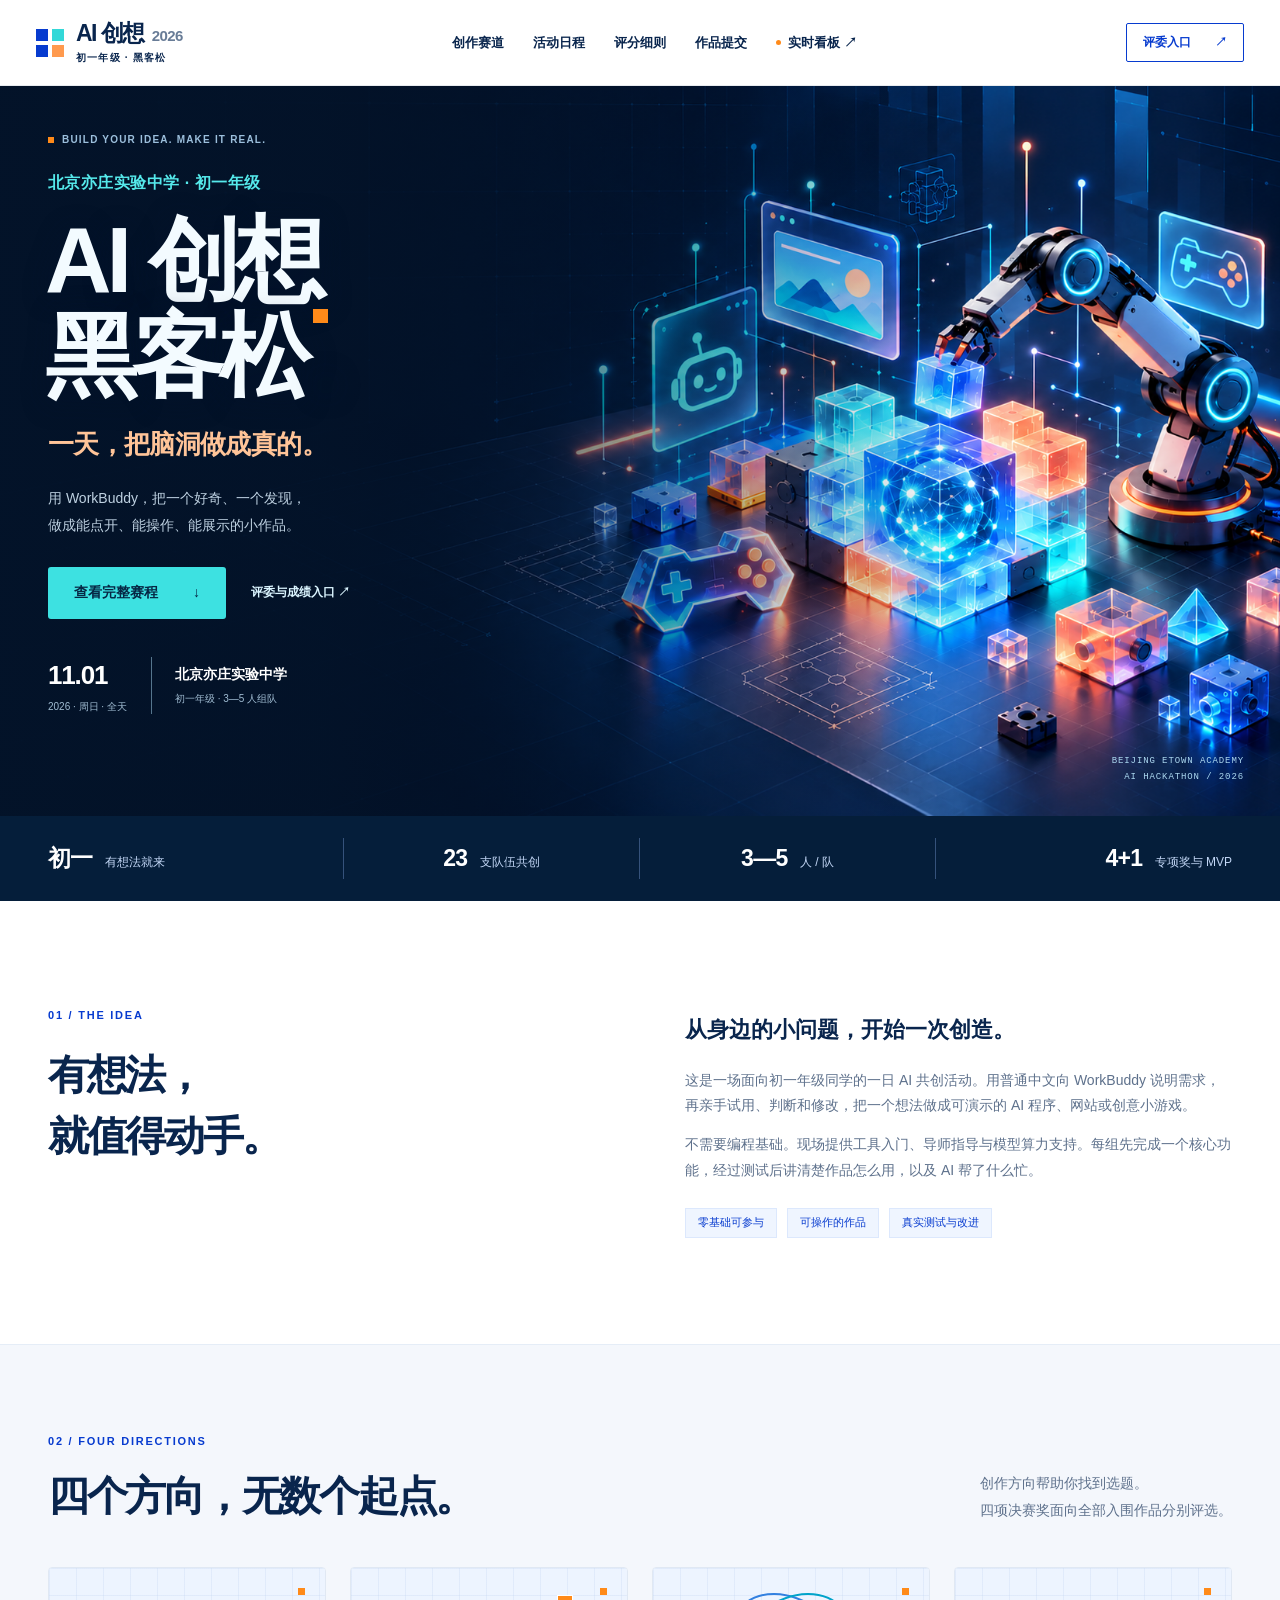
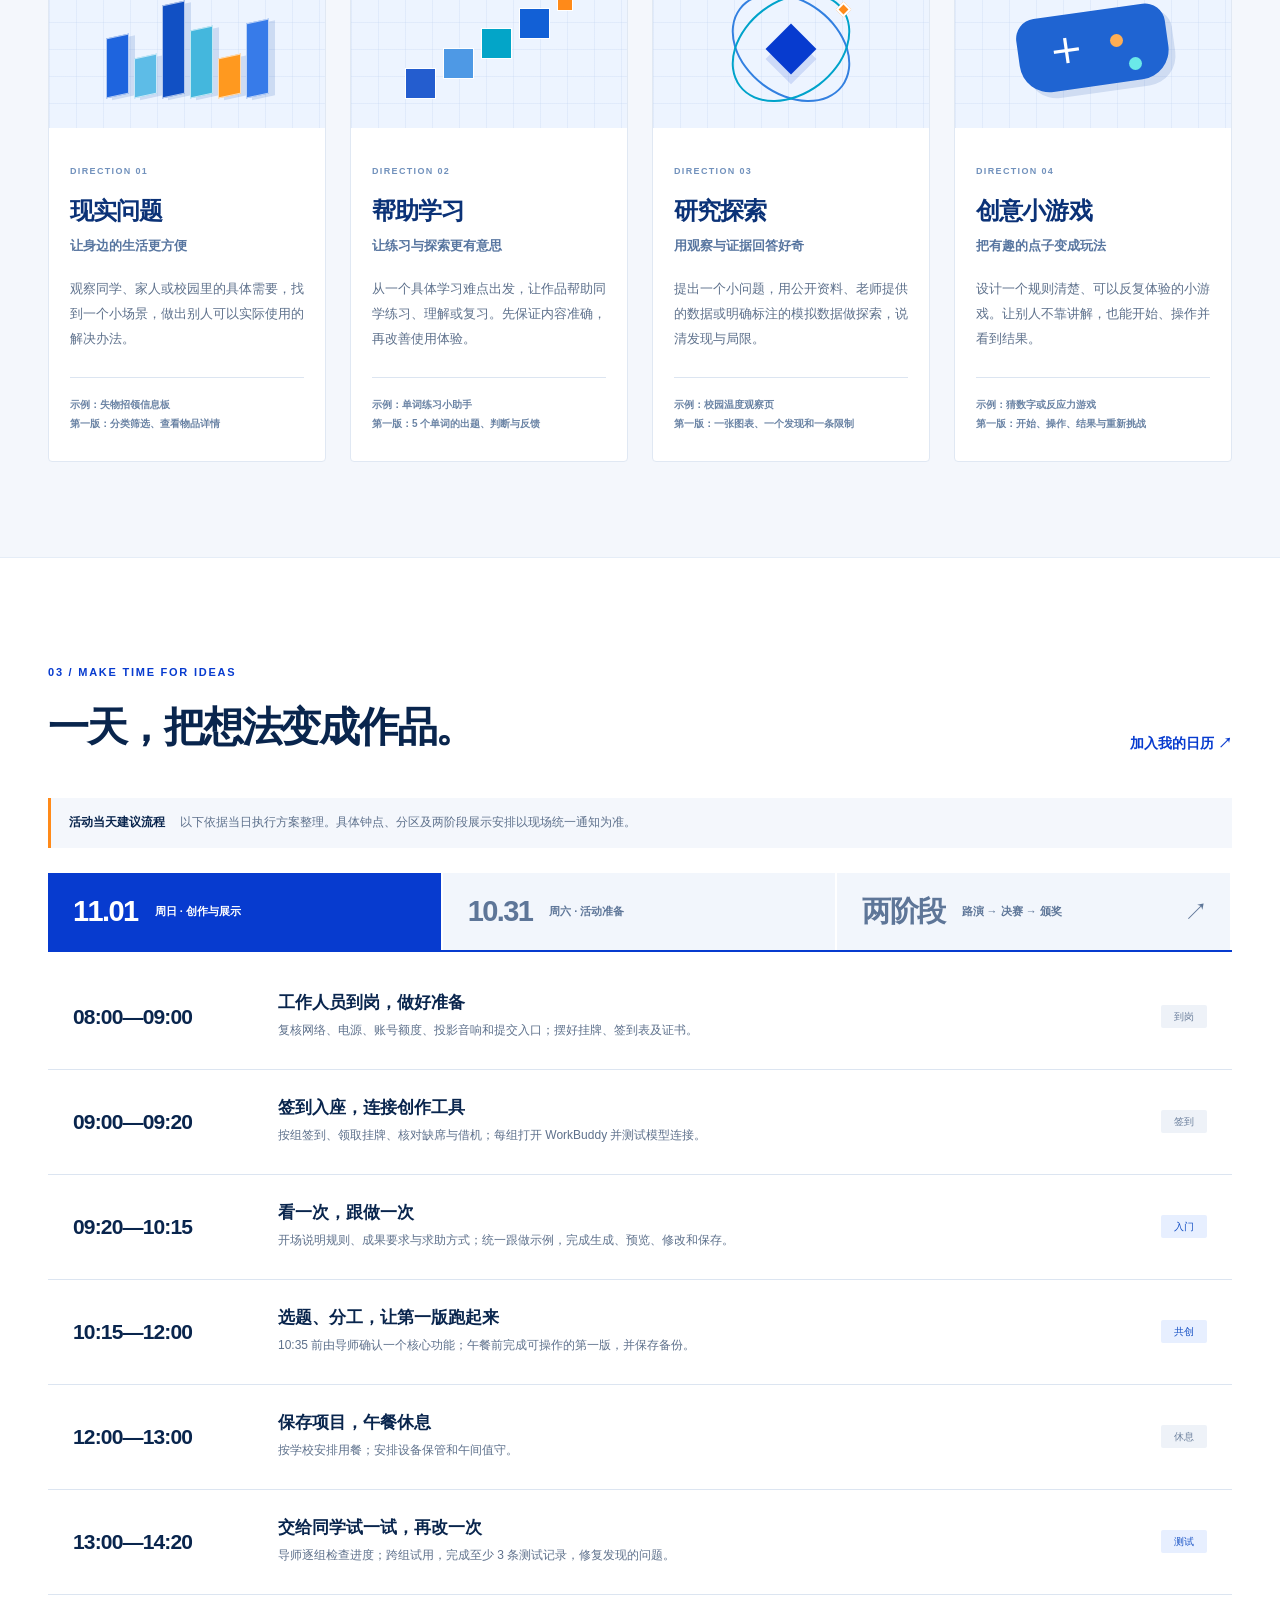
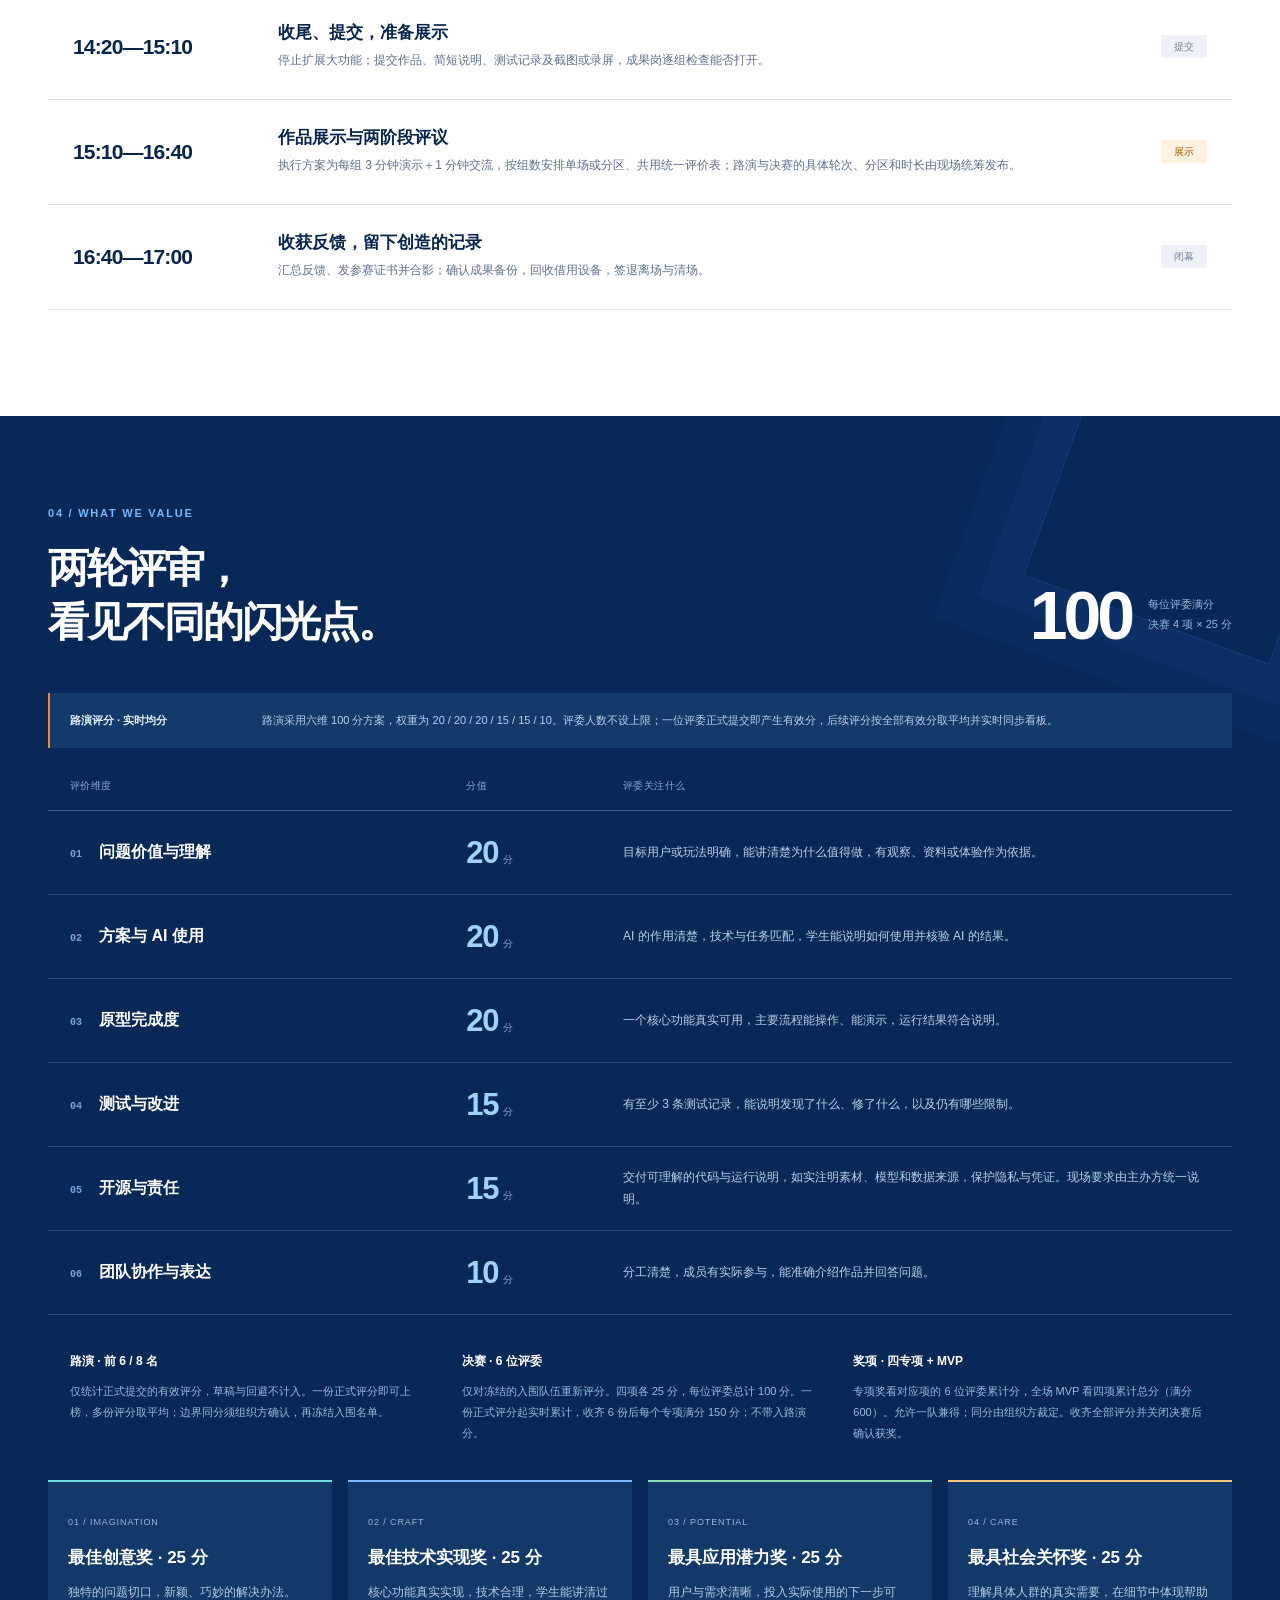
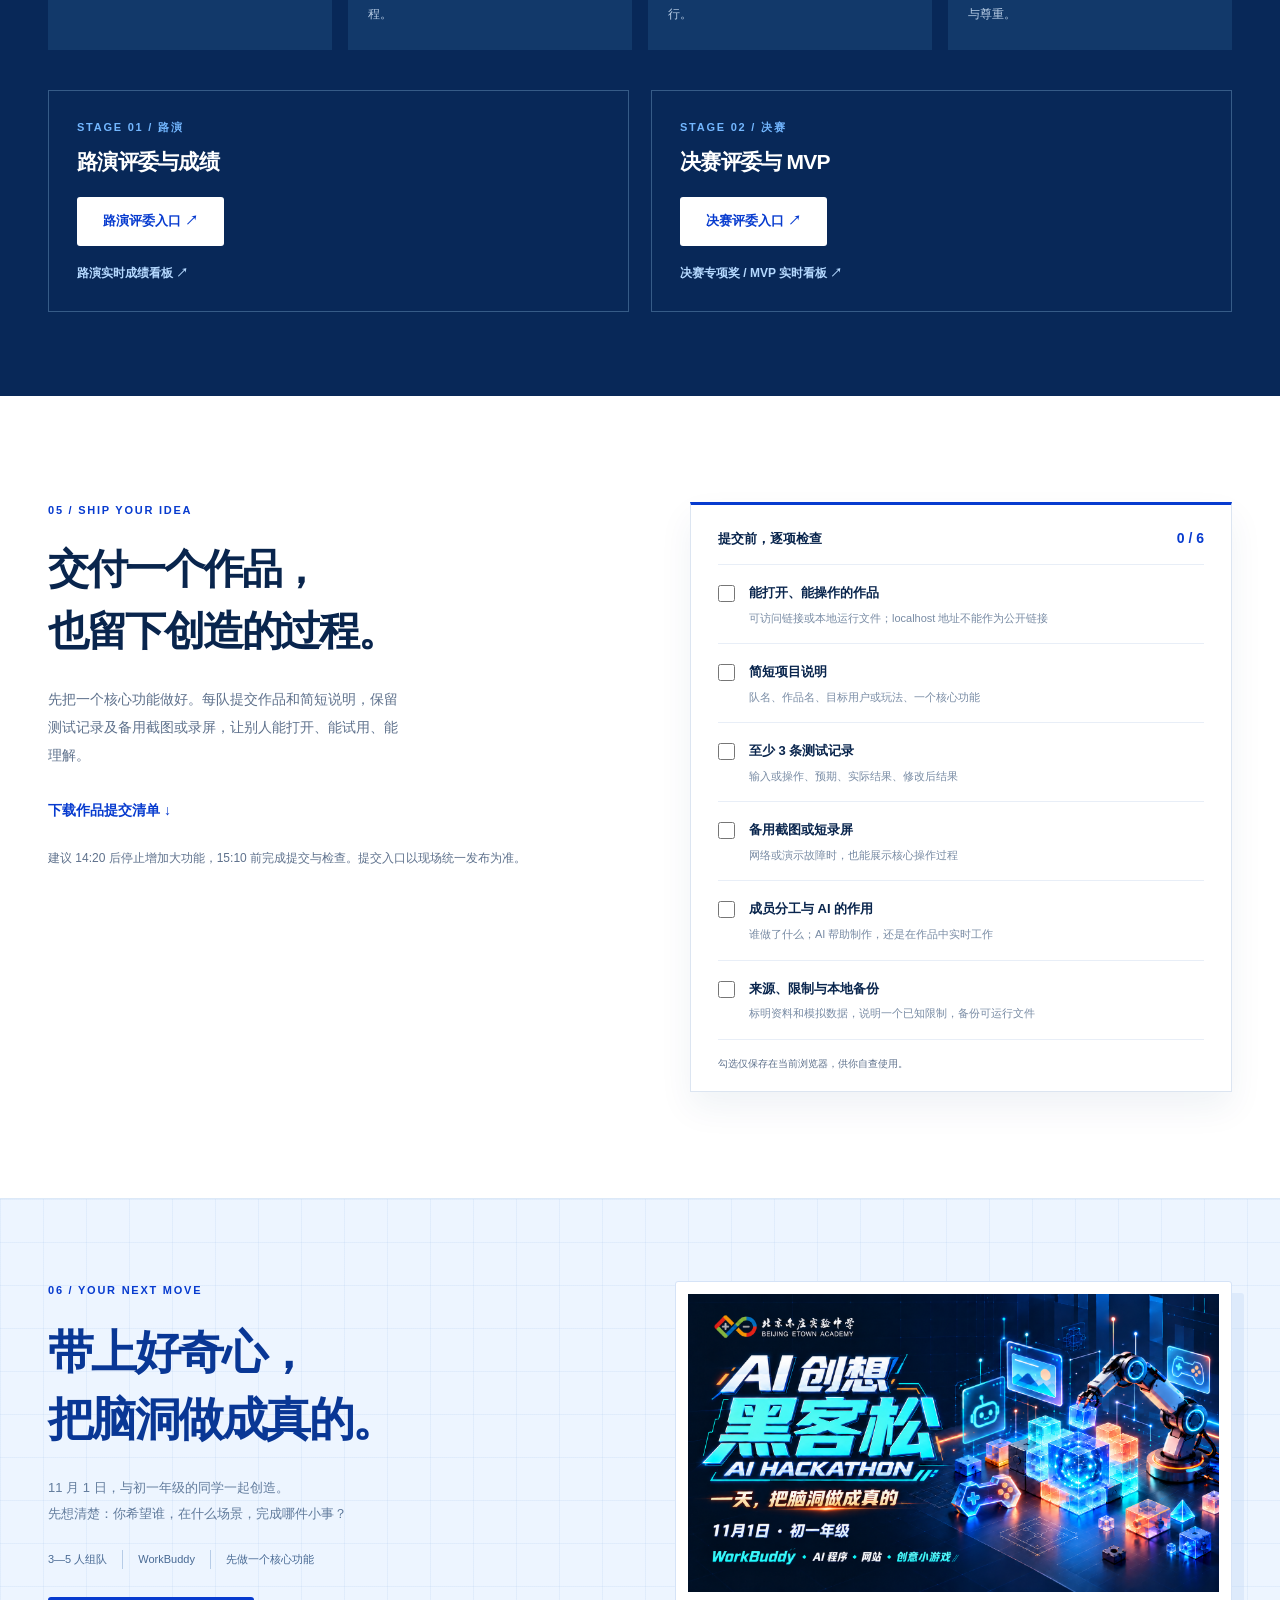
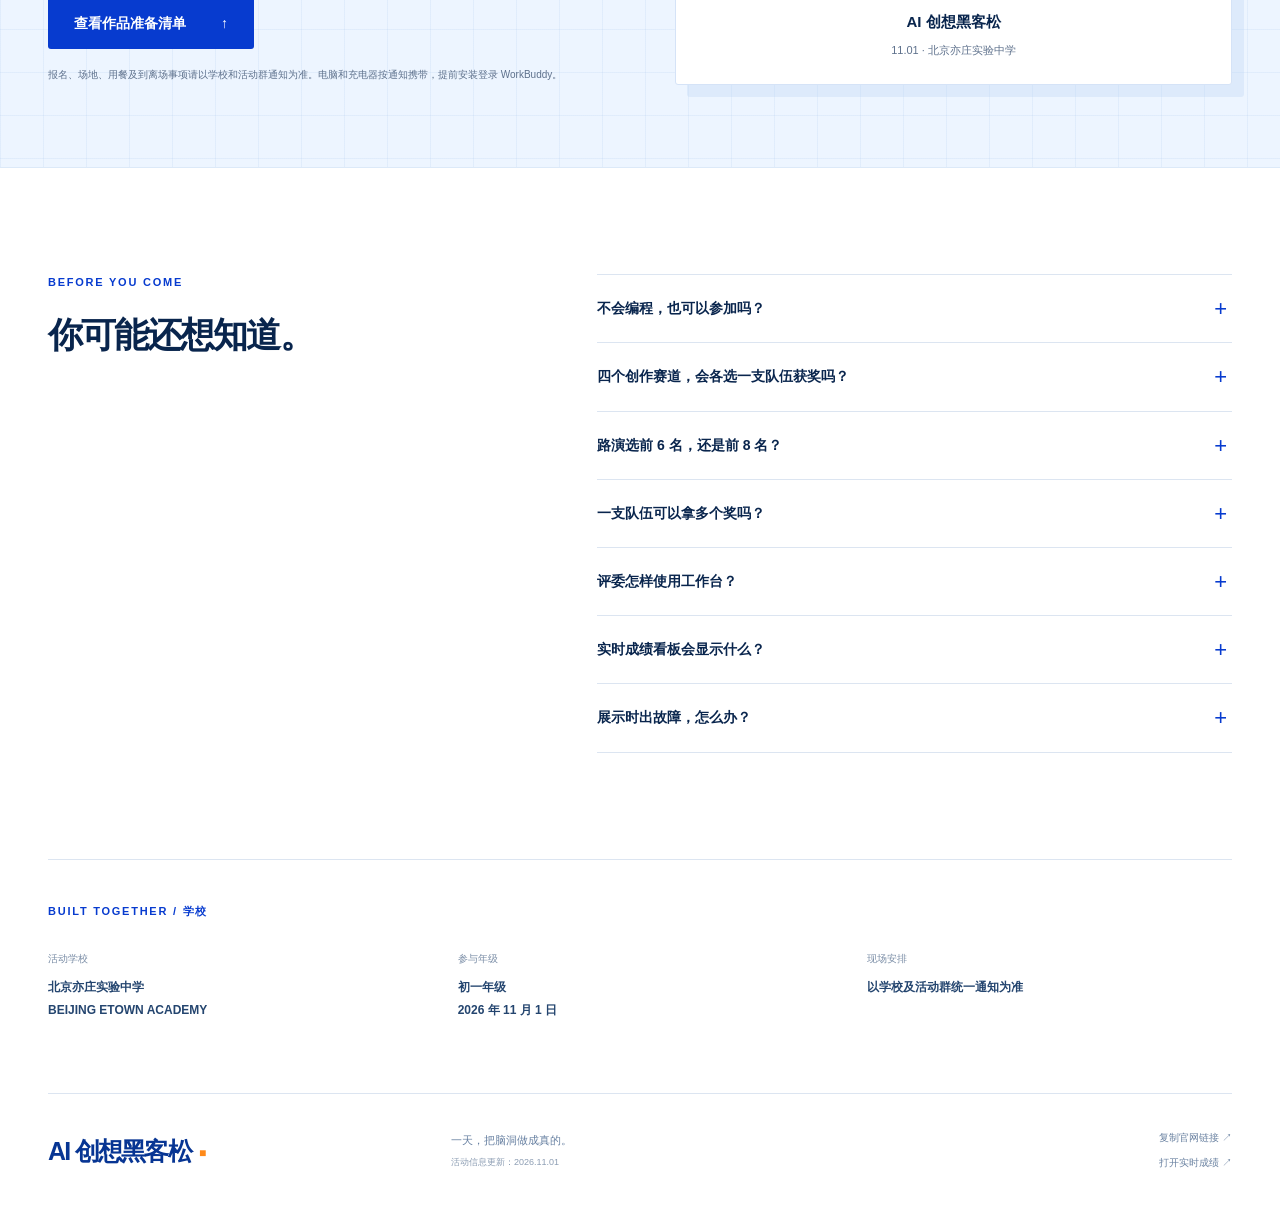
==== commit 2382af13: "Add six-judge finals totals and MVP with resilient live scoring" ====
--- a/index.html
+++ b/index.html
@@ -26,7 +26,7 @@
 <div class="hero-location"><span class="date-block"><b>11.01</b><small>2026 · 周日 · 全天</small></span><span class="location-block"><b>北京亦庄实验中学</b><small>初一年级 · 3—5 人组队</small></span></div>
 </div><span class="hero-coordinate" aria-hidden="true">BEIJING ETOWN ACADEMY<br>AI HACKATHON / 2026</span>
 </section>
-<div class="event-strip"><div class="wrap"><span><b>初一</b> 有想法就来</span><span><b>22</b> 支队伍共创</span><span><b>3—5</b> 人 / 队</span><span><b>4</b> 项决赛奖项</span></div></div>
+<div class="event-strip"><div class="wrap"><span><b>初一</b> 有想法就来</span><span><b>23</b> 支队伍共创</span><span><b>3—5</b> 人 / 队</span><span><b>4+1</b> 专项奖与 MVP</span></div></div>
 <section class="section wrap about" id="about"><div class="section-intro"><p class="eyebrow">01 / THE IDEA</p><h2>有想法，<br>就值得动手。</h2></div><div class="about-copy"><p class="lead">从身边的小问题，开始一次创造。</p><p>这是一场面向初一年级同学的一日 AI 共创活动。用普通中文向 WorkBuddy 说明需求，再亲手试用、判断和修改，把一个想法做成可演示的 AI 程序、网站或创意小游戏。</p><p>不需要编程基础。现场提供工具入门、导师指导与模型算力支持。每组先完成一个核心功能，经过测试后讲清楚作品怎么用，以及 AI 帮了什么忙。</p><div class="inline-tags"><span>零基础可参与</span><span>可操作的作品</span><span>真实测试与改进</span></div></div></section>
 <section class="tracks-section" id="tracks"><div class="wrap"><div class="section-heading"><div><p class="eyebrow">02 / FOUR DIRECTIONS</p><h2>四个方向，无数个起点。</h2></div><p>创作方向帮助你找到选题。<br>四项决赛奖面向全部入围作品分别评选。</p></div>
 <div class="track-grid">
@@ -50,9 +50,9 @@
 <div class="schedule-row"><time>16:40—17:00</time><div><h4>收获反馈，留下创造的记录</h4><p>汇总反馈、发参赛证书并合影；确认成果备份，回收借用设备，签退离场与清场。</p></div><span class="event-tag">闭幕</span></div>
 </div>
 <div class="schedule-panel" id="prepare" aria-labelledby="tab-prepare"><h3 class="sr-only">10月31日活动准备</h3><div class="schedule-row"><time>09:00</time><div><h4>线上说明 · 15—20 分钟</h4><p>说明到场、组队和电脑携带要求；提前安装登录 WorkBuddy；了解当天流程、提交要求及求助方式。</p></div><span class="event-tag">准备</span></div><div class="schedule-row"><time>下午</time><div><h4>广告公司布场 · 技术全流程检查</h4><p>安装主视觉、道旗、易拉宝与导视，摆放工位和桌牌；技术组跑通登录、创作、提交与投屏。</p></div><span class="event-tag blue">联调</span></div><p class="schedule-note">场地、设备和物料按最终报名名单配置；各岗位与联系方式由统筹教师统一确认。</p></div>
-<div class="schedule-panel" id="review" aria-labelledby="tab-review"><h3 class="sr-only">路演与决赛流程</h3><div class="review-callout"><span class="eyebrow">TWO STAGES / ONE DAY</span><h3>先选入围，再让不同优势被看见。</h3><p>创作赛道用于组织选题；路演面向全部参赛队综合评分，决赛面向冻结后的入围队伍，独立评选四个方向的奖项。</p></div><div class="schedule-row"><time>第一阶段</time><div><h4>路演 · 综合评分选拔</h4><p>按 100 分制评审并汇总有效均分；选前 6 名或前 8 名进入决赛，由组织方在后台选择，默认 6 名。</p></div><span class="event-tag blue">入围</span></div><div class="schedule-row"><time>名单确认</time><div><h4>核对同分，冻结入围队伍</h4><p>边界同分由组织方确认。正式冻结后，入围名单不随后续路演评分自动变化。</p></div><span class="event-tag">确认</span></div><div class="schedule-row"><time>第二阶段</time><div><h4>决赛 · 四奖分别评选</h4><p>四项分别以 0—100 分打分、独立计算有效均分，各项最高者获奖；路演分不带入，允许一队兼得。同分由组织方裁定。</p></div><span class="event-tag orange">颁奖</span></div><p class="schedule-note">两阶段展示均纳入当日展示评议安排；具体开始时间和轮次以现场通知为准。</p></div>
+<div class="schedule-panel" id="review" aria-labelledby="tab-review"><h3 class="sr-only">路演与决赛流程</h3><div class="review-callout"><span class="eyebrow">TWO STAGES / ONE DAY</span><h3>先选入围，再让不同优势被看见。</h3><p>创作赛道用于组织选题；路演面向全部参赛队综合评分，决赛面向冻结后的入围队伍，评选四个专项奖与全场 MVP。</p></div><div class="schedule-row"><time>第一阶段</time><div><h4>路演 · 综合评分选拔</h4><p>按 100 分制评审并汇总有效均分；选前 6 名或前 8 名进入决赛，由组织方在后台选择，默认 6 名。</p></div><span class="event-tag blue">入围</span></div><div class="schedule-row"><time>名单确认</time><div><h4>核对同分，冻结入围队伍</h4><p>边界同分由组织方确认。正式冻结后，入围名单不随后续路演评分自动变化。</p></div><span class="event-tag">确认</span></div><div class="schedule-row"><time>第二阶段</time><div><h4>决赛 · 四项评分与全场 MVP</h4><p>6 位评委各按创意、技术实现、应用潜力、社会关怀四项打分，每项 0—25 分。专项奖累计对应项（满分 150），全场 MVP 累计四项总分（满分 600）；路演分不带入，允许一队兼得。同分由组织方裁定。</p></div><span class="event-tag orange">颁奖</span></div><p class="schedule-note">两阶段展示均纳入当日展示评议安排；具体开始时间和轮次以现场通知为准。</p></div>
 </section>
-<section class="judging-section" id="judging"><div class="wrap"><div class="section-heading"><div><p class="eyebrow">04 / WHAT WE VALUE</p><h2>两轮评审，<br>看见不同的闪光点。</h2></div><div class="score-total"><strong>100</strong><span>路演综合评分<br>决赛四项独立评分</span></div></div>
+<section class="judging-section" id="judging"><div class="wrap"><div class="section-heading"><div><p class="eyebrow">04 / WHAT WE VALUE</p><h2>两轮评审，<br>看见不同的闪光点。</h2></div><div class="score-total"><strong>100</strong><span>每位评委满分<br>决赛 4 项 × 25 分</span></div></div>
 <p class="rules-notice"><strong>路演评分 · 实时均分</strong>路演采用六维 100 分方案，权重为 20 / 20 / 20 / 15 / 15 / 10。评委人数不设上限；一位评委正式提交即产生有效分，后续评分按全部有效分取平均并实时同步看板。</p>
 <div class="score-table" role="table" aria-label="路演六维评分方案"><div class="score-table-head" role="row"><span role="columnheader">评价维度</span><span role="columnheader">分值</span><span role="columnheader">评委关注什么</span></div>
 <div class="score-row" role="row"><h3 role="cell"><span>01</span>问题价值与理解</h3><strong role="cell">20<small>分</small></strong><p role="cell">目标用户或玩法明确，能讲清楚为什么值得做，有观察、资料或体验作为依据。</p></div>
@@ -62,15 +62,15 @@
 <div class="score-row" role="row"><h3 role="cell"><span>05</span>开源与责任</h3><strong role="cell">15<small>分</small></strong><p role="cell">交付可理解的代码与运行说明，如实注明素材、模型和数据来源，保护隐私与凭证。现场要求由主办方统一说明。</p></div>
 <div class="score-row" role="row"><h3 role="cell"><span>06</span>团队协作与表达</h3><strong role="cell">10<small>分</small></strong><p role="cell">分工清楚，成员有实际参与，能准确介绍作品并回答问题。</p></div>
 </div>
-<div class="judging-notes"><p><strong>路演 · 前 6 / 8 名</strong>仅统计正式提交的有效评分，草稿与回避不计入。一份正式评分即可上榜，多份评分取平均；边界同分须组织方确认，再冻结入围名单。</p><p><strong>决赛 · 6 位评委</strong>仅对冻结的入围队伍重新评分。每队收到 6 位决赛评委的正式评分后，四个奖项分别计算均分、分别排序；不带入路演分。</p><p><strong>奖项 · 四个平级方向</strong>每项最高者获奖，允许一队兼得。同分由组织方裁定；实时看板展示当前汇总，最终获奖以组织方确认为准。</p></div>
-<div class="award-grid"><article><span>01 / IMAGINATION</span><h3>最佳创意奖</h3><p>独特的问题切口，新颖、巧妙的解决办法。</p></article><article><span>02 / CRAFT</span><h3>最佳技术实现奖</h3><p>核心功能真实实现，技术合理，学生能讲清过程。</p></article><article><span>03 / POTENTIAL</span><h3>最具应用潜力奖</h3><p>用户与需求清晰，投入实际使用的下一步可行。</p></article><article><span>04 / CARE</span><h3>最具社会关怀奖</h3><p>理解具体人群的真实需要，在细节中体现帮助与尊重。</p></article></div>
-<div id="judge-access" class="access-grid" aria-label="评委与实时成绩入口"><div><p class="eyebrow">STAGE 01 / 路演</p><h3>路演评委与成绩</h3><a class="button primary" href="https://8.141.114.201/chuyi/platform.html#judge-roadshow">路演评委入口 ↗</a><a class="text-link" href="https://8.141.114.201/chuyi/platform.html#board-roadshow">路演实时成绩看板 ↗</a></div><div><p class="eyebrow">STAGE 02 / 决赛</p><h3>决赛评委与四奖</h3><a class="button primary" href="https://8.141.114.201/chuyi/platform.html#judge-final">决赛评委入口 ↗</a><a class="text-link" href="https://8.141.114.201/chuyi/platform.html#board-final">决赛四奖实时看板 ↗</a></div></div>
+<div class="judging-notes"><p><strong>路演 · 前 6 / 8 名</strong>仅统计正式提交的有效评分，草稿与回避不计入。一份正式评分即可上榜，多份评分取平均；边界同分须组织方确认，再冻结入围名单。</p><p><strong>决赛 · 6 位评委</strong>仅对冻结的入围队伍重新评分。四项各 25 分，每位评委总计 100 分。一份正式评分起实时累计，收齐 6 份后每个专项满分 150 分；不带入路演分。</p><p><strong>奖项 · 四专项 + MVP</strong>专项奖看对应项的 6 位评委累计分，全场 MVP 看四项累计总分（满分 600）。允许一队兼得；同分由组织方裁定。收齐全部评分并关闭决赛后确认获奖。</p></div>
+<div class="award-grid"><article><span>01 / IMAGINATION</span><h3>最佳创意奖 · 25 分</h3><p>独特的问题切口，新颖、巧妙的解决办法。</p></article><article><span>02 / CRAFT</span><h3>最佳技术实现奖 · 25 分</h3><p>核心功能真实实现，技术合理，学生能讲清过程。</p></article><article><span>03 / POTENTIAL</span><h3>最具应用潜力奖 · 25 分</h3><p>用户与需求清晰，投入实际使用的下一步可行。</p></article><article><span>04 / CARE</span><h3>最具社会关怀奖 · 25 分</h3><p>理解具体人群的真实需要，在细节中体现帮助与尊重。</p></article></div>
+<div id="judge-access" class="access-grid" aria-label="评委与实时成绩入口"><div><p class="eyebrow">STAGE 01 / 路演</p><h3>路演评委与成绩</h3><a class="button primary" href="https://8.141.114.201/chuyi/platform.html#judge-roadshow">路演评委入口 ↗</a><a class="text-link" href="https://8.141.114.201/chuyi/platform.html#board-roadshow">路演实时成绩看板 ↗</a></div><div><p class="eyebrow">STAGE 02 / 决赛</p><h3>决赛评委与 MVP</h3><a class="button primary" href="https://8.141.114.201/chuyi/platform.html#judge-final">决赛评委入口 ↗</a><a class="text-link" href="https://8.141.114.201/chuyi/platform.html#board-final">决赛专项奖 / MVP 实时看板 ↗</a></div></div>
 </div></section>
 <section class="section wrap submission-section" id="submission"><div class="submission-copy"><p class="eyebrow">05 / SHIP YOUR IDEA</p><h2>交付一个作品，<br>也留下创造的过程。</h2><p>先把一个核心功能做好。每队提交作品和简短说明，保留测试记录及备用截图或录屏，让别人能打开、能试用、能理解。</p><a class="text-link" href="downloads/submission-checklist.txt" download>下载作品提交清单 ↓</a><p class="small-note">建议 14:20 后停止增加大功能，15:10 前完成提交与检查。提交入口以现场统一发布为准。</p></div><div class="checklist" aria-label="作品提交自查清单"><p class="checklist-heading">提交前，逐项检查 <span id="check-count">0 / 6</span></p><label><input type="checkbox" data-check="prototype"><span><strong>能打开、能操作的作品</strong><small>可访问链接或本地运行文件；localhost 地址不能作为公开链接</small></span></label><label><input type="checkbox" data-check="summary"><span><strong>简短项目说明</strong><small>队名、作品名、目标用户或玩法、一个核心功能</small></span></label><label><input type="checkbox" data-check="tests"><span><strong>至少 3 条测试记录</strong><small>输入或操作、预期、实际结果、修改后结果</small></span></label><label><input type="checkbox" data-check="backup"><span><strong>备用截图或短录屏</strong><small>网络或演示故障时，也能展示核心操作过程</small></span></label><label><input type="checkbox" data-check="team"><span><strong>成员分工与 AI 的作用</strong><small>谁做了什么；AI 帮助制作，还是在作品中实时工作</small></span></label><label><input type="checkbox" data-check="sources"><span><strong>来源、限制与本地备份</strong><small>标明资料和模拟数据，说明一个已知限制，备份可运行文件</small></span></label><p class="small-note">勾选仅保存在当前浏览器，供你自查使用。</p></div></section>
 <section class="join-section" id="join"><div class="wrap join-grid"><div><p class="eyebrow">06 / YOUR NEXT MOVE</p><h2>带上好奇心，<br>把脑洞做成真的。</h2><p>11 月 1 日，与初一年级的同学一起创造。<br>先想清楚：你希望谁，在什么场景，完成哪件小事？</p><div class="join-facts"><span>3—5 人组队</span><span>WorkBuddy</span><span>先做一个核心功能</span></div><a class="button primary" href="#submission">查看作品准备清单 <span>↑</span></a><p class="small-note">报名、场地、用餐及到离场事项请以学校和活动群通知为准。电脑和充电器按通知携带，提前安装登录 WorkBuddy。</p></div><div class="key-visual-card"><img src="assets/chuyi-key-visual.png" width="1672" height="941" alt="AI创想黑客松主视觉：机械臂与青蓝发光积木，一天，把脑洞做成真的；11月1日，初一年级" loading="lazy"><strong>AI 创想黑客松</strong><span>11.01 · 北京亦庄实验中学</span></div></div></section>
-<section class="section wrap faq-section"><div><p class="eyebrow">BEFORE YOU COME</p><h2>你可能还想知道。</h2></div><div class="faq-list"><details><summary>不会编程，也可以参加吗？</summary><p>可以。活动欢迎零编程基础的初一年级同学。你可以用普通中文向 WorkBuddy 说明需求，参与选题、设计、试用与修改；成员都要理解自己的作品。</p></details><details><summary>四个创作赛道，会各选一支队伍获奖吗？</summary><p>创作方向和决赛奖项分别设置。现实问题、帮助学习、研究探索、创意小游戏用于选题；决赛四奖面向全部冻结的入围队伍分别打分、分别排序，各项最高者获奖。</p></details><details><summary>路演选前 6 名，还是前 8 名？</summary><p>组织方可在后台选择 6 或 8 个名额，当前默认 6 个。路演一位评委正式提交后即显示有效均分，评委人数不设上限；边界同分须组织方确认，并冻结入围名单后进入决赛。</p></details><details><summary>一支队伍可以拿多个奖吗？</summary><p>可以。决赛的最佳创意、最佳技术实现、最具应用潜力、最具社会关怀四项独立评选，路演分不带入，同一队可在不同奖项中获奖。同分由组织方裁定。</p></details><details><summary>评委怎样使用工作台？</summary><p>使用主办方发放的评委登录码，进入对应的路演或决赛入口。评分可保存草稿，确认后正式提交；只有正式提交的有效评分参与统计。请按分配的阶段和队伍评分，利益相关时使用回避。</p></details><details><summary>实时成绩看板会显示什么？</summary><p>路演看板在第一份正式评分提交后显示综合均分，更多评分提交后实时更新平均分；决赛看板在 6 位评委完成后显示四个奖项的独立均分与排序。看板不公开评委身份、单份评分及评语，最终入围和获奖结果以组织方确认为准。</p></details><details><summary>展示时出故障，怎么办？</summary><p>提前测试链接并保留本地备份。遇到临时故障，可以使用截图或短录屏展示真实完成的功能；如实说明演示数据、未完成部分及作品局限，并向技术组求助。</p></details></div></section>
+<section class="section wrap faq-section"><div><p class="eyebrow">BEFORE YOU COME</p><h2>你可能还想知道。</h2></div><div class="faq-list"><details><summary>不会编程，也可以参加吗？</summary><p>可以。活动欢迎零编程基础的初一年级同学。你可以用普通中文向 WorkBuddy 说明需求，参与选题、设计、试用与修改；成员都要理解自己的作品。</p></details><details><summary>四个创作赛道，会各选一支队伍获奖吗？</summary><p>创作方向和决赛奖项分别设置。现实问题、帮助学习、研究探索、创意小游戏用于选题；决赛对全部冻结的入围队伍按四项各 25 分评分，各项累计最高者获专项奖，四项累计总分最高者获全场 MVP。</p></details><details><summary>路演选前 6 名，还是前 8 名？</summary><p>组织方可在后台选择 6 或 8 个名额，当前默认 6 个。路演一位评委正式提交后即显示有效均分，评委人数不设上限；边界同分须组织方确认，并冻结入围名单后进入决赛。</p></details><details><summary>一支队伍可以拿多个奖吗？</summary><p>可以。决赛的最佳创意、最佳技术实现、最具应用潜力、最具社会关怀四项独立评选，路演分不带入，同一队可在不同奖项中获奖，并参与全场 MVP 总分评选。同分由组织方裁定。</p></details><details><summary>评委怎样使用工作台？</summary><p>使用主办方发放的评委登录码，进入对应的路演或决赛入口。评分可保存草稿，确认后正式提交；只有正式提交的有效评分参与统计。请按分配的阶段和队伍评分，利益相关时使用回避。</p></details><details><summary>实时成绩看板会显示什么？</summary><p>路演看板在第一份正式评分提交后显示综合均分，更多评分提交后实时更新平均分；决赛看板从第一份正式评分起显示四项累计分、MVP 总分与已提交人数，未满 6 位标为暂定，收齐后再由组织方确认。看板不公开评委身份、单份评分及评语，最终入围和获奖结果以组织方确认为准。</p></details><details><summary>展示时出故障，怎么办？</summary><p>提前测试链接并保留本地备份。遇到临时故障，可以使用截图或短录屏展示真实完成的功能；如实说明演示数据、未完成部分及作品局限，并向技术组求助。</p></details></div></section>
 <section class="organizers wrap"><p class="eyebrow">BUILT TOGETHER / 学校</p><dl><div><dt>活动学校</dt><dd>北京亦庄实验中学<br>BEIJING ETOWN ACADEMY</dd></div><div><dt>参与年级</dt><dd>初一年级<br>2026 年 11 月 1 日</dd></div><div><dt>现场安排</dt><dd>以学校及活动群统一通知为准</dd></div></dl></section>
 </main>
-<footer class="site-footer wrap"><a class="footer-title" href="#">AI 创想黑客松<span>■</span></a><p>一天，把脑洞做成真的。<br><small>活动信息更新：2026.10.31</small></p><div><button class="text-link" id="share-button">复制官网链接 ↗</button><a href="https://8.141.114.201/chuyi/platform.html#board-roadshow">打开实时成绩 ↗</a></div></footer><div class="toast" id="toast" role="status" aria-live="polite"></div>
+<footer class="site-footer wrap"><a class="footer-title" href="#">AI 创想黑客松<span>■</span></a><p>一天，把脑洞做成真的。<br><small>活动信息更新：2026.11.01</small></p><div><button class="text-link" id="share-button">复制官网链接 ↗</button><a href="https://8.141.114.201/chuyi/platform.html#board-roadshow">打开实时成绩 ↗</a></div></footer><div class="toast" id="toast" role="status" aria-live="polite"></div>
 </body></html>
 
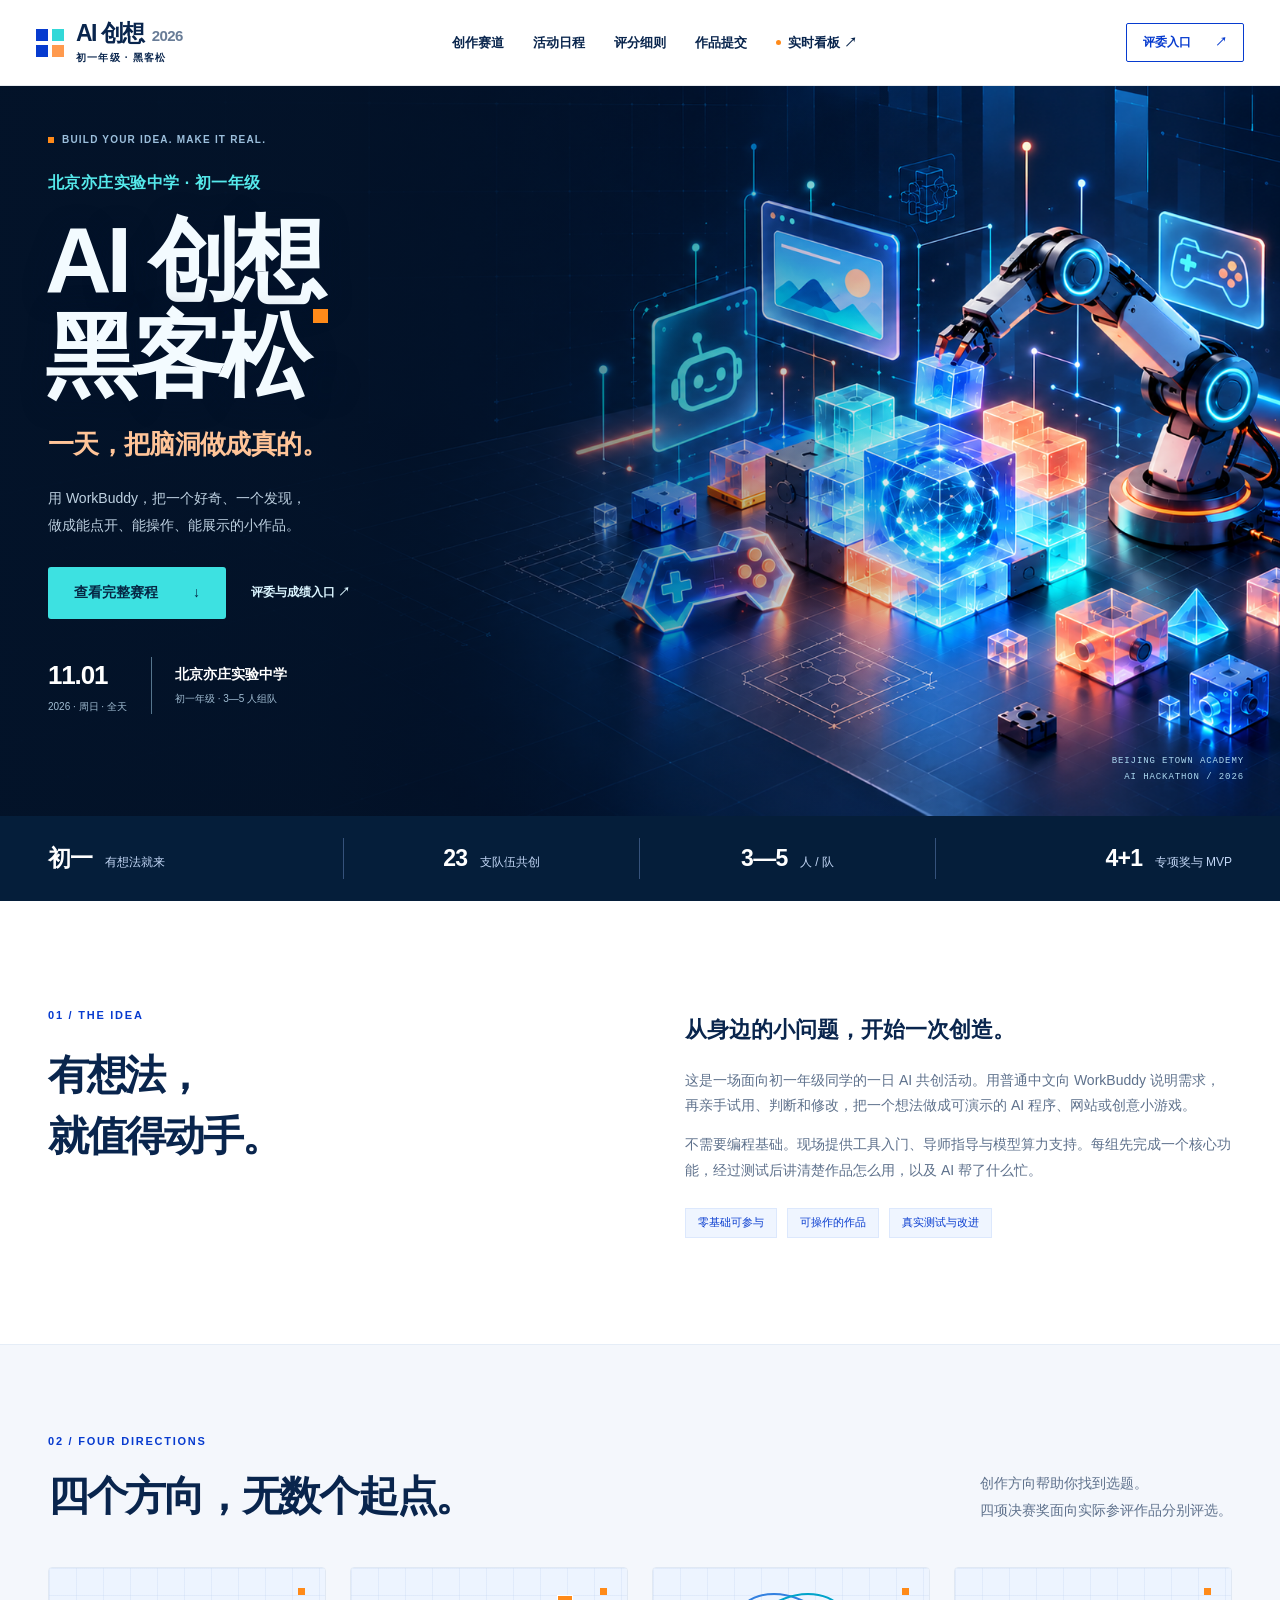
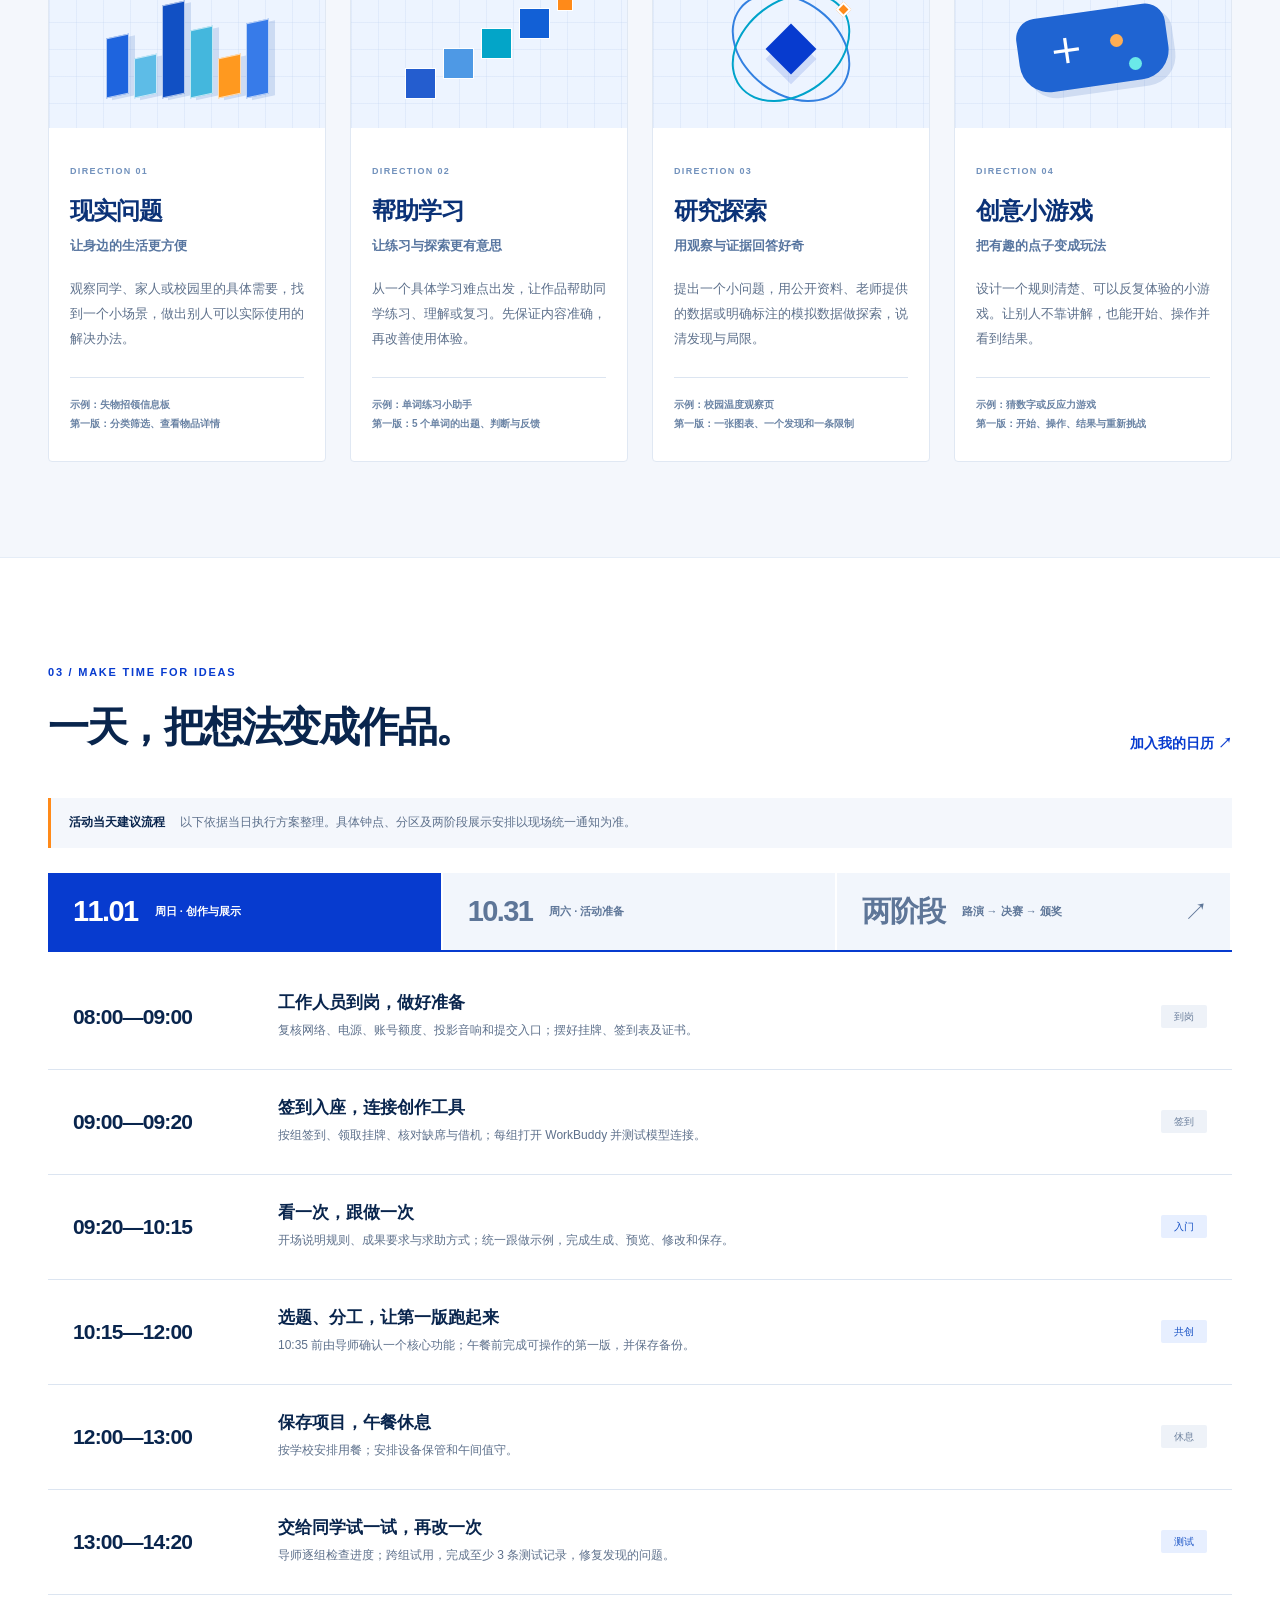
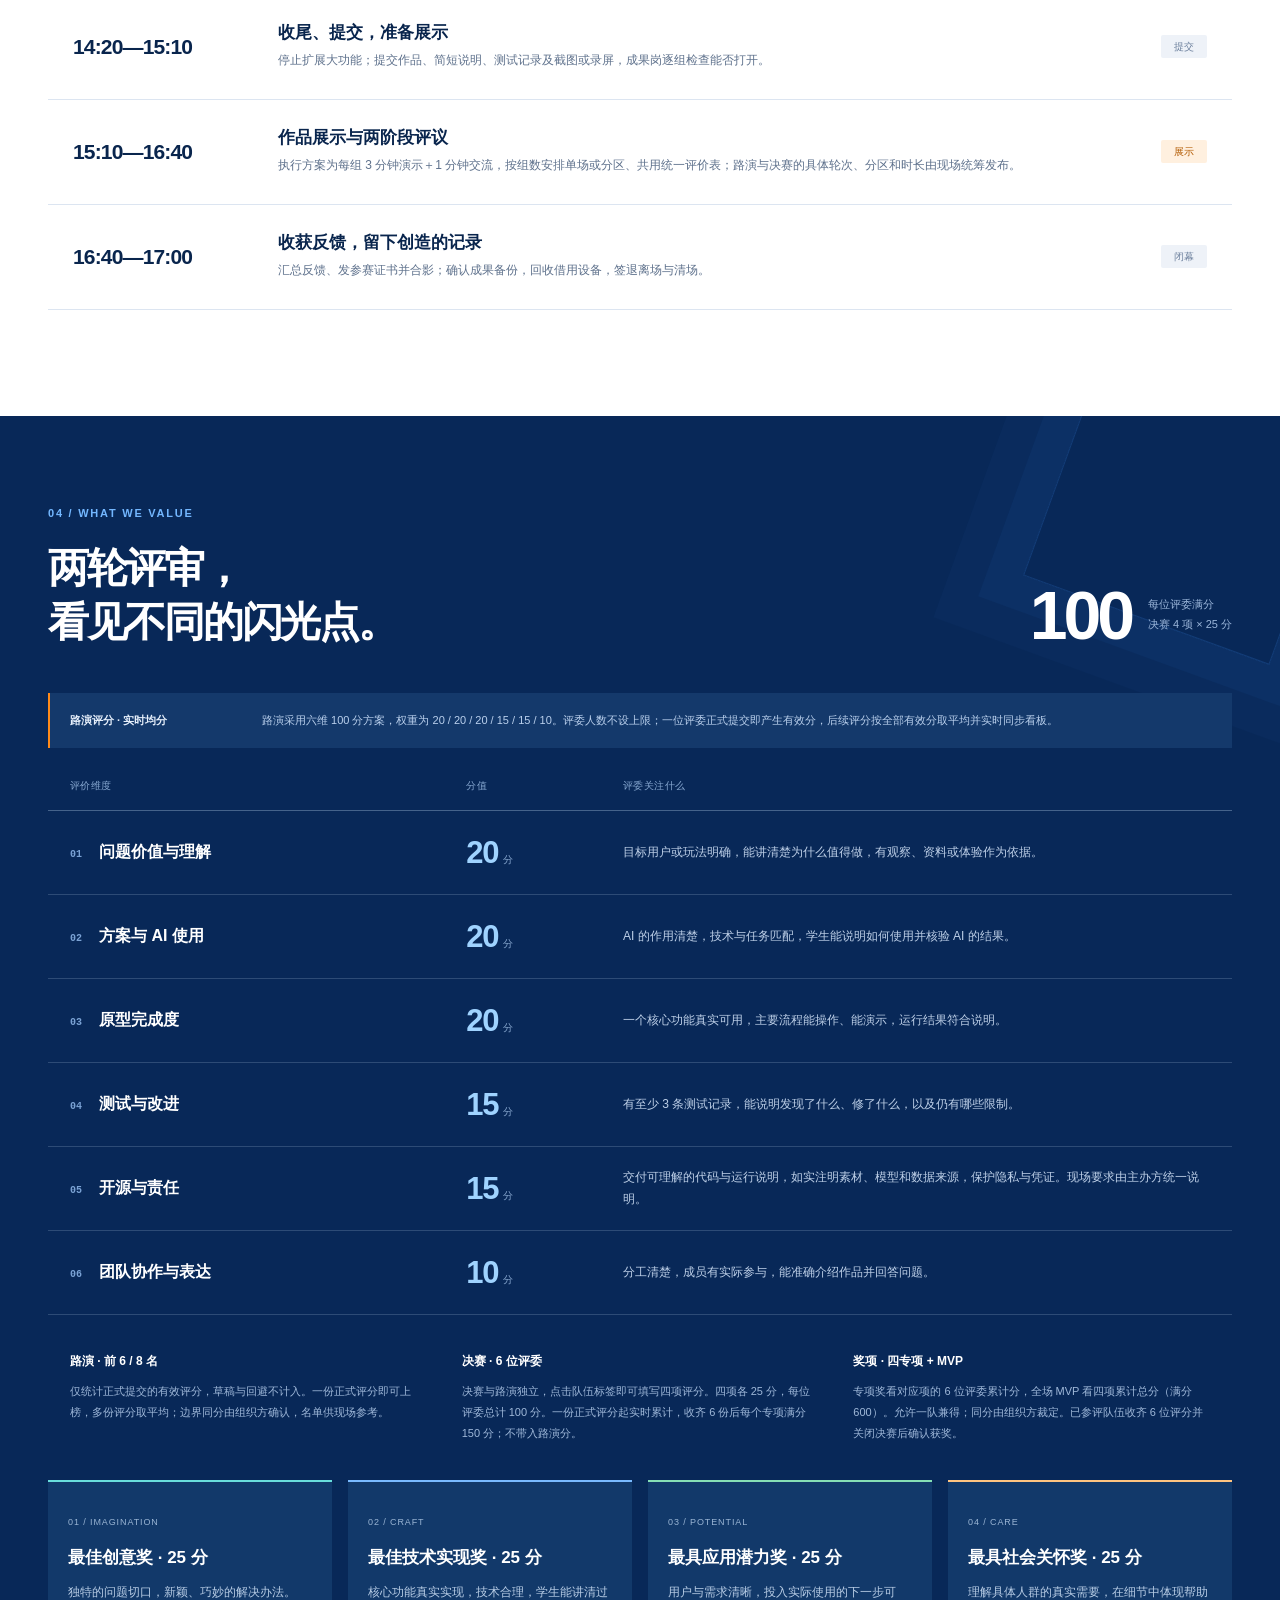
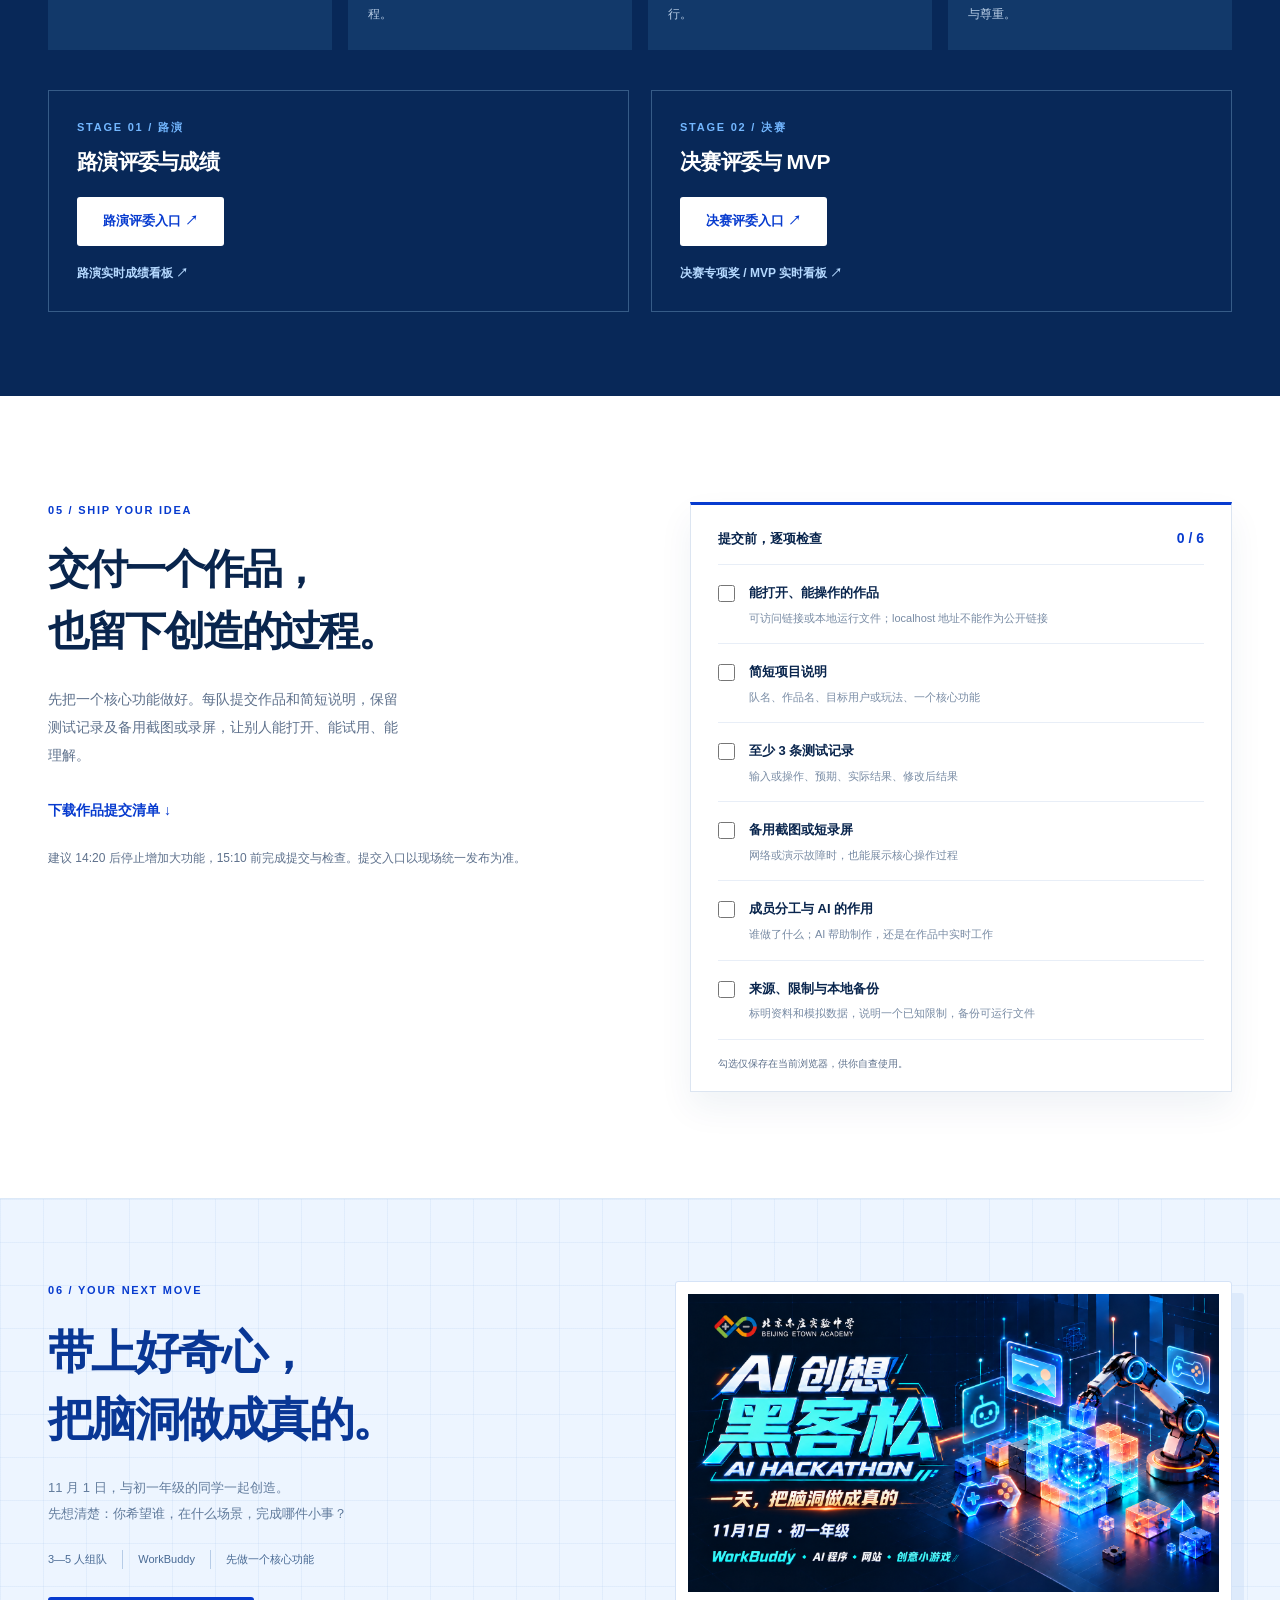
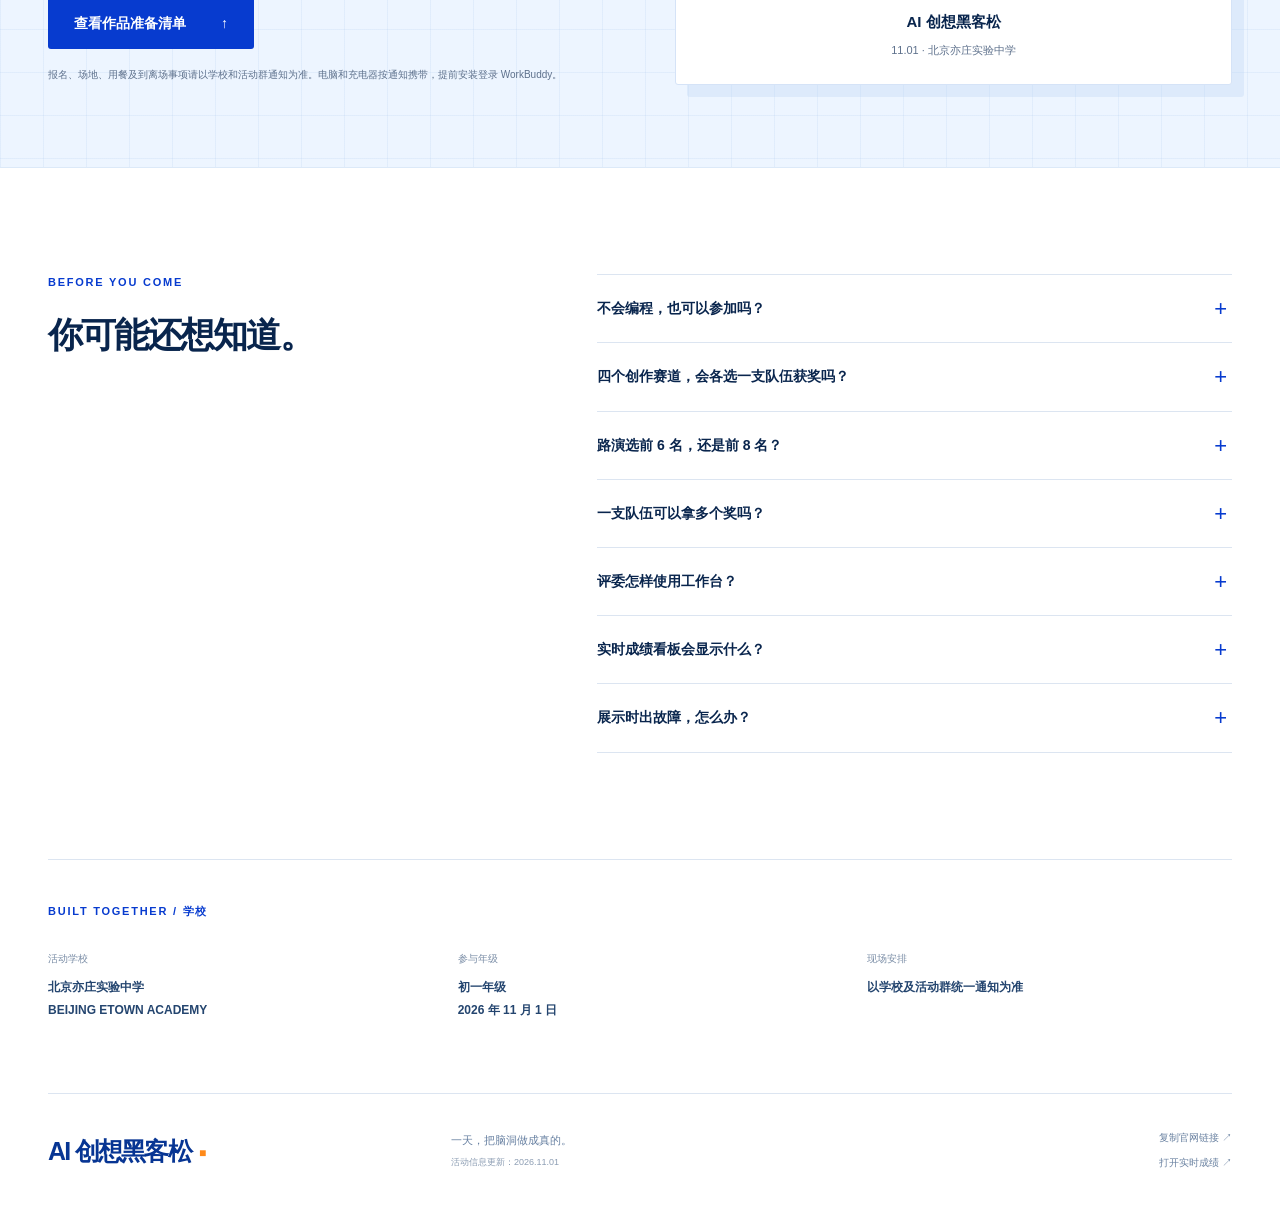
==== commit a0e52a4a: "Make judging independent with scheduled roadshow access" ====
--- a/index.html
+++ b/index.html
@@ -28,7 +28,7 @@
 </section>
 <div class="event-strip"><div class="wrap"><span><b>初一</b> 有想法就来</span><span><b>23</b> 支队伍共创</span><span><b>3—5</b> 人 / 队</span><span><b>4+1</b> 专项奖与 MVP</span></div></div>
 <section class="section wrap about" id="about"><div class="section-intro"><p class="eyebrow">01 / THE IDEA</p><h2>有想法，<br>就值得动手。</h2></div><div class="about-copy"><p class="lead">从身边的小问题，开始一次创造。</p><p>这是一场面向初一年级同学的一日 AI 共创活动。用普通中文向 WorkBuddy 说明需求，再亲手试用、判断和修改，把一个想法做成可演示的 AI 程序、网站或创意小游戏。</p><p>不需要编程基础。现场提供工具入门、导师指导与模型算力支持。每组先完成一个核心功能，经过测试后讲清楚作品怎么用，以及 AI 帮了什么忙。</p><div class="inline-tags"><span>零基础可参与</span><span>可操作的作品</span><span>真实测试与改进</span></div></div></section>
-<section class="tracks-section" id="tracks"><div class="wrap"><div class="section-heading"><div><p class="eyebrow">02 / FOUR DIRECTIONS</p><h2>四个方向，无数个起点。</h2></div><p>创作方向帮助你找到选题。<br>四项决赛奖面向全部入围作品分别评选。</p></div>
+<section class="tracks-section" id="tracks"><div class="wrap"><div class="section-heading"><div><p class="eyebrow">02 / FOUR DIRECTIONS</p><h2>四个方向，无数个起点。</h2></div><p>创作方向帮助你找到选题。<br>四项决赛奖面向实际参评作品分别评选。</p></div>
 <div class="track-grid">
 <article class="track"><div class="track-visual city" aria-hidden="true"><i></i><i></i><i></i><i></i><i></i><i></i></div><span class="track-number">DIRECTION 01</span><h3>现实问题</h3><p class="track-subtitle">让身边的生活更方便</p><p>观察同学、家人或校园里的具体需要，找到一个小场景，做出别人可以实际使用的解决办法。</p><div class="track-topics">示例：失物招领信息板<br>第一版：分类筛选、查看物品详情</div></article>
 <article class="track"><div class="track-visual learning" aria-hidden="true"><i></i><i></i><i></i><i></i><i></i></div><span class="track-number">DIRECTION 02</span><h3>帮助学习</h3><p class="track-subtitle">让练习与探索更有意思</p><p>从一个具体学习难点出发，让作品帮助同学练习、理解或复习。先保证内容准确，再改善使用体验。</p><div class="track-topics">示例：单词练习小助手<br>第一版：5 个单词的出题、判断与反馈</div></article>
@@ -50,7 +50,7 @@
 <div class="schedule-row"><time>16:40—17:00</time><div><h4>收获反馈，留下创造的记录</h4><p>汇总反馈、发参赛证书并合影；确认成果备份，回收借用设备，签退离场与清场。</p></div><span class="event-tag">闭幕</span></div>
 </div>
 <div class="schedule-panel" id="prepare" aria-labelledby="tab-prepare"><h3 class="sr-only">10月31日活动准备</h3><div class="schedule-row"><time>09:00</time><div><h4>线上说明 · 15—20 分钟</h4><p>说明到场、组队和电脑携带要求；提前安装登录 WorkBuddy；了解当天流程、提交要求及求助方式。</p></div><span class="event-tag">准备</span></div><div class="schedule-row"><time>下午</time><div><h4>广告公司布场 · 技术全流程检查</h4><p>安装主视觉、道旗、易拉宝与导视，摆放工位和桌牌；技术组跑通登录、创作、提交与投屏。</p></div><span class="event-tag blue">联调</span></div><p class="schedule-note">场地、设备和物料按最终报名名单配置；各岗位与联系方式由统筹教师统一确认。</p></div>
-<div class="schedule-panel" id="review" aria-labelledby="tab-review"><h3 class="sr-only">路演与决赛流程</h3><div class="review-callout"><span class="eyebrow">TWO STAGES / ONE DAY</span><h3>先选入围，再让不同优势被看见。</h3><p>创作赛道用于组织选题；路演面向全部参赛队综合评分，决赛面向冻结后的入围队伍，评选四个专项奖与全场 MVP。</p></div><div class="schedule-row"><time>第一阶段</time><div><h4>路演 · 综合评分选拔</h4><p>按 100 分制评审并汇总有效均分；选前 6 名或前 8 名进入决赛，由组织方在后台选择，默认 6 名。</p></div><span class="event-tag blue">入围</span></div><div class="schedule-row"><time>名单确认</time><div><h4>核对同分，冻结入围队伍</h4><p>边界同分由组织方确认。正式冻结后，入围名单不随后续路演评分自动变化。</p></div><span class="event-tag">确认</span></div><div class="schedule-row"><time>第二阶段</time><div><h4>决赛 · 四项评分与全场 MVP</h4><p>6 位评委各按创意、技术实现、应用潜力、社会关怀四项打分，每项 0—25 分。专项奖累计对应项（满分 150），全场 MVP 累计四项总分（满分 600）；路演分不带入，允许一队兼得。同分由组织方裁定。</p></div><span class="event-tag orange">颁奖</span></div><p class="schedule-note">两阶段展示均纳入当日展示评议安排；具体开始时间和轮次以现场通知为准。</p></div>
+<div class="schedule-panel" id="review" aria-labelledby="tab-review"><h3 class="sr-only">路演与决赛流程</h3><div class="review-callout"><span class="eyebrow">TWO STAGES / ONE DAY</span><h3>两轮独立评审，看见不同优势。</h3><p>创作赛道用于组织选题；路演面向全部参赛队综合评分，决赛使用独立工作台，直接选择队伍评选四个专项奖与全场 MVP，不等待路演名单同步。</p></div><div class="schedule-row"><time>第一阶段</time><div><h4>路演 · 综合评分选拔</h4><p>北京时间 11 月 1 日 13:00 自动开放路演。按 100 分制汇总有效均分，前 6 名或前 8 名供现场选拔参考，默认显示前 6 名。</p></div><span class="event-tag blue">入围</span></div><div class="schedule-row"><time>名单确认</time><div><h4>核对排名，独立开展决赛</h4><p>路演边界同分由组织方确认。决赛评委可直接点击全部队伍标签评分，两个工作台各自开放、各自统计。</p></div><span class="event-tag">确认</span></div><div class="schedule-row"><time>第二阶段</time><div><h4>决赛 · 四项评分与全场 MVP</h4><p>6 位评委各按创意、技术实现、应用潜力、社会关怀四项打分，每项 0—25 分。专项奖累计对应项（满分 150），全场 MVP 累计四项总分（满分 600）；路演分不带入，允许一队兼得。同分由组织方裁定。</p></div><span class="event-tag orange">颁奖</span></div><p class="schedule-note">两阶段展示均纳入当日展示评议安排；具体开始时间和轮次以现场通知为准。</p></div>
 </section>
 <section class="judging-section" id="judging"><div class="wrap"><div class="section-heading"><div><p class="eyebrow">04 / WHAT WE VALUE</p><h2>两轮评审，<br>看见不同的闪光点。</h2></div><div class="score-total"><strong>100</strong><span>每位评委满分<br>决赛 4 项 × 25 分</span></div></div>
 <p class="rules-notice"><strong>路演评分 · 实时均分</strong>路演采用六维 100 分方案，权重为 20 / 20 / 20 / 15 / 15 / 10。评委人数不设上限；一位评委正式提交即产生有效分，后续评分按全部有效分取平均并实时同步看板。</p>
@@ -62,13 +62,13 @@
 <div class="score-row" role="row"><h3 role="cell"><span>05</span>开源与责任</h3><strong role="cell">15<small>分</small></strong><p role="cell">交付可理解的代码与运行说明，如实注明素材、模型和数据来源，保护隐私与凭证。现场要求由主办方统一说明。</p></div>
 <div class="score-row" role="row"><h3 role="cell"><span>06</span>团队协作与表达</h3><strong role="cell">10<small>分</small></strong><p role="cell">分工清楚，成员有实际参与，能准确介绍作品并回答问题。</p></div>
 </div>
-<div class="judging-notes"><p><strong>路演 · 前 6 / 8 名</strong>仅统计正式提交的有效评分，草稿与回避不计入。一份正式评分即可上榜，多份评分取平均；边界同分须组织方确认，再冻结入围名单。</p><p><strong>决赛 · 6 位评委</strong>仅对冻结的入围队伍重新评分。四项各 25 分，每位评委总计 100 分。一份正式评分起实时累计，收齐 6 份后每个专项满分 150 分；不带入路演分。</p><p><strong>奖项 · 四专项 + MVP</strong>专项奖看对应项的 6 位评委累计分，全场 MVP 看四项累计总分（满分 600）。允许一队兼得；同分由组织方裁定。收齐全部评分并关闭决赛后确认获奖。</p></div>
+<div class="judging-notes"><p><strong>路演 · 前 6 / 8 名</strong>仅统计正式提交的有效评分，草稿与回避不计入。一份正式评分即可上榜，多份评分取平均；边界同分由组织方确认，名单供现场参考。</p><p><strong>决赛 · 6 位评委</strong>决赛与路演独立，点击队伍标签即可填写四项评分。四项各 25 分，每位评委总计 100 分。一份正式评分起实时累计，收齐 6 份后每个专项满分 150 分；不带入路演分。</p><p><strong>奖项 · 四专项 + MVP</strong>专项奖看对应项的 6 位评委累计分，全场 MVP 看四项累计总分（满分 600）。允许一队兼得；同分由组织方裁定。已参评队伍收齐 6 位评分并关闭决赛后确认获奖。</p></div>
 <div class="award-grid"><article><span>01 / IMAGINATION</span><h3>最佳创意奖 · 25 分</h3><p>独特的问题切口，新颖、巧妙的解决办法。</p></article><article><span>02 / CRAFT</span><h3>最佳技术实现奖 · 25 分</h3><p>核心功能真实实现，技术合理，学生能讲清过程。</p></article><article><span>03 / POTENTIAL</span><h3>最具应用潜力奖 · 25 分</h3><p>用户与需求清晰，投入实际使用的下一步可行。</p></article><article><span>04 / CARE</span><h3>最具社会关怀奖 · 25 分</h3><p>理解具体人群的真实需要，在细节中体现帮助与尊重。</p></article></div>
 <div id="judge-access" class="access-grid" aria-label="评委与实时成绩入口"><div><p class="eyebrow">STAGE 01 / 路演</p><h3>路演评委与成绩</h3><a class="button primary" href="https://8.141.114.201/chuyi/platform.html#judge-roadshow">路演评委入口 ↗</a><a class="text-link" href="https://8.141.114.201/chuyi/platform.html#board-roadshow">路演实时成绩看板 ↗</a></div><div><p class="eyebrow">STAGE 02 / 决赛</p><h3>决赛评委与 MVP</h3><a class="button primary" href="https://8.141.114.201/chuyi/platform.html#judge-final">决赛评委入口 ↗</a><a class="text-link" href="https://8.141.114.201/chuyi/platform.html#board-final">决赛专项奖 / MVP 实时看板 ↗</a></div></div>
 </div></section>
 <section class="section wrap submission-section" id="submission"><div class="submission-copy"><p class="eyebrow">05 / SHIP YOUR IDEA</p><h2>交付一个作品，<br>也留下创造的过程。</h2><p>先把一个核心功能做好。每队提交作品和简短说明，保留测试记录及备用截图或录屏，让别人能打开、能试用、能理解。</p><a class="text-link" href="downloads/submission-checklist.txt" download>下载作品提交清单 ↓</a><p class="small-note">建议 14:20 后停止增加大功能，15:10 前完成提交与检查。提交入口以现场统一发布为准。</p></div><div class="checklist" aria-label="作品提交自查清单"><p class="checklist-heading">提交前，逐项检查 <span id="check-count">0 / 6</span></p><label><input type="checkbox" data-check="prototype"><span><strong>能打开、能操作的作品</strong><small>可访问链接或本地运行文件；localhost 地址不能作为公开链接</small></span></label><label><input type="checkbox" data-check="summary"><span><strong>简短项目说明</strong><small>队名、作品名、目标用户或玩法、一个核心功能</small></span></label><label><input type="checkbox" data-check="tests"><span><strong>至少 3 条测试记录</strong><small>输入或操作、预期、实际结果、修改后结果</small></span></label><label><input type="checkbox" data-check="backup"><span><strong>备用截图或短录屏</strong><small>网络或演示故障时，也能展示核心操作过程</small></span></label><label><input type="checkbox" data-check="team"><span><strong>成员分工与 AI 的作用</strong><small>谁做了什么；AI 帮助制作，还是在作品中实时工作</small></span></label><label><input type="checkbox" data-check="sources"><span><strong>来源、限制与本地备份</strong><small>标明资料和模拟数据，说明一个已知限制，备份可运行文件</small></span></label><p class="small-note">勾选仅保存在当前浏览器，供你自查使用。</p></div></section>
 <section class="join-section" id="join"><div class="wrap join-grid"><div><p class="eyebrow">06 / YOUR NEXT MOVE</p><h2>带上好奇心，<br>把脑洞做成真的。</h2><p>11 月 1 日，与初一年级的同学一起创造。<br>先想清楚：你希望谁，在什么场景，完成哪件小事？</p><div class="join-facts"><span>3—5 人组队</span><span>WorkBuddy</span><span>先做一个核心功能</span></div><a class="button primary" href="#submission">查看作品准备清单 <span>↑</span></a><p class="small-note">报名、场地、用餐及到离场事项请以学校和活动群通知为准。电脑和充电器按通知携带，提前安装登录 WorkBuddy。</p></div><div class="key-visual-card"><img src="assets/chuyi-key-visual.png" width="1672" height="941" alt="AI创想黑客松主视觉：机械臂与青蓝发光积木，一天，把脑洞做成真的；11月1日，初一年级" loading="lazy"><strong>AI 创想黑客松</strong><span>11.01 · 北京亦庄实验中学</span></div></div></section>
-<section class="section wrap faq-section"><div><p class="eyebrow">BEFORE YOU COME</p><h2>你可能还想知道。</h2></div><div class="faq-list"><details><summary>不会编程，也可以参加吗？</summary><p>可以。活动欢迎零编程基础的初一年级同学。你可以用普通中文向 WorkBuddy 说明需求，参与选题、设计、试用与修改；成员都要理解自己的作品。</p></details><details><summary>四个创作赛道，会各选一支队伍获奖吗？</summary><p>创作方向和决赛奖项分别设置。现实问题、帮助学习、研究探索、创意小游戏用于选题；决赛对全部冻结的入围队伍按四项各 25 分评分，各项累计最高者获专项奖，四项累计总分最高者获全场 MVP。</p></details><details><summary>路演选前 6 名，还是前 8 名？</summary><p>组织方可在后台选择 6 或 8 个名额，当前默认 6 个。路演一位评委正式提交后即显示有效均分，评委人数不设上限；边界同分须组织方确认，并冻结入围名单后进入决赛。</p></details><details><summary>一支队伍可以拿多个奖吗？</summary><p>可以。决赛的最佳创意、最佳技术实现、最具应用潜力、最具社会关怀四项独立评选，路演分不带入，同一队可在不同奖项中获奖，并参与全场 MVP 总分评选。同分由组织方裁定。</p></details><details><summary>评委怎样使用工作台？</summary><p>使用主办方发放的评委登录码，进入对应的路演或决赛入口。评分可保存草稿，确认后正式提交；只有正式提交的有效评分参与统计。请按分配的阶段和队伍评分，利益相关时使用回避。</p></details><details><summary>实时成绩看板会显示什么？</summary><p>路演看板在第一份正式评分提交后显示综合均分，更多评分提交后实时更新平均分；决赛看板从第一份正式评分起显示四项累计分、MVP 总分与已提交人数，未满 6 位标为暂定，收齐后再由组织方确认。看板不公开评委身份、单份评分及评语，最终入围和获奖结果以组织方确认为准。</p></details><details><summary>展示时出故障，怎么办？</summary><p>提前测试链接并保留本地备份。遇到临时故障，可以使用截图或短录屏展示真实完成的功能；如实说明演示数据、未完成部分及作品局限，并向技术组求助。</p></details></div></section>
+<section class="section wrap faq-section"><div><p class="eyebrow">BEFORE YOU COME</p><h2>你可能还想知道。</h2></div><div class="faq-list"><details><summary>不会编程，也可以参加吗？</summary><p>可以。活动欢迎零编程基础的初一年级同学。你可以用普通中文向 WorkBuddy 说明需求，参与选题、设计、试用与修改；成员都要理解自己的作品。</p></details><details><summary>四个创作赛道，会各选一支队伍获奖吗？</summary><p>创作方向和决赛奖项分别设置。现实问题、帮助学习、研究探索、创意小游戏用于选题；决赛独立提供全部队伍标签，按四项各 25 分评分，各项累计最高者获专项奖，四项累计总分最高者获全场 MVP。</p></details><details><summary>路演选前 6 名，还是前 8 名？</summary><p>组织方可在后台选择 6 或 8 个名额，当前默认 6 个。路演一位评委正式提交后即显示有效均分，评委人数不设上限；边界同分由组织方确认；决赛工作台不受该名单限制。</p></details><details><summary>一支队伍可以拿多个奖吗？</summary><p>可以。决赛的最佳创意、最佳技术实现、最具应用潜力、最具社会关怀四项独立评选，路演分不带入，同一队可在不同奖项中获奖，并参与全场 MVP 总分评选。同分由组织方裁定。</p></details><details><summary>评委怎样使用工作台？</summary><p>使用主办方发放的统一邀请码进入。路演无需选择身份，系统在当前浏览器自动记住独立评委；决赛选择自己的评委编号，再点队伍标签填写四项分数。评分可保存草稿，确认后正式提交；只有正式提交的有效评分参与统计。路演在 11 月 1 日 13:00 自动开放，决赛独立开放。利益相关时使用回避。</p></details><details><summary>实时成绩看板会显示什么？</summary><p>看板约每 1 秒自动更新。路演第一份正式评分即显示综合均分，更多评分提交后重新计算平均分；决赛看板从第一份正式评分起显示四项累计分、MVP 总分与已提交人数，未满 6 位标为暂定，收齐后再由组织方确认。看板不公开评委身份、单份评分及评语，最终入围和获奖结果以组织方确认为准。</p></details><details><summary>展示时出故障，怎么办？</summary><p>提前测试链接并保留本地备份。遇到临时故障，可以使用截图或短录屏展示真实完成的功能；如实说明演示数据、未完成部分及作品局限，并向技术组求助。</p></details></div></section>
 <section class="organizers wrap"><p class="eyebrow">BUILT TOGETHER / 学校</p><dl><div><dt>活动学校</dt><dd>北京亦庄实验中学<br>BEIJING ETOWN ACADEMY</dd></div><div><dt>参与年级</dt><dd>初一年级<br>2026 年 11 月 1 日</dd></div><div><dt>现场安排</dt><dd>以学校及活动群统一通知为准</dd></div></dl></section>
 </main>
 <footer class="site-footer wrap"><a class="footer-title" href="#">AI 创想黑客松<span>■</span></a><p>一天，把脑洞做成真的。<br><small>活动信息更新：2026.11.01</small></p><div><button class="text-link" id="share-button">复制官网链接 ↗</button><a href="https://8.141.114.201/chuyi/platform.html#board-roadshow">打开实时成绩 ↗</a></div></footer><div class="toast" id="toast" role="status" aria-live="polite"></div>
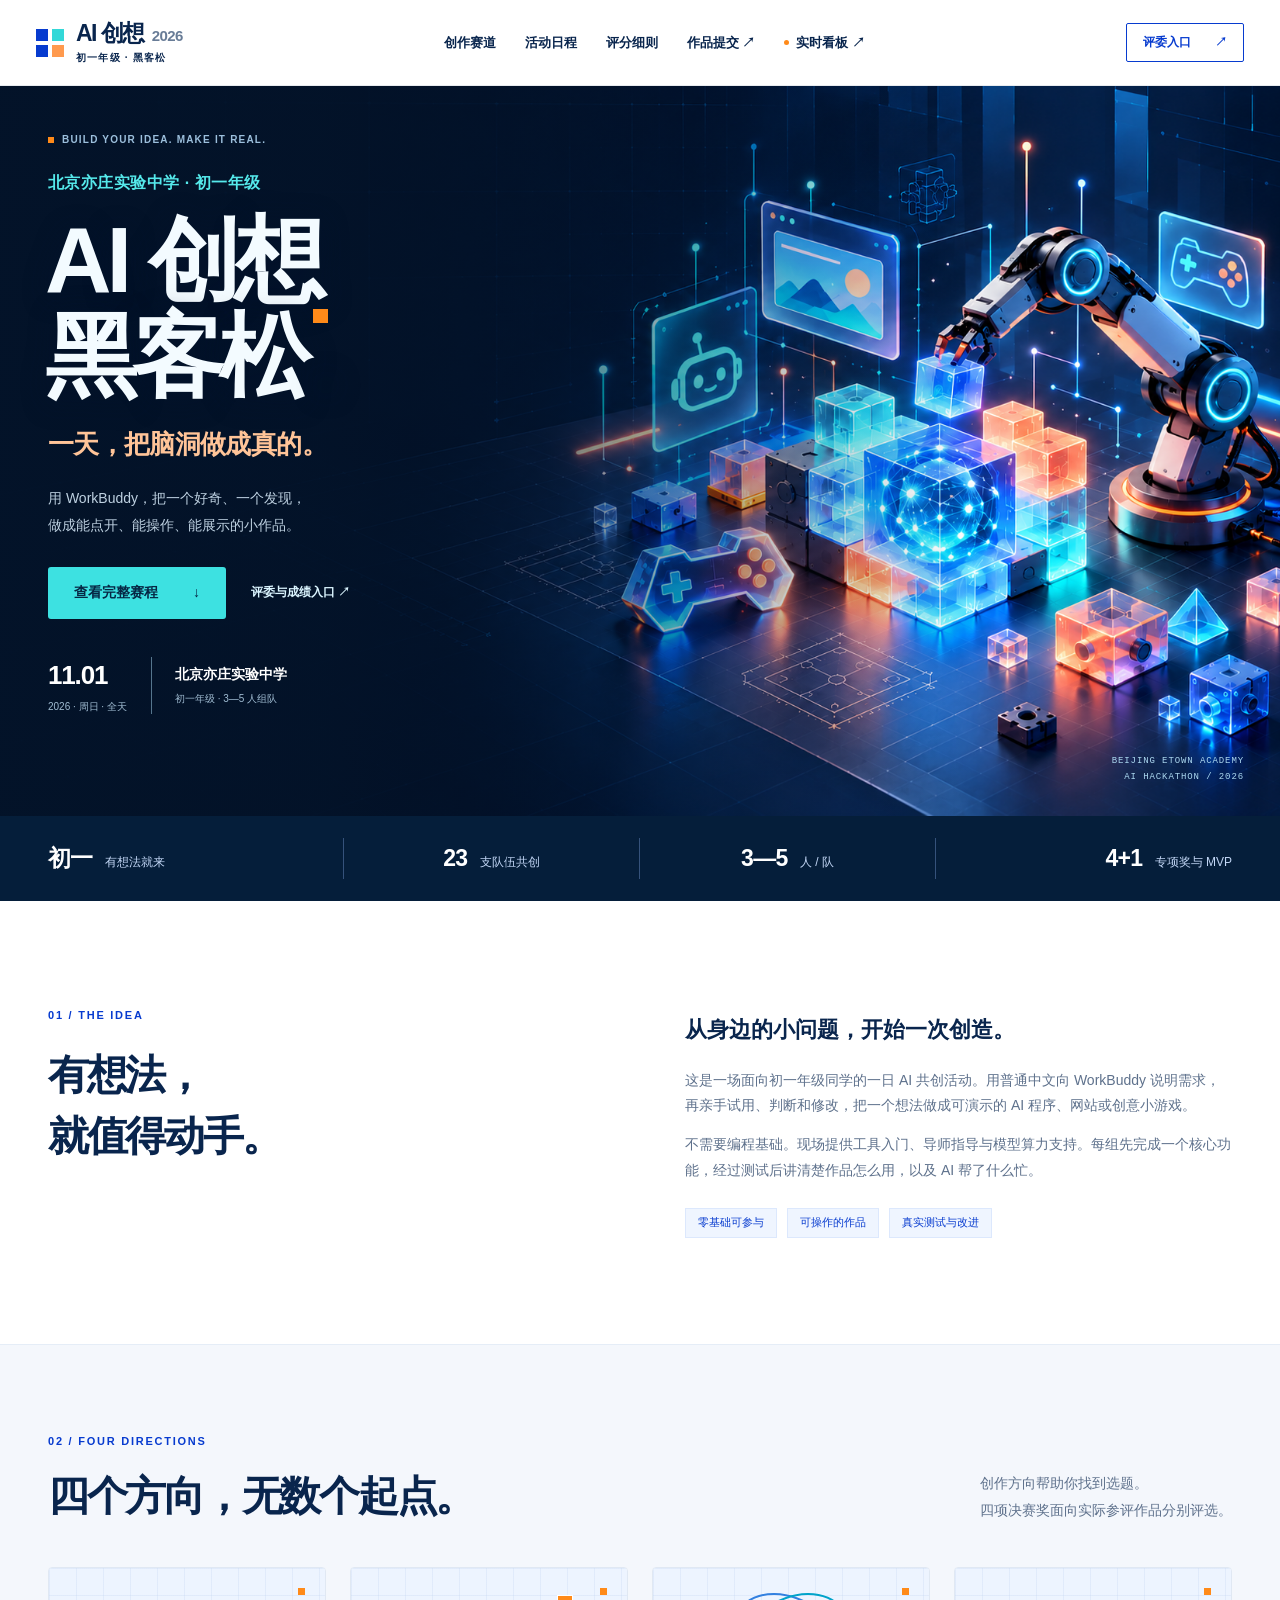
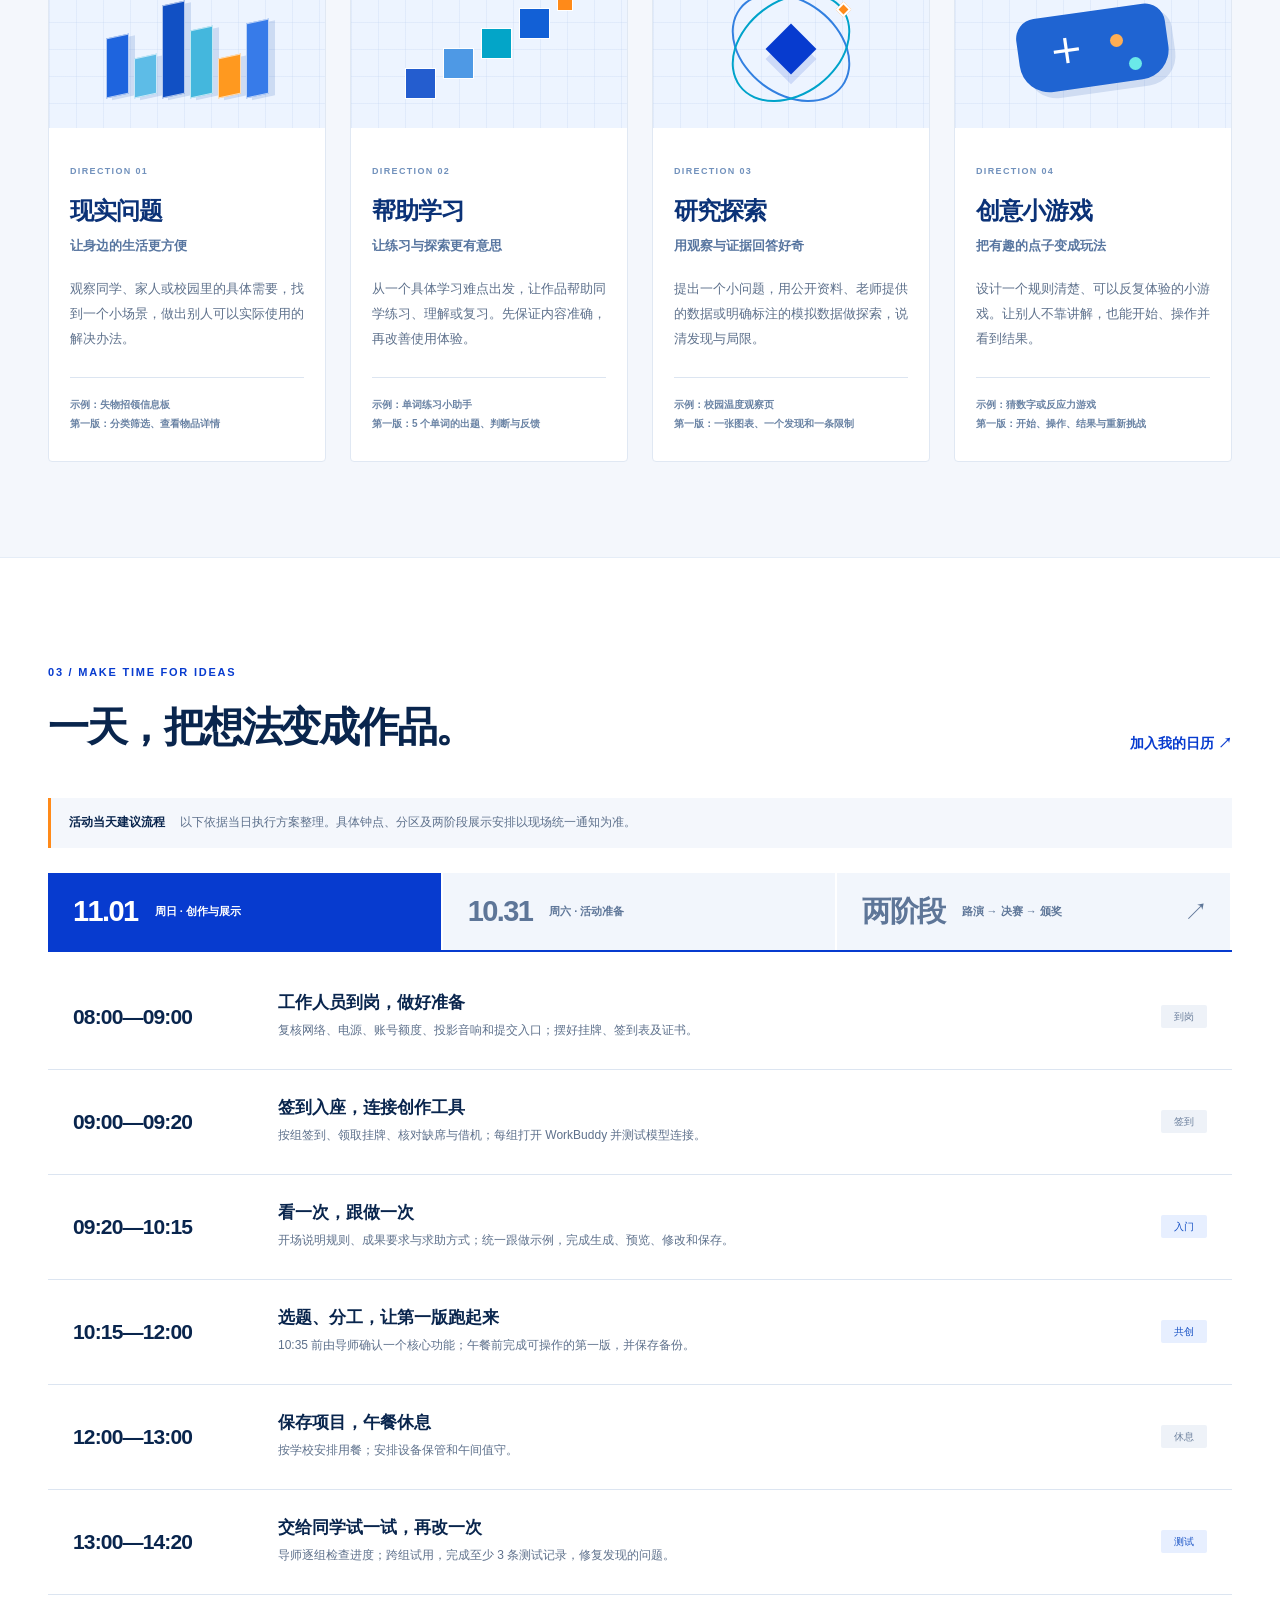
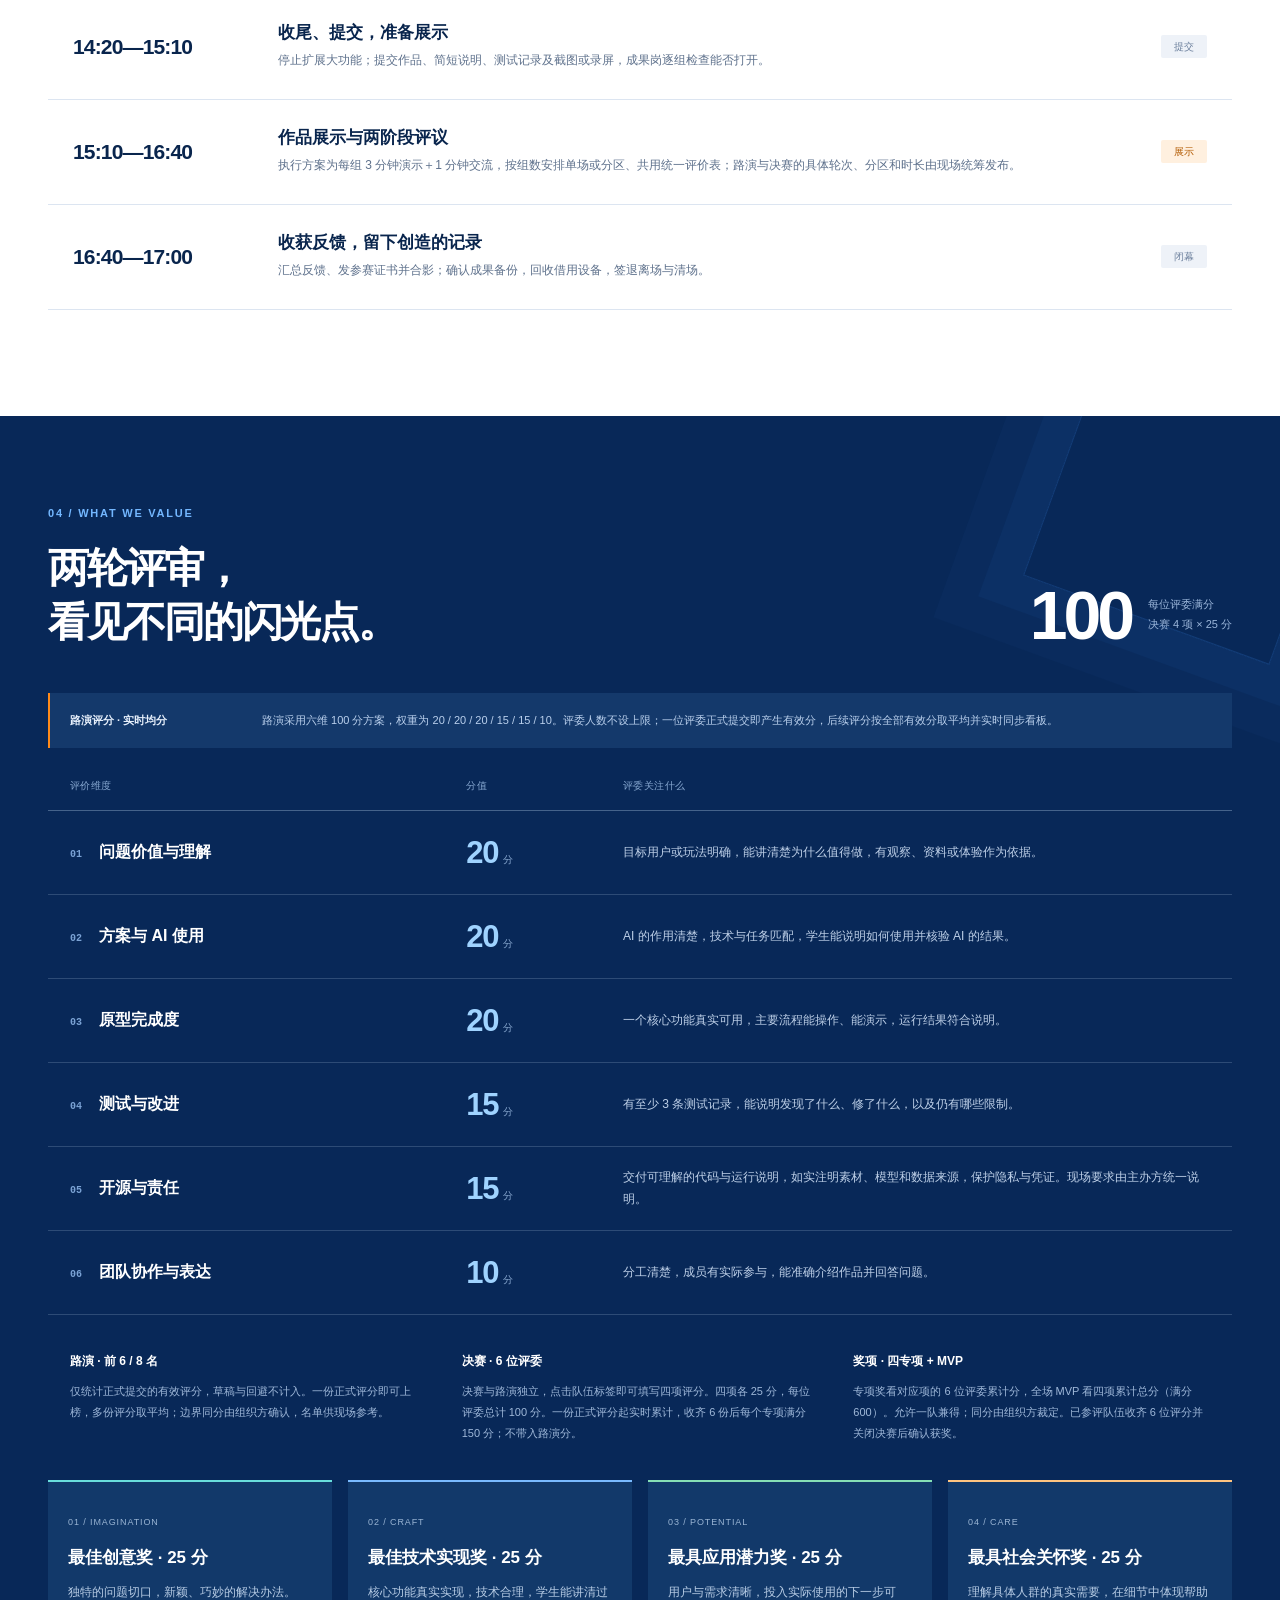
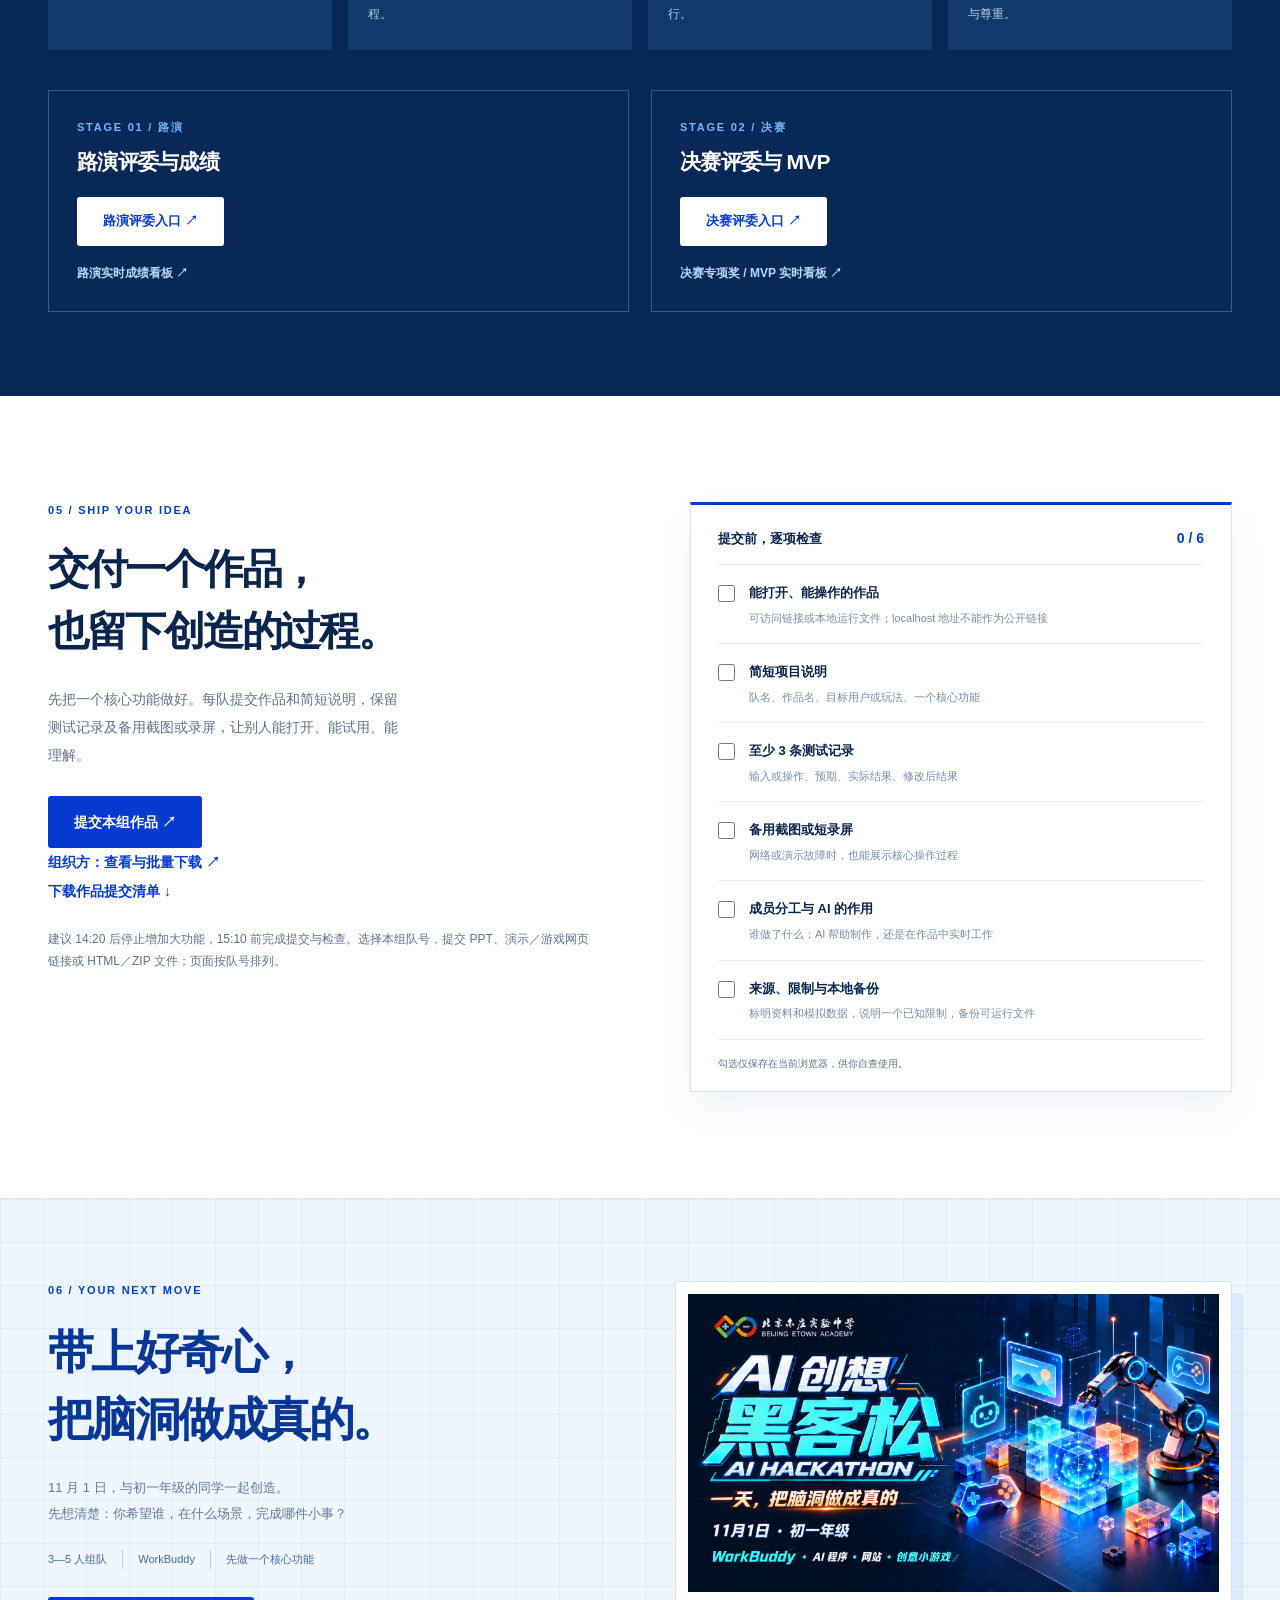
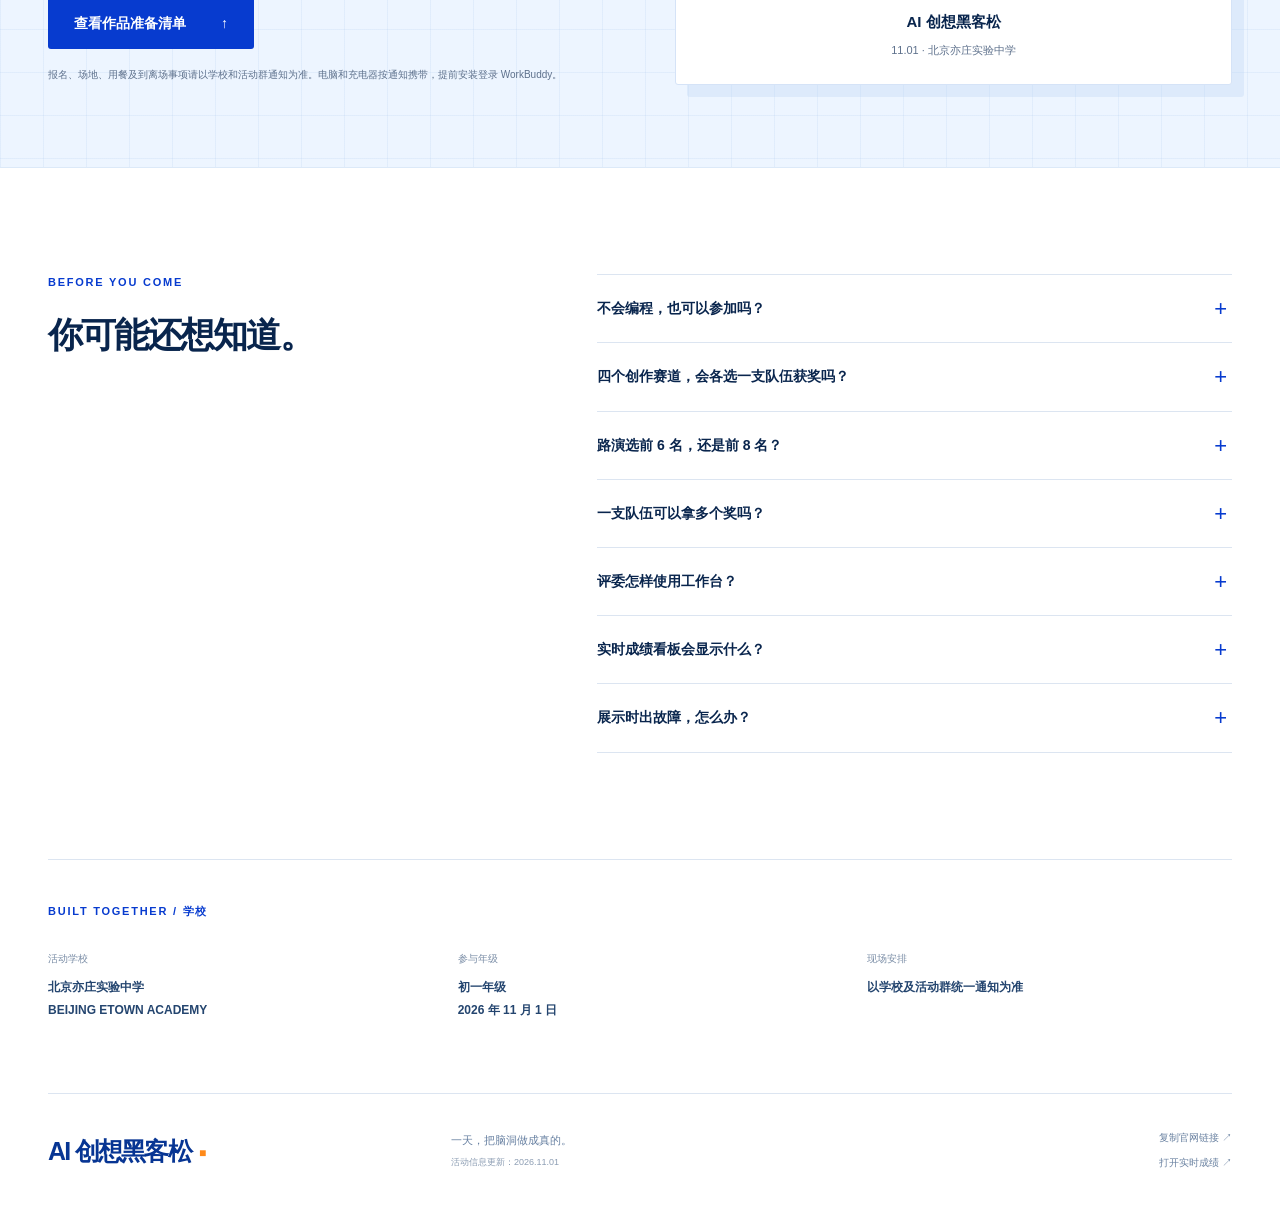
==== commit f1f60cba: "Add student project submissions and batch team downloads" ====
--- a/index.html
+++ b/index.html
@@ -12,7 +12,7 @@
 <header class="site-header">
 <a class="brand" href="#" aria-label="AI创想黑客松首页"><span class="brand-mark" aria-hidden="true"><i></i><i></i><i></i><i></i></span><span><strong>AI 创想 <span class="brand-year">2026</span></strong><small>初一年级 · 黑客松</small></span></a>
 <button class="menu-toggle" aria-expanded="false" aria-controls="main-nav">菜单 <span>＋</span></button>
-<nav id="main-nav" aria-label="主导航"><a href="#tracks">创作赛道</a><a href="#schedule">活动日程</a><a href="#judging">评分细则</a><a href="#submission">作品提交</a><a href="https://8.141.114.201/chuyi/platform.html#board-roadshow" class="nav-live"><span class="status-dot"></span>实时看板 ↗</a></nav>
+<nav id="main-nav" aria-label="主导航"><a href="#tracks">创作赛道</a><a href="#schedule">活动日程</a><a href="#judging">评分细则</a><a href="https://8.141.114.201/chuyi/submit.html">作品提交 ↗</a><a href="https://8.141.114.201/chuyi/platform.html#board-roadshow" class="nav-live"><span class="status-dot"></span>实时看板 ↗</a></nav>
 <a class="header-cta" href="#judge-access">评委入口 <span>↗</span></a>
 </header>
 <main id="main">
@@ -66,7 +66,7 @@
 <div class="award-grid"><article><span>01 / IMAGINATION</span><h3>最佳创意奖 · 25 分</h3><p>独特的问题切口，新颖、巧妙的解决办法。</p></article><article><span>02 / CRAFT</span><h3>最佳技术实现奖 · 25 分</h3><p>核心功能真实实现，技术合理，学生能讲清过程。</p></article><article><span>03 / POTENTIAL</span><h3>最具应用潜力奖 · 25 分</h3><p>用户与需求清晰，投入实际使用的下一步可行。</p></article><article><span>04 / CARE</span><h3>最具社会关怀奖 · 25 分</h3><p>理解具体人群的真实需要，在细节中体现帮助与尊重。</p></article></div>
 <div id="judge-access" class="access-grid" aria-label="评委与实时成绩入口"><div><p class="eyebrow">STAGE 01 / 路演</p><h3>路演评委与成绩</h3><a class="button primary" href="https://8.141.114.201/chuyi/platform.html#judge-roadshow">路演评委入口 ↗</a><a class="text-link" href="https://8.141.114.201/chuyi/platform.html#board-roadshow">路演实时成绩看板 ↗</a></div><div><p class="eyebrow">STAGE 02 / 决赛</p><h3>决赛评委与 MVP</h3><a class="button primary" href="https://8.141.114.201/chuyi/platform.html#judge-final">决赛评委入口 ↗</a><a class="text-link" href="https://8.141.114.201/chuyi/platform.html#board-final">决赛专项奖 / MVP 实时看板 ↗</a></div></div>
 </div></section>
-<section class="section wrap submission-section" id="submission"><div class="submission-copy"><p class="eyebrow">05 / SHIP YOUR IDEA</p><h2>交付一个作品，<br>也留下创造的过程。</h2><p>先把一个核心功能做好。每队提交作品和简短说明，保留测试记录及备用截图或录屏，让别人能打开、能试用、能理解。</p><a class="text-link" href="downloads/submission-checklist.txt" download>下载作品提交清单 ↓</a><p class="small-note">建议 14:20 后停止增加大功能，15:10 前完成提交与检查。提交入口以现场统一发布为准。</p></div><div class="checklist" aria-label="作品提交自查清单"><p class="checklist-heading">提交前，逐项检查 <span id="check-count">0 / 6</span></p><label><input type="checkbox" data-check="prototype"><span><strong>能打开、能操作的作品</strong><small>可访问链接或本地运行文件；localhost 地址不能作为公开链接</small></span></label><label><input type="checkbox" data-check="summary"><span><strong>简短项目说明</strong><small>队名、作品名、目标用户或玩法、一个核心功能</small></span></label><label><input type="checkbox" data-check="tests"><span><strong>至少 3 条测试记录</strong><small>输入或操作、预期、实际结果、修改后结果</small></span></label><label><input type="checkbox" data-check="backup"><span><strong>备用截图或短录屏</strong><small>网络或演示故障时，也能展示核心操作过程</small></span></label><label><input type="checkbox" data-check="team"><span><strong>成员分工与 AI 的作用</strong><small>谁做了什么；AI 帮助制作，还是在作品中实时工作</small></span></label><label><input type="checkbox" data-check="sources"><span><strong>来源、限制与本地备份</strong><small>标明资料和模拟数据，说明一个已知限制，备份可运行文件</small></span></label><p class="small-note">勾选仅保存在当前浏览器，供你自查使用。</p></div></section>
+<section class="section wrap submission-section" id="submission"><div class="submission-copy"><p class="eyebrow">05 / SHIP YOUR IDEA</p><h2>交付一个作品，<br>也留下创造的过程。</h2><p>先把一个核心功能做好。每队提交作品和简短说明，保留测试记录及备用截图或录屏，让别人能打开、能试用、能理解。</p><a class="button primary" href="https://8.141.114.201/chuyi/submit.html">提交本组作品 ↗</a><br><a class="text-link" href="https://8.141.114.201/chuyi/submit.html#admin">组织方：查看与批量下载 ↗</a><br><a class="text-link" href="downloads/submission-checklist.txt" download>下载作品提交清单 ↓</a><p class="small-note">建议 14:20 后停止增加大功能，15:10 前完成提交与检查。选择本组队号，提交 PPT、演示／游戏网页链接或 HTML／ZIP 文件；页面按队号排列。</p></div><div class="checklist" aria-label="作品提交自查清单"><p class="checklist-heading">提交前，逐项检查 <span id="check-count">0 / 6</span></p><label><input type="checkbox" data-check="prototype"><span><strong>能打开、能操作的作品</strong><small>可访问链接或本地运行文件；localhost 地址不能作为公开链接</small></span></label><label><input type="checkbox" data-check="summary"><span><strong>简短项目说明</strong><small>队名、作品名、目标用户或玩法、一个核心功能</small></span></label><label><input type="checkbox" data-check="tests"><span><strong>至少 3 条测试记录</strong><small>输入或操作、预期、实际结果、修改后结果</small></span></label><label><input type="checkbox" data-check="backup"><span><strong>备用截图或短录屏</strong><small>网络或演示故障时，也能展示核心操作过程</small></span></label><label><input type="checkbox" data-check="team"><span><strong>成员分工与 AI 的作用</strong><small>谁做了什么；AI 帮助制作，还是在作品中实时工作</small></span></label><label><input type="checkbox" data-check="sources"><span><strong>来源、限制与本地备份</strong><small>标明资料和模拟数据，说明一个已知限制，备份可运行文件</small></span></label><p class="small-note">勾选仅保存在当前浏览器，供你自查使用。</p></div></section>
 <section class="join-section" id="join"><div class="wrap join-grid"><div><p class="eyebrow">06 / YOUR NEXT MOVE</p><h2>带上好奇心，<br>把脑洞做成真的。</h2><p>11 月 1 日，与初一年级的同学一起创造。<br>先想清楚：你希望谁，在什么场景，完成哪件小事？</p><div class="join-facts"><span>3—5 人组队</span><span>WorkBuddy</span><span>先做一个核心功能</span></div><a class="button primary" href="#submission">查看作品准备清单 <span>↑</span></a><p class="small-note">报名、场地、用餐及到离场事项请以学校和活动群通知为准。电脑和充电器按通知携带，提前安装登录 WorkBuddy。</p></div><div class="key-visual-card"><img src="assets/chuyi-key-visual.png" width="1672" height="941" alt="AI创想黑客松主视觉：机械臂与青蓝发光积木，一天，把脑洞做成真的；11月1日，初一年级" loading="lazy"><strong>AI 创想黑客松</strong><span>11.01 · 北京亦庄实验中学</span></div></div></section>
 <section class="section wrap faq-section"><div><p class="eyebrow">BEFORE YOU COME</p><h2>你可能还想知道。</h2></div><div class="faq-list"><details><summary>不会编程，也可以参加吗？</summary><p>可以。活动欢迎零编程基础的初一年级同学。你可以用普通中文向 WorkBuddy 说明需求，参与选题、设计、试用与修改；成员都要理解自己的作品。</p></details><details><summary>四个创作赛道，会各选一支队伍获奖吗？</summary><p>创作方向和决赛奖项分别设置。现实问题、帮助学习、研究探索、创意小游戏用于选题；决赛独立提供全部队伍标签，按四项各 25 分评分，各项累计最高者获专项奖，四项累计总分最高者获全场 MVP。</p></details><details><summary>路演选前 6 名，还是前 8 名？</summary><p>组织方可在后台选择 6 或 8 个名额，当前默认 6 个。路演一位评委正式提交后即显示有效均分，评委人数不设上限；边界同分由组织方确认；决赛工作台不受该名单限制。</p></details><details><summary>一支队伍可以拿多个奖吗？</summary><p>可以。决赛的最佳创意、最佳技术实现、最具应用潜力、最具社会关怀四项独立评选，路演分不带入，同一队可在不同奖项中获奖，并参与全场 MVP 总分评选。同分由组织方裁定。</p></details><details><summary>评委怎样使用工作台？</summary><p>使用主办方发放的统一邀请码进入。路演无需选择身份，系统在当前浏览器自动记住独立评委；决赛选择自己的评委编号，再点队伍标签填写四项分数。评分可保存草稿，确认后正式提交；只有正式提交的有效评分参与统计。路演在 11 月 1 日 13:00 自动开放，决赛独立开放。利益相关时使用回避。</p></details><details><summary>实时成绩看板会显示什么？</summary><p>看板约每 1 秒自动更新。路演第一份正式评分即显示综合均分，更多评分提交后重新计算平均分；决赛看板从第一份正式评分起显示四项累计分、MVP 总分与已提交人数，未满 6 位标为暂定，收齐后再由组织方确认。看板不公开评委身份、单份评分及评语，最终入围和获奖结果以组织方确认为准。</p></details><details><summary>展示时出故障，怎么办？</summary><p>提前测试链接并保留本地备份。遇到临时故障，可以使用截图或短录屏展示真实完成的功能；如实说明演示数据、未完成部分及作品局限，并向技术组求助。</p></details></div></section>
 <section class="organizers wrap"><p class="eyebrow">BUILT TOGETHER / 学校</p><dl><div><dt>活动学校</dt><dd>北京亦庄实验中学<br>BEIJING ETOWN ACADEMY</dd></div><div><dt>参与年级</dt><dd>初一年级<br>2026 年 11 月 1 日</dd></div><div><dt>现场安排</dt><dd>以学校及活动群统一通知为准</dd></div></dl></section>
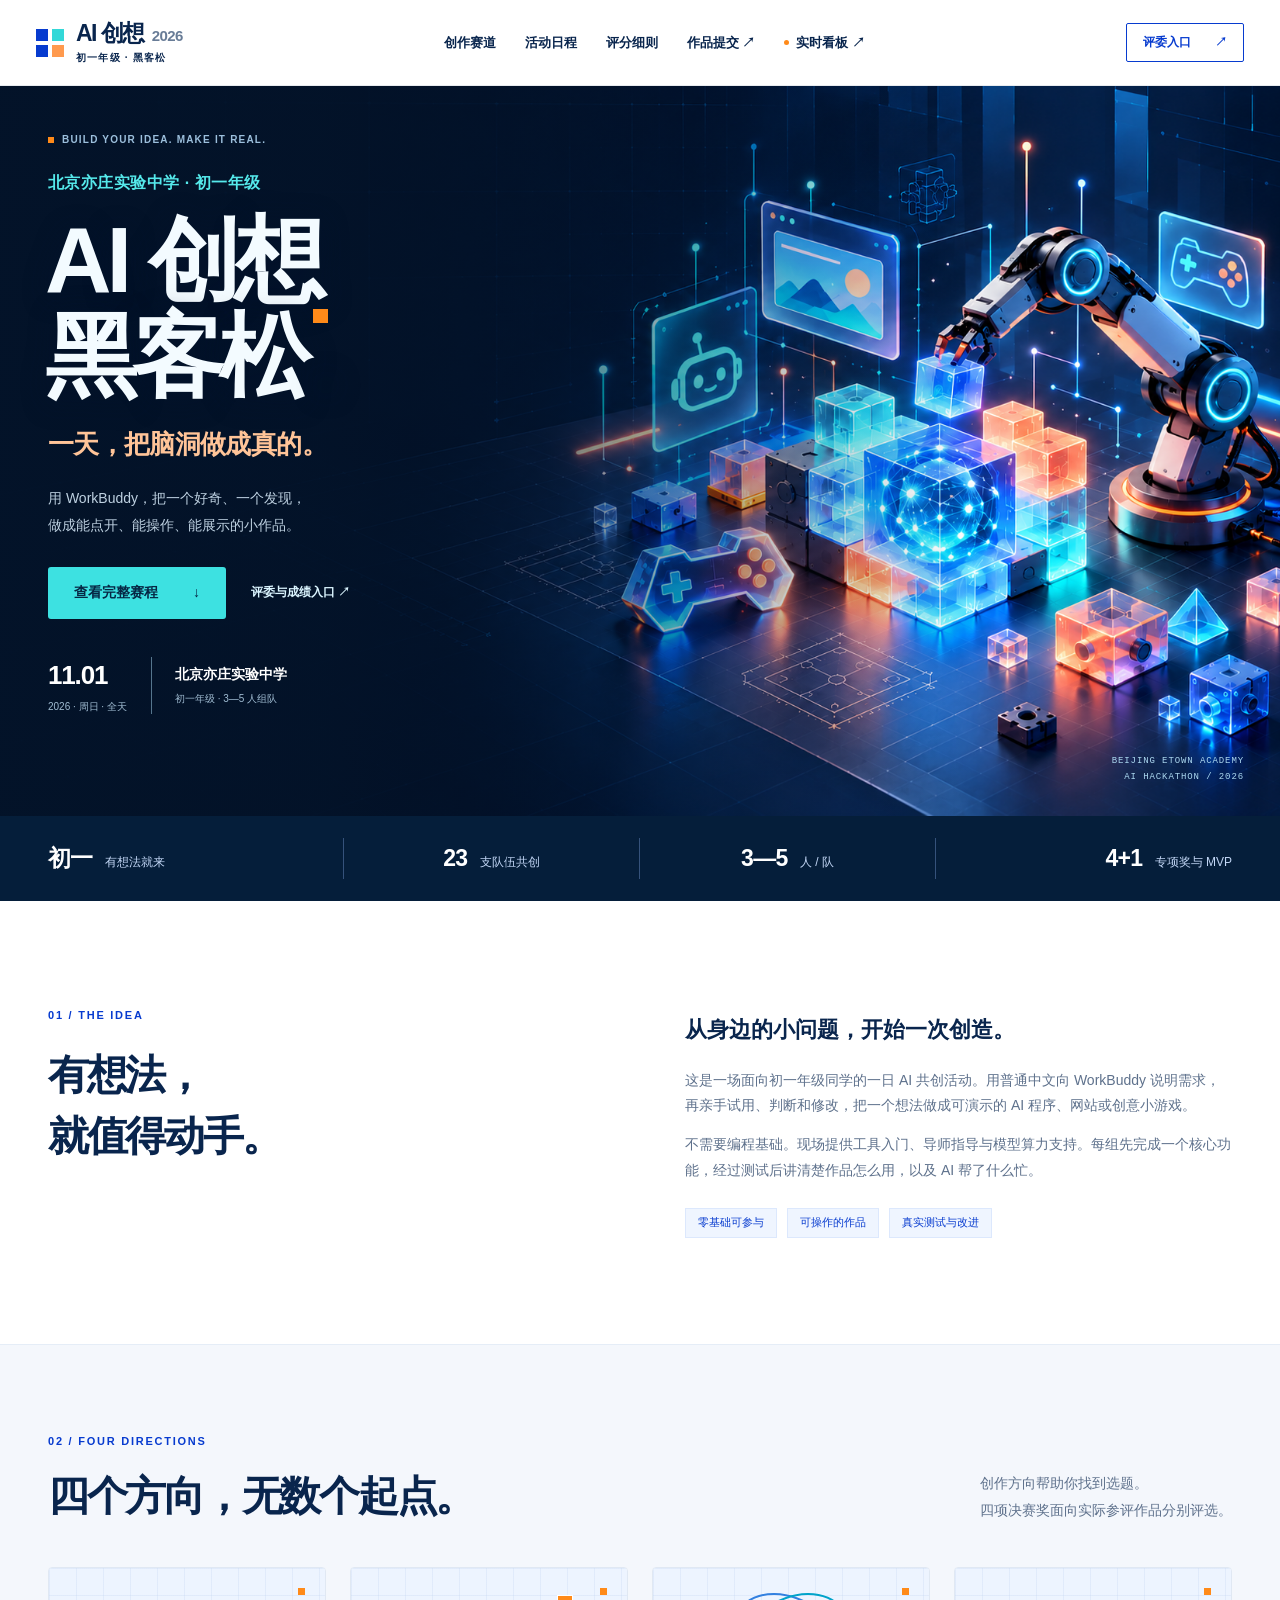
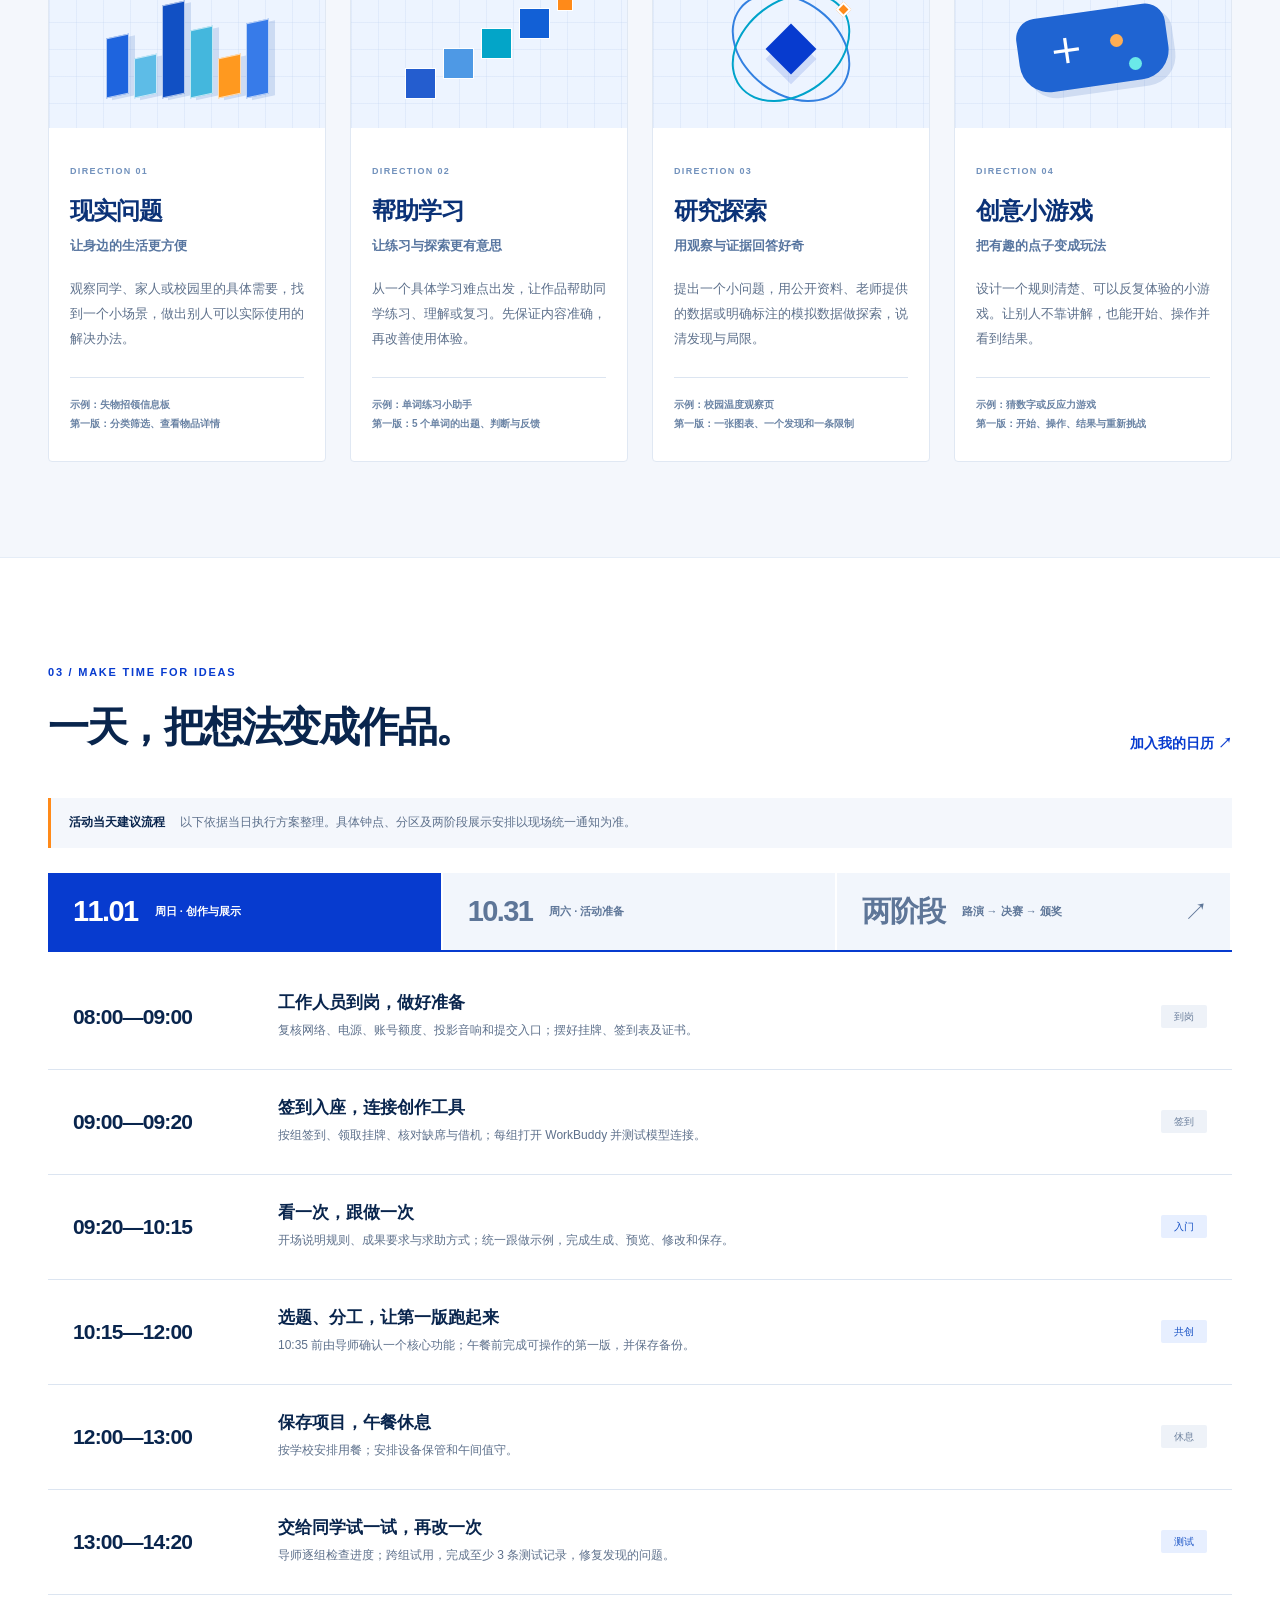
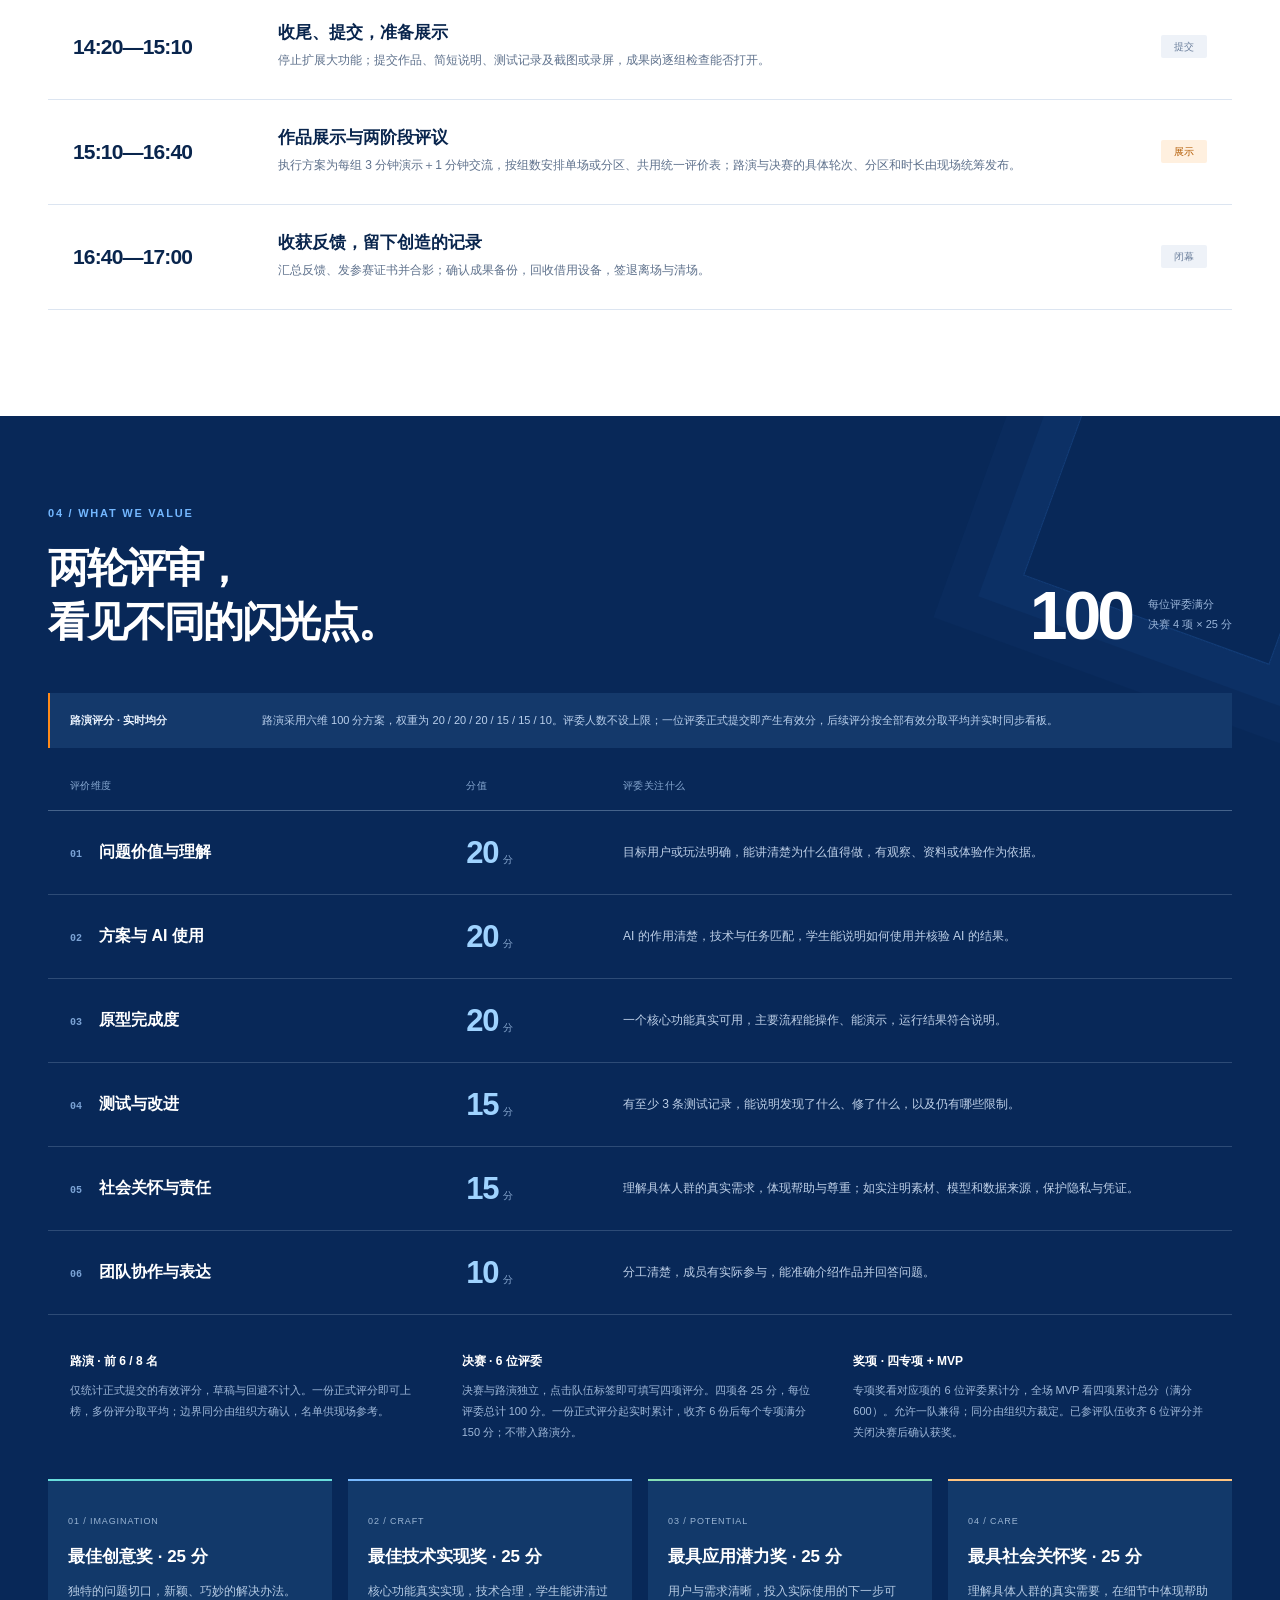
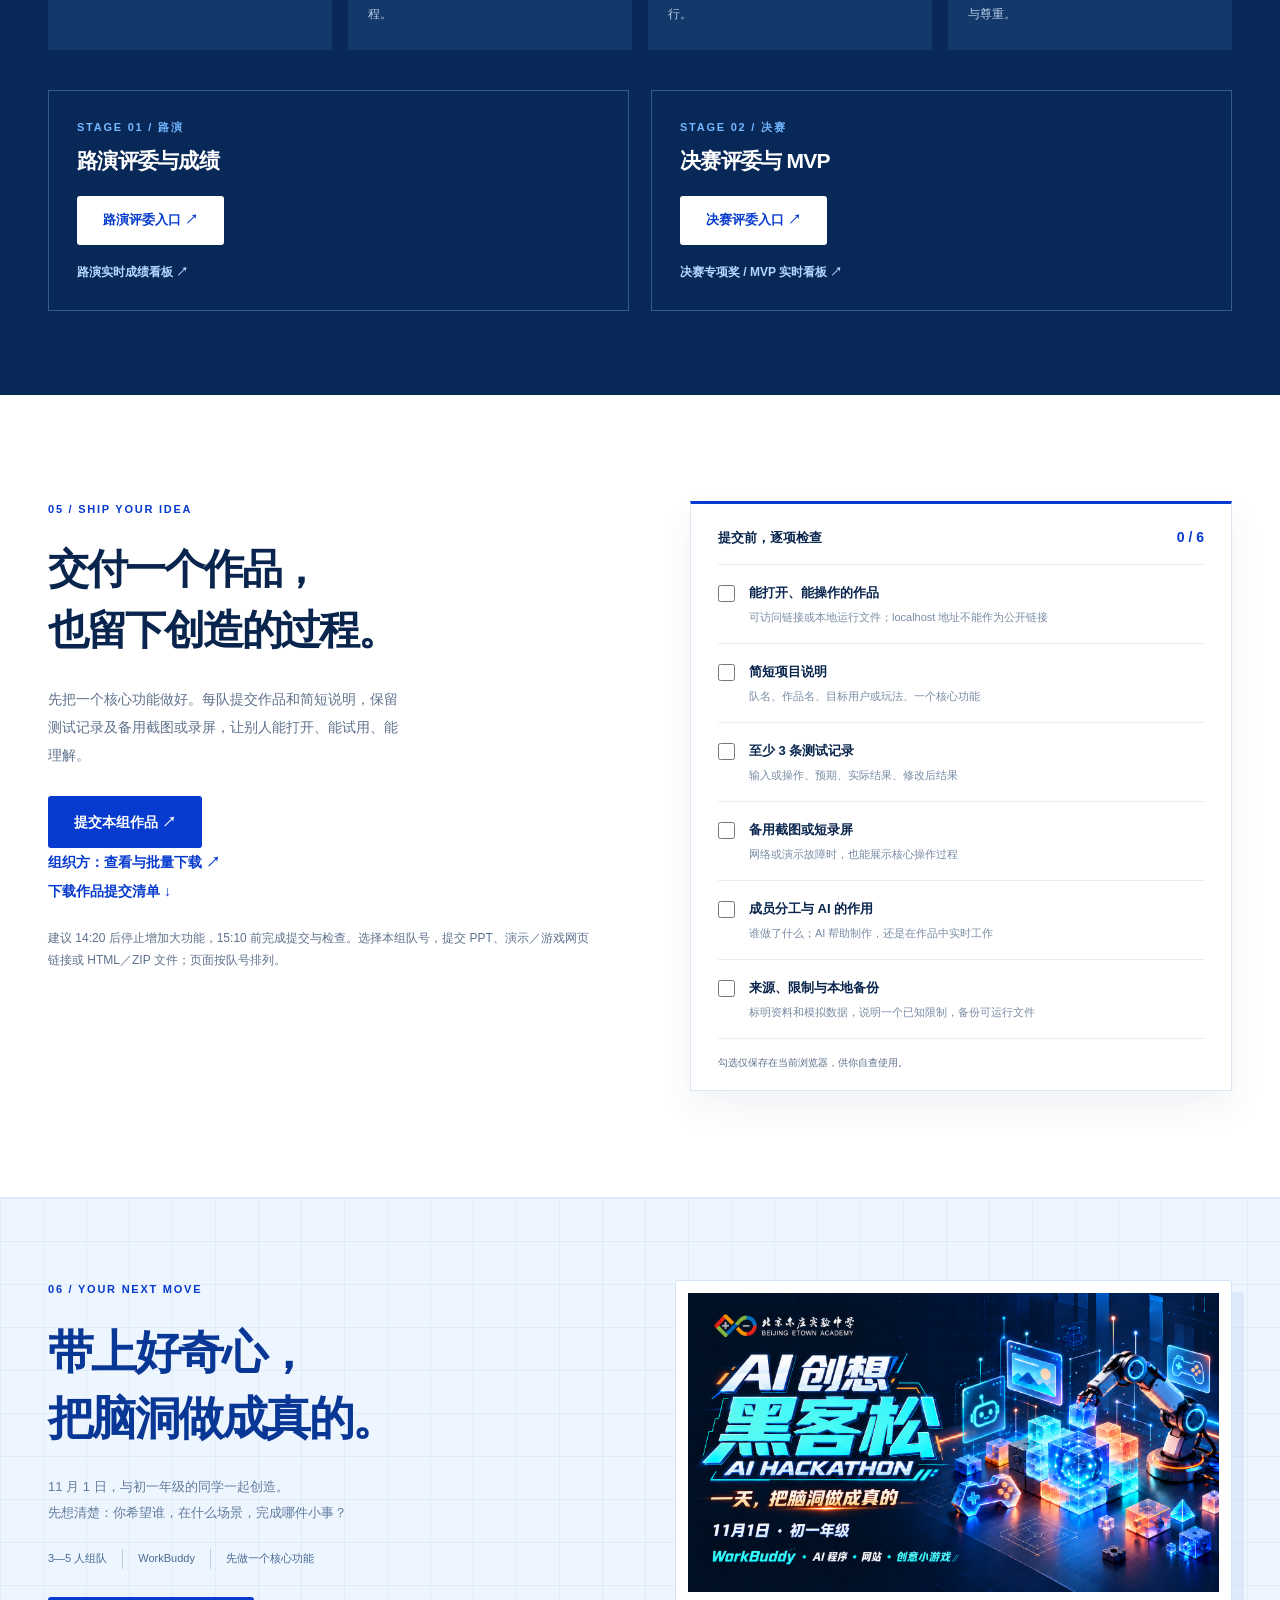
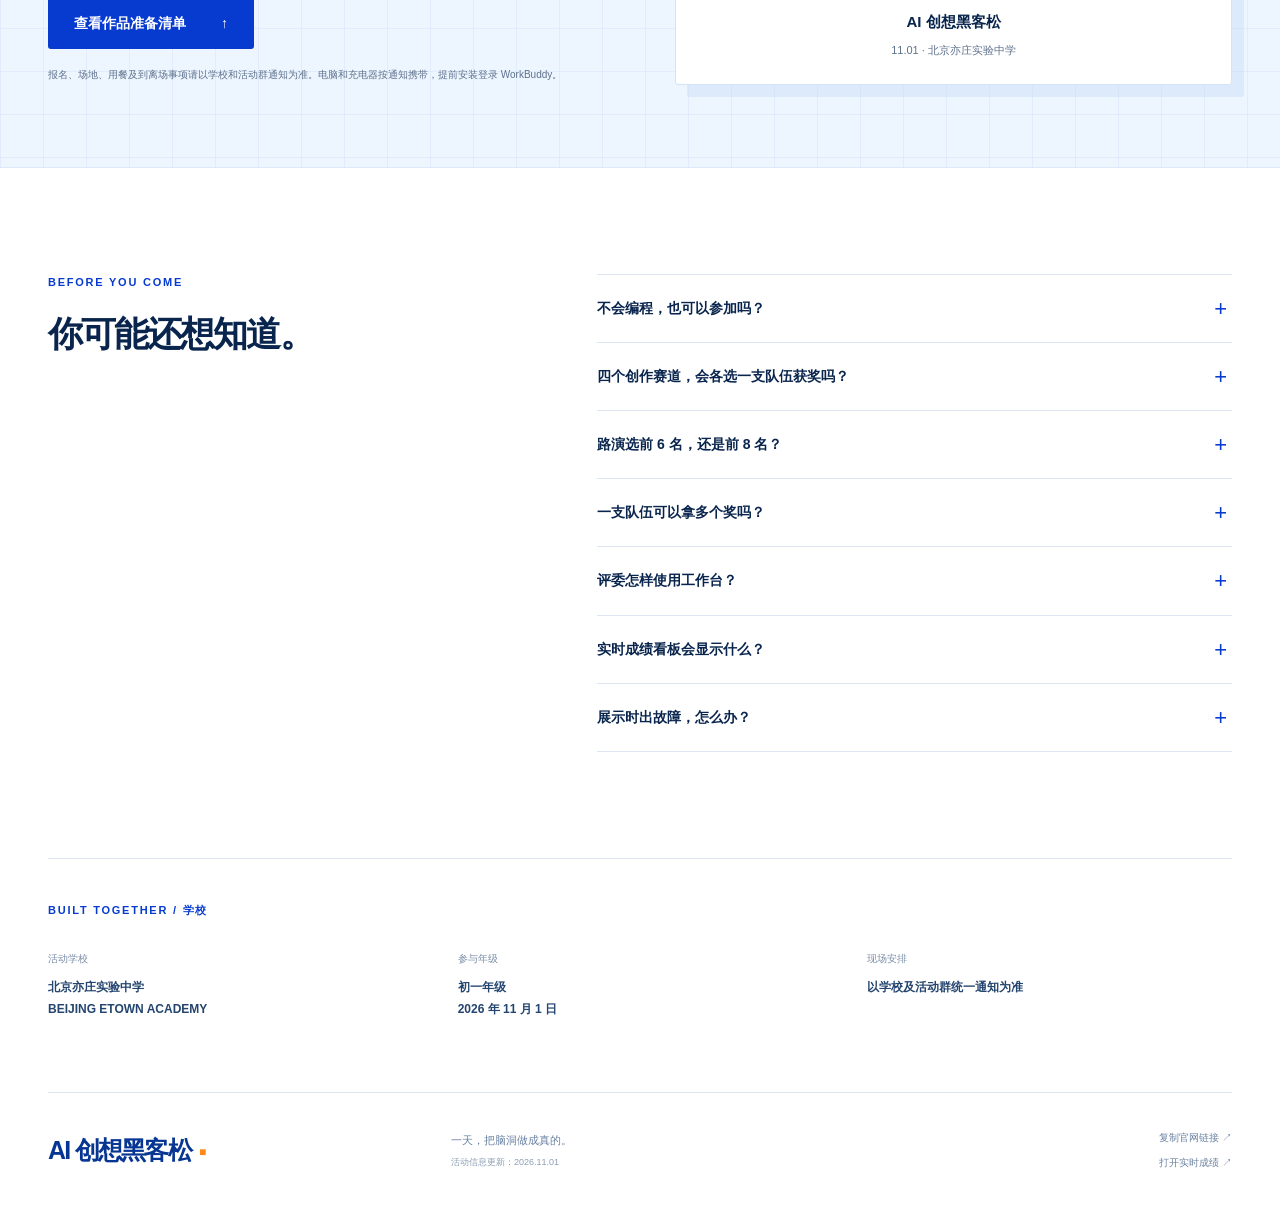
==== commit ff0dd8ca: "Rename roadshow responsibility criterion to social care" ====
--- a/index.html
+++ b/index.html
@@ -59,7 +59,7 @@
 <div class="score-row" role="row"><h3 role="cell"><span>02</span>方案与 AI 使用</h3><strong role="cell">20<small>分</small></strong><p role="cell">AI 的作用清楚，技术与任务匹配，学生能说明如何使用并核验 AI 的结果。</p></div>
 <div class="score-row" role="row"><h3 role="cell"><span>03</span>原型完成度</h3><strong role="cell">20<small>分</small></strong><p role="cell">一个核心功能真实可用，主要流程能操作、能演示，运行结果符合说明。</p></div>
 <div class="score-row" role="row"><h3 role="cell"><span>04</span>测试与改进</h3><strong role="cell">15<small>分</small></strong><p role="cell">有至少 3 条测试记录，能说明发现了什么、修了什么，以及仍有哪些限制。</p></div>
-<div class="score-row" role="row"><h3 role="cell"><span>05</span>开源与责任</h3><strong role="cell">15<small>分</small></strong><p role="cell">交付可理解的代码与运行说明，如实注明素材、模型和数据来源，保护隐私与凭证。现场要求由主办方统一说明。</p></div>
+<div class="score-row" role="row"><h3 role="cell"><span>05</span>社会关怀与责任</h3><strong role="cell">15<small>分</small></strong><p role="cell">理解具体人群的真实需求，体现帮助与尊重；如实注明素材、模型和数据来源，保护隐私与凭证。</p></div>
 <div class="score-row" role="row"><h3 role="cell"><span>06</span>团队协作与表达</h3><strong role="cell">10<small>分</small></strong><p role="cell">分工清楚，成员有实际参与，能准确介绍作品并回答问题。</p></div>
 </div>
 <div class="judging-notes"><p><strong>路演 · 前 6 / 8 名</strong>仅统计正式提交的有效评分，草稿与回避不计入。一份正式评分即可上榜，多份评分取平均；边界同分由组织方确认，名单供现场参考。</p><p><strong>决赛 · 6 位评委</strong>决赛与路演独立，点击队伍标签即可填写四项评分。四项各 25 分，每位评委总计 100 分。一份正式评分起实时累计，收齐 6 份后每个专项满分 150 分；不带入路演分。</p><p><strong>奖项 · 四专项 + MVP</strong>专项奖看对应项的 6 位评委累计分，全场 MVP 看四项累计总分（满分 600）。允许一队兼得；同分由组织方裁定。已参评队伍收齐 6 位评分并关闭决赛后确认获奖。</p></div>
